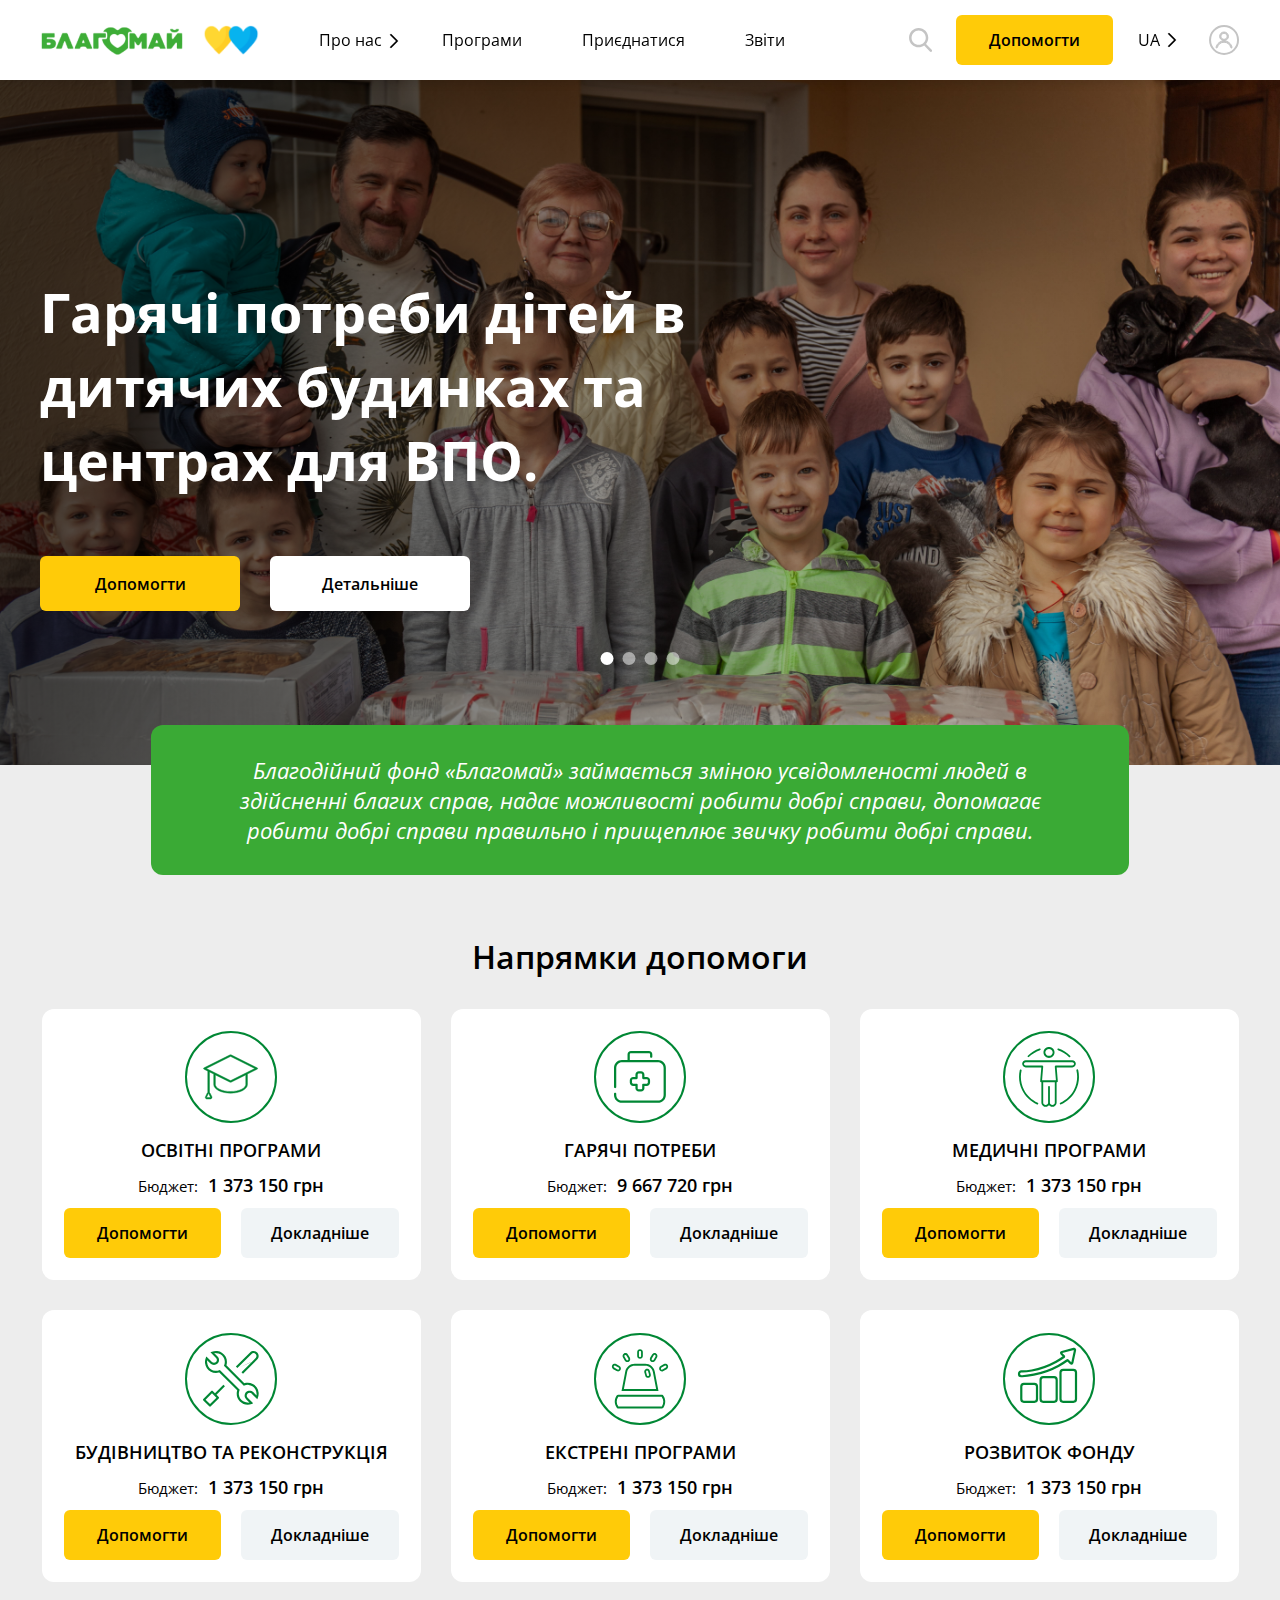
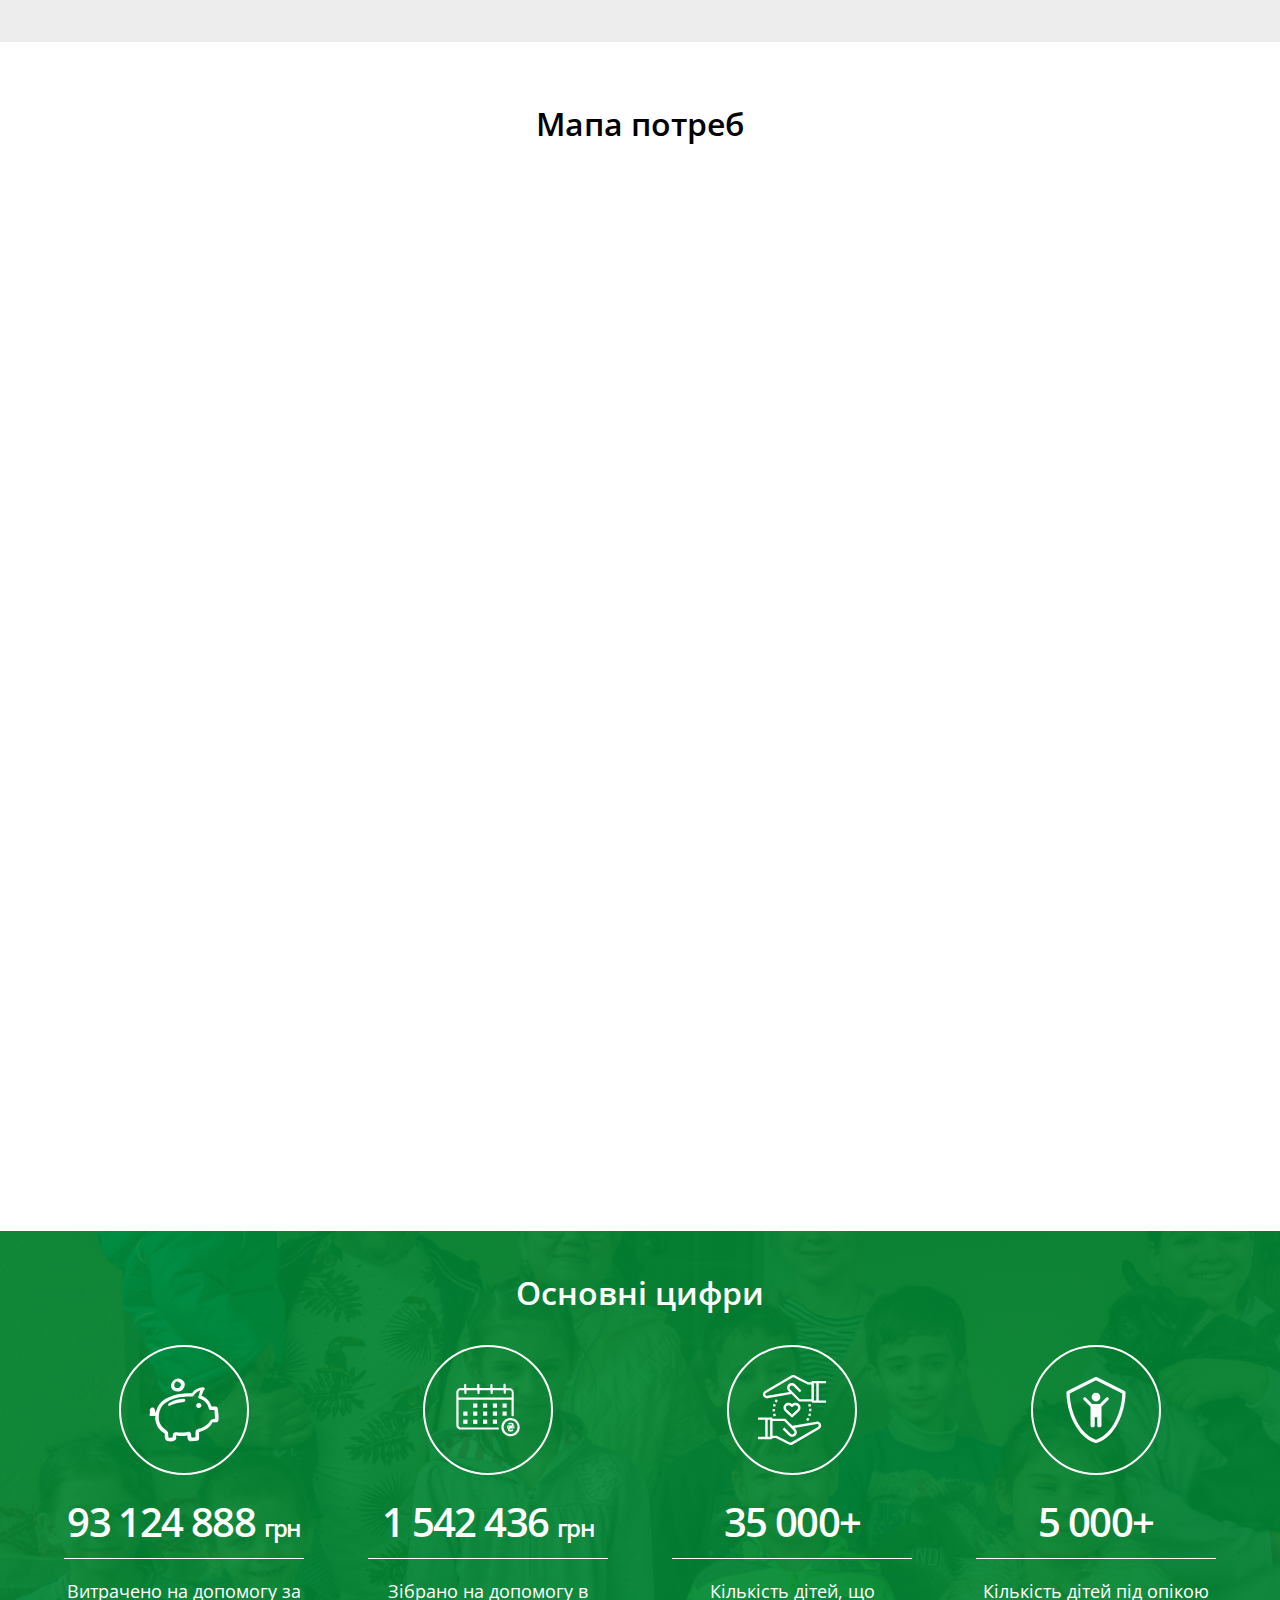
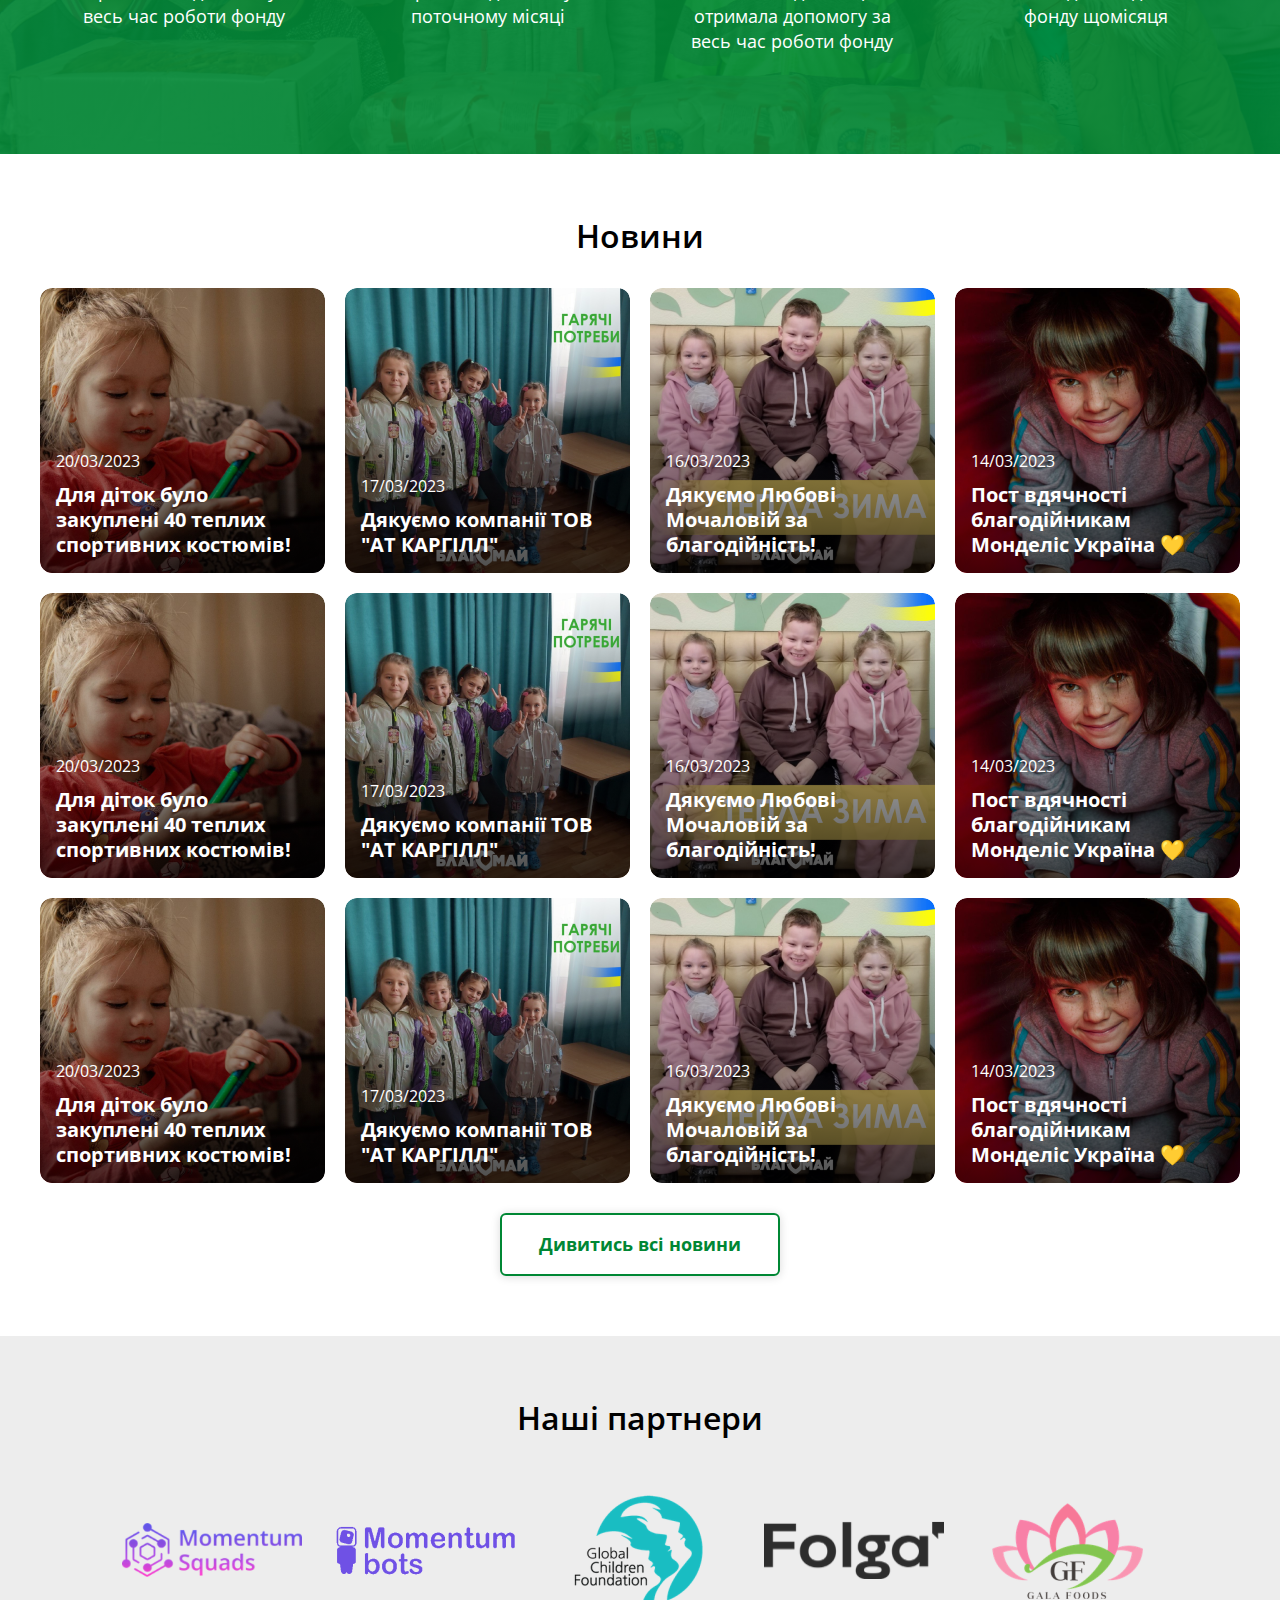
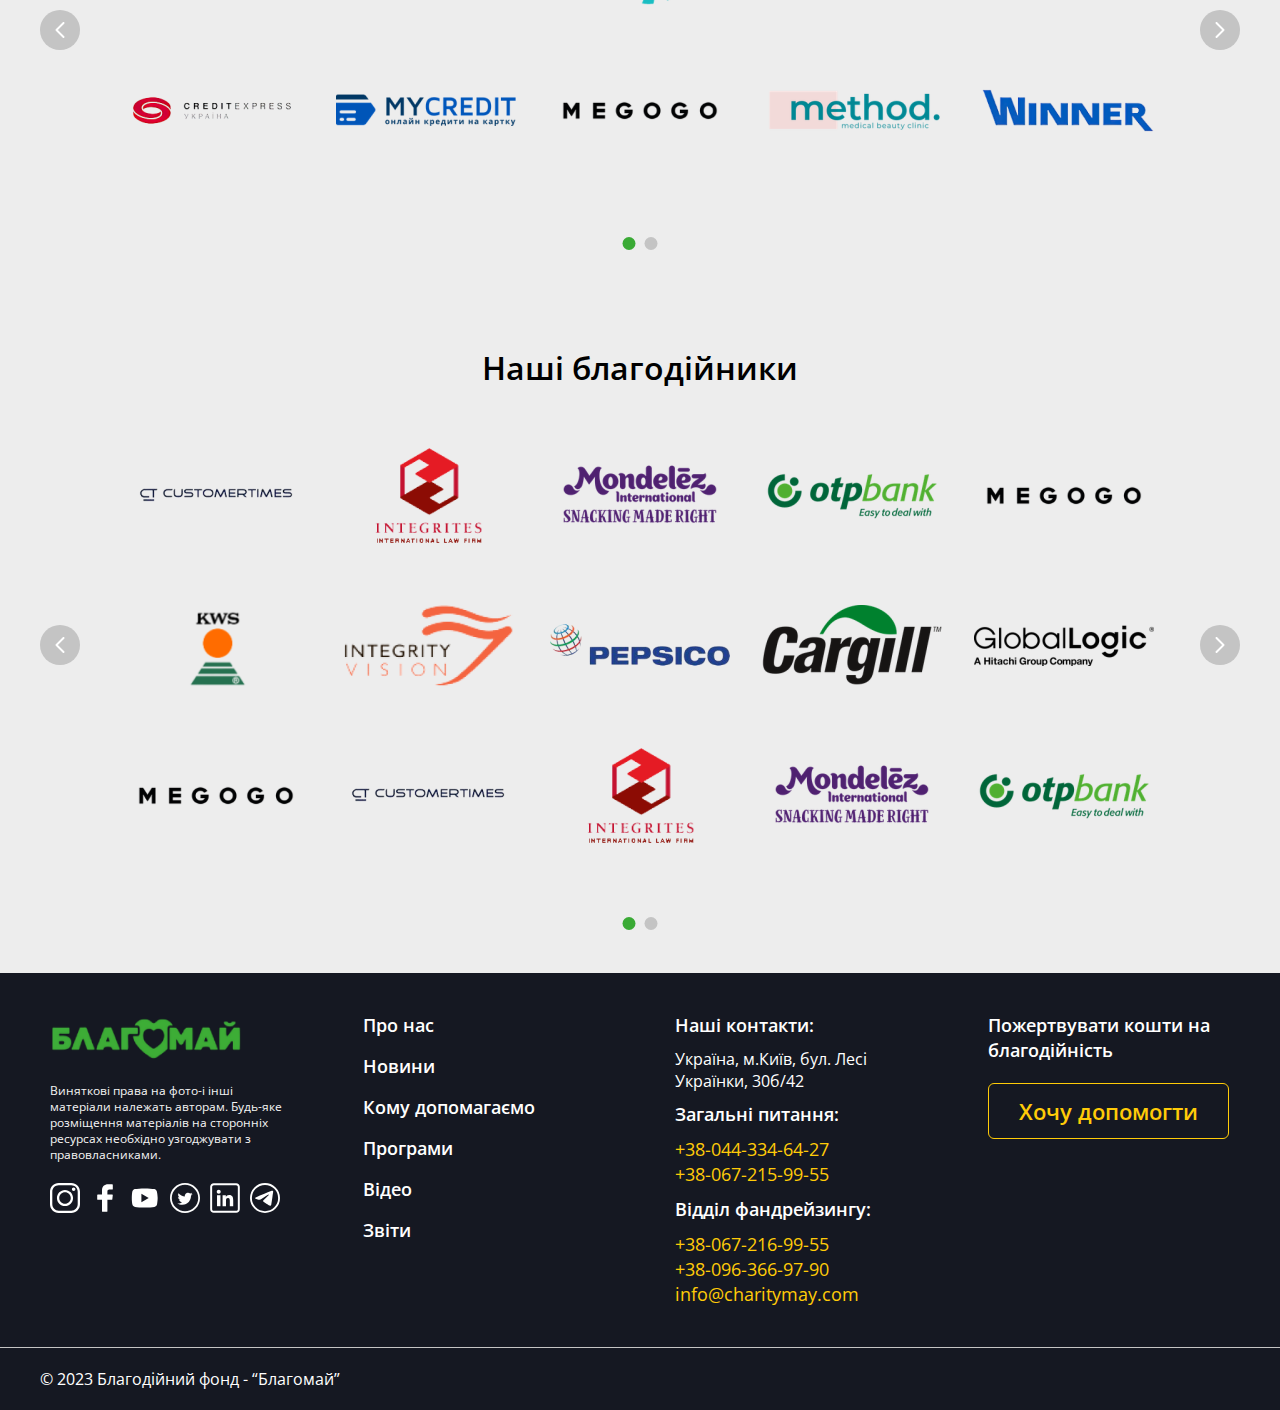
==== index.html @ b9de00e2 "burger menu" ====
<!DOCTYPE html>
<html lang="uk">

<head>
  <meta charset="UTF-8" />
  <meta http-equiv="X-UA-Compatible" content="IE=edge" />
  <meta name="viewport" content="width=device-width, initial-scale=1.0" />
  <link rel="stylesheet" href="css/reset.css" />
  <link rel="preconnect" href="https://fonts.googleapis.com" />
  <link rel="preconnect" href="https://fonts.gstatic.com" crossorigin />
  <link href="https://fonts.googleapis.com/css2?family=Open+Sans:ital,wght@0,400;0,600;0,700;1,400&display=swap"
    rel="stylesheet" />
  <link rel="stylesheet" href="css/slick.css">
  <link rel="stylesheet" href="css/style.css" />
  <title>Blagomay</title>
</head>

<body>
  <div class="wrapper">
    <header class="header">
      <div class="container">
        <div class="header__inner">
          <div class="header__logo">
            <a class="header__logo-link" href="index.html">
              <img src="img/logo.png" alt="logo" />
            </a>
            <img class="header__logo-img" src="img/logo-img.png" alt="logo" />
          </div>
          <nav class="menu">
            <ul class="menu__list">
              <li class="menu__list-item">
                <a class="menu__list-link has-sub" href="#">Про нас</a>
                <ul class="sub-menu__list">
                  <li class="sub-menu__list-item">
                    <a class="sub-menu__list-link" href="#">Команда</a>
                  </li>
                  <li class="sub-menu__list-item">
                    <a class="sub-menu__list-link" href="#">ЗМІ про нас</a>
                  </li>
                  <li class="sub-menu__list-item">
                    <a class="sub-menu__list-link" href="#">Відео</a>
                  </li>
                  <li class="sub-menu__list-item">
                    <a class="sub-menu__list-link" href="#">Документи</a>
                  </li>
                  <li class="sub-menu__list-item">
                    <a class="sub-menu__list-link" href="#">Кому допомагаємо</a>
                  </li>
                  <li class="sub-menu__list-item">
                    <a class="sub-menu__list-link" href="#">Новини</a>
                  </li>
                </ul>
              </li>
              <li class="menu__list-item">
                <a class="menu__list-link" href="templates/programsPage.html">Програми</a>
              </li>
              <li class="menu__list-item">
                <a class="menu__list-link" href="#">Приєднатися</a>
              </li>
              <li class="menu__list-item">
                <a class="menu__list-link" href="#">Звіти</a>
              </li>
            </ul>
          </nav>
          <div class="user-navigation">
            <button class="search__btn">
              <svg width="24" height="24" viewBox="0 0 24 24" fill="none" xmlns="http://www.w3.org/2000/svg">
                <path fill-rule="evenodd" clip-rule="evenodd"
                  d="M17.024 15.8895L22.6938 21.7881C22.8637 21.9657 22.9778 22.1892 23.0219 22.4309C23.066 22.6727 23.0382 22.9221 22.942 23.1482C22.8458 23.3743 22.6853 23.5672 22.4805 23.7031C22.2757 23.8389 22.0356 23.9116 21.7898 23.9123C21.4448 23.9123 21.1239 23.7743 20.8847 23.527L15.1724 17.5847C13.5603 18.7224 11.6345 19.3309 9.66135 19.3259C4.3573 19.3259 0.0422974 15.0109 0.0422974 9.70682C0.0422974 4.40277 4.3573 0.0877686 9.66135 0.0877686C14.9654 0.0877686 19.2804 4.40277 19.2804 9.70682C19.2813 11.9697 18.4821 14.1601 17.024 15.8907V15.8895ZM16.771 9.70682C16.7689 7.82188 16.0191 6.01476 14.6863 4.6819C13.3534 3.34905 11.5463 2.59932 9.66135 2.59719C7.77641 2.59932 5.96929 3.34905 4.63643 4.6819C3.30358 6.01476 2.55385 7.82188 2.55172 9.70682C2.55385 11.5918 3.30358 13.3989 4.63643 14.7317C5.96929 16.0646 7.77641 16.8143 9.66135 16.8165C11.5463 16.8143 13.3534 16.0646 14.6863 14.7317C16.0191 13.3989 16.7689 11.5918 16.771 9.70682Z"
                  fill="#C4C4C4" />
              </svg>
            </button>
            <a class="help__btn" href="#">Допомогти</a>
            <button class="select-language">
              UA
              <ul class="select-language__list">
                <li class="select-language__list-item">UA</li>
                <li class="select-language__list-item">EN</li>
              </ul>
            </button>
            <button class="burger-button">
              <svg width="28" height="22" viewBox="0 0 28 22" fill="none" xmlns="http://www.w3.org/2000/svg">
                <rect width="28" height="2" rx="1" fill="black" />
                <rect y="10" width="28" height="2" rx="1" fill="black" />
                <rect y="20" width="28" height="2" rx="1" fill="black" />
              </svg>
              <!-- <span class="burger-icon"></span> -->
            </button>
            <a class="user-login" href="#"><svg width="31" height="30" viewBox="0 0 31 30" fill="none"
                xmlns="http://www.w3.org/2000/svg">
                <path
                  d="M15.0428 15.6557C17.4844 15.6557 19.464 13.7179 19.464 11.3279C19.464 8.93784 17.4844 7 15.0428 7C12.6012 7 10.6216 8.93784 10.6216 11.3279C10.6242 13.7169 12.6023 15.6531 15.0422 15.6557H15.0428ZM15.0428 8.31148C16.7448 8.31148 18.1242 9.66177 18.1242 11.3279C18.1242 12.994 16.7448 14.3443 15.0428 14.3443C13.3407 14.3443 11.9613 12.994 11.9613 11.3279C11.9635 9.66282 13.3418 8.31357 15.0428 8.31148ZM23.0267 22.2047C22.1939 18.5829 18.9361 15.918 15.0422 15.918C11.1483 15.918 7.89057 18.583 7.06796 22.1512L7.05778 22.2047C7.04813 22.2467 7.04224 22.2949 7.04224 22.3443C7.04224 22.7062 7.34234 23 7.71212 23C8.03152 23 8.29893 22.7807 8.36592 22.488L8.367 22.4838C9.06421 19.4569 11.7877 17.2295 15.0428 17.2295C18.2979 17.2295 21.0208 19.4564 21.7094 22.4387L21.718 22.4833C21.7855 22.7802 22.0519 22.9995 22.3713 22.9995C22.4222 22.9995 22.4715 22.9937 22.5192 22.9832L22.5149 22.9843C22.8188 22.9187 23.0422 22.6574 23.0422 22.3448C23.0422 22.2949 23.0363 22.2467 23.0256 22.2L23.0267 22.2047Z"
                  fill="#CBCBCB" stroke="#C4C4C4" />
                <rect x="1.04224" y="1" width="28" height="28" rx="14" stroke="#C4C4C4" stroke-width="2" />
              </svg>
            </a>
          </div>
        </div>
      </div>
      <div class="header__bottom">
        <div class="container">
          <div class="form__wrapper">
            <form class="form">
              <input class="form__search-input" type="text" />
              <input class="form__search-btn" type="submit" value="" />
            </form>
            <button class="close-search">
              <svg width="12" height="12" viewBox="0 0 12 12" fill="none" xmlns="http://www.w3.org/2000/svg">
                <path
                  d="M0.172419 11.8276C-0.0574729 11.5977 -0.0574729 11.225 0.172419 10.9951L10.9951 0.172419C11.225 -0.0574727 11.5977 -0.0574725 11.8276 0.172419C12.0575 0.402311 12.0575 0.775039 11.8276 1.00493L1.00493 11.8276C0.775038 12.0575 0.402311 12.0575 0.172419 11.8276Z"
                  fill="white" />
                <path
                  d="M0.17242 0.172419C0.402311 -0.0574729 0.77504 -0.0574729 1.00493 0.172419L11.8276 10.9951C12.0575 11.225 12.0575 11.5977 11.8276 11.8276C11.5977 12.0575 11.225 12.0575 10.9951 11.8276L0.172419 1.00493C-0.0574722 0.775038 -0.057472 0.402311 0.17242 0.172419Z"
                  fill="white" />
              </svg>
            </button>
          </div>
        </div>
      </div>
      <div id="header__mobile" class="header__mobile">
        <div class="container">
          <div class="header__mobile-inner">
            <form class="header__mobile-form">
              <input class="header__mobile-input" type="text" />
              <input class="header__mobile-search-btn" type="submit" value="" />
            </form>
            <nav class="menu menu-mobile">
              <ul class="menu__list">
                <li class="menu__list-item">
                  <a class="menu__list-link has-sub" href="#">Про нас</a>
                  <ul class="sub-menu__list sub-menu__list-mobile">
                    <li class="sub-menu__list-item">
                      <a class="sub-menu__list-link" href="#">Команда</a>
                    </li>
                    <li class="sub-menu__list-item">
                      <a class="sub-menu__list-link" href="#">ЗМІ про нас</a>
                    </li>
                    <li class="sub-menu__list-item">
                      <a class="sub-menu__list-link" href="#">Відео</a>
                    </li>
                  </ul>
                </li>
                <li class="menu__list-item">
                  <a class="menu__list-link" href="#">Новини</a>
                </li>
                <li class="menu__list-item">
                  <a class="menu__list-link" href="#">Кому допомагаємо</a>
                </li>
                <li class="menu__list-item">
                  <a class="menu__list-link" href="templates/programsPage.html">Програми</a>
                </li>
                <li class="menu__list-item">
                  <a class="menu__list-link" href="#">Звіти</a>
                </li>
                <li class="menu__list-item">
                  <a class="menu__list-link" href="#">Кампанії</a>
                </li>
                <li class="menu__list-item">
                  <a class="menu__list-link" href="#">Вхід</a>
                </li>
                <a class="help__btn help__btn-mobile" href="#">Допомогти</a>
              </ul>
            </nav>
          </div>
        </div>
      </div>
    </header>
    <main class="main">
      <section class="hero">
        <div id="hero-slider" class="slider">
          <div class="slider__item">
            <div class="container">
              <div class="offer">
                <h1 class="offer__title">
                  Гарячі потреби дітей в дитячих будинках та центрах для ВПО.
                </h1>
                <div class="offer__btn">
                  <a class="help__btn" href="#">Допомогти</a>
                  <a class="more__btn" href="#">Детальніше</a>
                </div>
              </div>
            </div>
          </div>
          <div class="slider__item">
            <div class="container">
              <div class="offer">
                <h1 class="offer__title">
                  Гарячі потреби дітей в дитячих будинках та центрах для ВПО.
                </h1>
                <div class="offer__btn">
                  <a class="help__btn" href="#">Допомогти</a>
                  <a class="more__btn" href="#">Детальніше</a>
                </div>
              </div>
            </div>
          </div>
          <div class="slider__item">
            <div class="container">
              <div class="offer">
                <h1 class="offer__title">
                  Гарячі потреби дітей в дитячих будинках та центрах для ВПО.
                </h1>
                <div class="offer__btn">
                  <a class="help__btn" href="#">Допомогти</a>
                  <a class="more__btn" href="#">Детальніше</a>
                </div>
              </div>
            </div>
          </div>
          <div class="slider__item">
            <div class="container">
              <div class="offer">
                <h1 class="offer__title">
                  Гарячі потреби дітей в дитячих будинках та центрах для ВПО.
                </h1>
                <div class="offer__btn">
                  <a class="help__btn" href="#">Допомогти</a>
                  <a class="more__btn" href="#">Детальніше</a>
                </div>
              </div>
            </div>
          </div>
        </div>
        <div class="hero__text">
          <div class="container">
            <p>
              Благодійний фонд «Благомай» займається зміною усвідомленості
              людей в здійсненні благих справ, надає можливості робити добрі
              справи, допомагає робити добрі справи правильно і прищеплює
              звичку робити добрі справи.
            </p>
          </div>
        </div>
      </section>
      <section class="assist">
        <div class="container">
          <h2 class="assist__title">Напрямки допомоги</h2>
          <div class="assist__items">
            <div class="assist__item">
              <svg width="92" height="92" viewBox="0 0 92 92" fill="none" xmlns="http://www.w3.org/2000/svg">
                <path
                  d="M72.0255 36.7951L46.5075 24.0331C46.2121 23.9009 45.8921 23.8325 45.5685 23.8325C45.2448 23.8325 44.9248 23.9009 44.6295 24.0331L19.1175 36.7951C18.9586 36.8469 18.8201 36.9477 18.722 37.0829C18.6238 37.2182 18.5709 37.381 18.5709 37.5481C18.5709 37.7152 18.6238 37.8781 18.722 38.0133C18.8201 38.1486 18.9586 38.2493 19.1175 38.3011L22.9755 40.2271H22.7715V61.5511C22.4854 61.7147 22.2538 61.9589 22.1055 62.2531L20.4375 65.6251C20.3099 65.8819 20.25 66.1669 20.2633 66.4533C20.2765 66.7396 20.3626 67.0179 20.5134 67.2617C20.6641 67.5056 20.8746 67.7069 21.1248 67.8468C21.375 67.9867 21.6568 68.0604 21.9435 68.0611H25.3215C25.6095 68.062 25.8929 67.989 26.1447 67.8493C26.3965 67.7095 26.6083 67.5076 26.7599 67.2627C26.9115 67.0178 26.9979 66.7382 27.0108 66.4505C27.0236 66.1628 26.9626 65.8766 26.8335 65.6191L25.1715 62.2531C25.0231 61.9589 24.7915 61.7147 24.5055 61.5511V40.9771L28.7055 43.0891V53.5171C28.7055 55.8811 30.5055 58.0771 33.7575 59.7031C36.9255 61.2871 41.1255 62.1571 45.5835 62.1571C50.0415 62.1571 54.2415 61.2871 57.4095 59.7031C60.6675 58.0771 62.4615 55.8751 62.4615 53.5171V43.0891L72.0615 38.2891C72.2204 38.2373 72.3588 38.1366 72.457 38.0013C72.5551 37.8661 72.608 37.7032 72.608 37.5361C72.608 37.369 72.5551 37.2062 72.457 37.0709C72.3588 36.9357 72.2204 36.8349 72.0615 36.7831L72.0255 36.7951ZM25.5 66.5H21.5L23.6295 62.2L25.5 66.5ZM60.7575 53.5171C60.7575 55.2091 59.2935 56.8711 56.6415 58.1971C53.7075 59.6611 49.7715 60.4771 45.5715 60.4771C41.3715 60.4771 37.4355 59.6611 34.5015 58.1971C31.8495 56.8711 30.3855 55.1971 30.3855 53.5171V43.9171L44.6295 51.0571C44.9248 51.1894 45.2448 51.2577 45.5685 51.2577C45.8921 51.2577 46.2121 51.1894 46.5075 51.0571L60.7575 43.9291V53.5171ZM45.7575 49.5391C45.6939 49.5494 45.629 49.5494 45.5655 49.5391C45.5038 49.5477 45.4412 49.5477 45.3795 49.5391L21.3795 37.5391L45.3795 25.5391C45.443 25.5288 45.5079 25.5288 45.5715 25.5391C45.6332 25.5305 45.6958 25.5305 45.7575 25.5391L69.7575 37.5391L45.7575 49.5391Z"
                  fill="#008734" stroke="#008734" stroke-width="0.4" />
                <rect x="1" y="1" width="90" height="90" rx="45" stroke="#008734" stroke-width="2" />
              </svg>
              <h6 class="assist__item-title">ОСВІТНІ ПРОГРАМИ</h6>
              <p class="assist__item-text">
                Бюджет:<span>1 373 150 грн</span>
              </p>
              <div class="assist__item-buttons">
                <a class="help__btn" href="#">Допомогти</a>
                <a class="details__btn" href="#">Докладніше</a>
              </div>
            </div>
            <div class="assist__item">
              <svg width="92" height="92" viewBox="0 0 92 92" fill="none" xmlns="http://www.w3.org/2000/svg">
                <path
                  d="M35.7835 29.0191H63.9683C66.0606 29.0215 68.0665 29.8537 69.546 31.3331C71.0255 32.8126 71.8577 34.8186 71.86 36.9109V63.9683C71.8577 66.0606 71.0255 68.0665 69.546 69.546C68.0665 71.0255 66.0606 71.8577 63.9683 71.86H27.8917C25.7994 71.8577 23.7935 71.0255 22.314 69.546C20.8345 68.0665 20.0023 66.0606 20 63.9683V62.8877C20 62.5887 20.1188 62.3019 20.3302 62.0905C20.5416 61.879 20.8284 61.7603 21.1274 61.7603C21.4264 61.7603 21.7132 61.879 21.9246 62.0905C22.136 62.3019 22.2548 62.5887 22.2548 62.8877V63.9683C22.2565 65.4627 22.851 66.8955 23.9078 67.9522C24.9645 69.009 26.3973 69.6035 27.8917 69.6052H63.9683C65.4627 69.6035 66.8955 69.009 67.9522 67.9522C69.009 66.8955 69.6035 65.4627 69.6052 63.9683V36.9109C69.6035 35.4164 69.009 33.9836 67.9522 32.9269C66.8955 31.8701 65.4627 31.2757 63.9683 31.2739H27.8917C26.3973 31.2757 24.9645 31.8701 23.9078 32.9269C22.851 33.9836 22.2565 35.4164 22.2548 36.9109V56.0765C22.2548 56.3755 22.136 56.6623 21.9246 56.8737C21.7132 57.0851 21.4264 57.2039 21.1274 57.2039C20.8284 57.2039 20.5416 57.0851 20.3302 56.8737C20.1188 56.6623 20 56.3755 20 56.0765V36.9109C20.0023 34.8186 20.8345 32.8126 22.314 31.3331C23.7935 29.8537 25.7994 29.0215 27.8917 29.0191H33.5287V23.3822C33.5297 22.4855 33.8863 21.6258 34.5204 20.9917C35.1545 20.3576 36.0142 20.001 36.9109 20H54.9491C55.8458 20.001 56.7055 20.3576 57.3396 20.9917C57.9737 21.6258 58.3303 22.4855 58.3313 23.3822V25.637C58.3313 25.936 58.2125 26.2227 58.0011 26.4341C57.7897 26.6456 57.5029 26.7643 57.2039 26.7643C56.9049 26.7643 56.6182 26.6456 56.4067 26.4341C56.1953 26.2227 56.0765 25.936 56.0765 25.637V23.3822C56.0761 23.0833 55.9572 22.7968 55.7459 22.5854C55.5345 22.3741 55.248 22.2552 54.9491 22.2548H36.9109C36.612 22.2552 36.3255 22.3741 36.1141 22.5854C35.9028 22.7968 35.7839 23.0833 35.7835 23.3822V29.0191Z"
                  fill="#008734" />
                <path fill-rule="evenodd" clip-rule="evenodd"
                  d="M44.8026 40.2931H47.0573C47.9541 40.2941 48.8138 40.6508 49.4478 41.2848C50.0819 41.9189 50.4385 42.7786 50.4395 43.6753V45.9301H52.6943C53.591 45.9311 54.4507 46.2877 55.0848 46.9218C55.7188 47.5559 56.0755 48.4156 56.0765 49.3123V51.567C56.0755 52.4637 55.7188 53.3235 55.0848 53.9575C54.4507 54.5916 53.591 54.9482 52.6943 54.9492H50.4395V57.204C50.4385 58.1007 50.0819 58.9604 49.4478 59.5945C48.8138 60.2285 47.9541 60.5852 47.0573 60.5862H44.8026C43.9059 60.5852 43.0462 60.2285 42.4121 59.5945C41.778 58.9604 41.4214 58.1007 41.4204 57.204V54.9492H39.1656C38.2689 54.9482 37.4092 54.5916 36.7751 53.9575C36.1411 53.3235 35.7844 52.4637 35.7834 51.567V49.3123C35.7844 48.4156 36.1411 47.5559 36.7751 46.9218C37.4092 46.2877 38.2689 45.9311 39.1656 45.9301H41.4204V43.6753C41.4214 42.7786 41.778 41.9189 42.4121 41.2848C43.0462 40.6508 43.9059 40.2941 44.8026 40.2931ZM53.4911 48.5155C53.2797 48.3042 52.9932 48.1853 52.6943 48.1849H49.3121C49.0131 48.1849 48.7264 48.0661 48.5149 47.8547C48.3035 47.6432 48.1847 47.3565 48.1847 47.0575V43.6753C48.1844 43.3764 48.0655 43.0899 47.8541 42.8785C47.6428 42.6672 47.3562 42.5483 47.0573 42.5479H44.8026C44.5037 42.5483 44.2172 42.6672 44.0058 42.8785C43.7945 43.0899 43.6756 43.3764 43.6752 43.6753V47.0575C43.6752 47.3565 43.5564 47.6432 43.345 47.8547C43.1335 48.0661 42.8468 48.1849 42.5478 48.1849H39.1656C38.8667 48.1853 38.5802 48.3042 38.3689 48.5155C38.1575 48.7268 38.0386 49.0134 38.0382 49.3123V51.567C38.0386 51.8659 38.1575 52.1525 38.3689 52.3638C38.5802 52.5751 38.8667 52.694 39.1656 52.6944H42.5478C42.8468 52.6944 43.1335 52.8132 43.345 53.0246C43.5564 53.2361 43.6752 53.5228 43.6752 53.8218V57.204C43.6756 57.5029 43.7945 57.7894 44.0058 58.0008C44.2172 58.2121 44.5037 58.331 44.8026 58.3314H47.0573C47.3562 58.331 47.6428 58.2121 47.8541 58.0008C48.0655 57.7894 48.1844 57.5029 48.1847 57.204V53.8218C48.1847 53.5228 48.3035 53.2361 48.5149 53.0246C48.7264 52.8132 49.0131 52.6944 49.3121 52.6944H52.6943C52.9932 52.694 53.2797 52.5751 53.4911 52.3638C53.7024 52.1525 53.8213 51.8659 53.8217 51.567V49.3123C53.8213 49.0134 53.7024 48.7268 53.4911 48.5155Z"
                  fill="#008734" />
                <rect x="1" y="1" width="90" height="90" rx="45" stroke="#008734" stroke-width="2" />
              </svg>

              <h6 class="assist__item-title">ГАРЯЧІ ПОТРЕБИ</h6>
              <p class="assist__item-text">
                Бюджет:<span>9 667 720 грн</span>
              </p>
              <div class="assist__item-buttons">
                <a class="help__btn" href="#">Допомогти</a>
                <a class="details__btn" href="#">Докладніше</a>
              </div>
            </div>
            <div class="assist__item">
              <svg width="92" height="92" viewBox="0 0 92 92" fill="none" xmlns="http://www.w3.org/2000/svg">
                <g clip-path="url(#clip0_104_50171)">
                  <path
                    d="M35.2147 72.9402C35.1185 73.161 34.9385 73.3345 34.7144 73.4227C34.4902 73.5109 34.2403 73.5064 34.0194 73.4103C27.5944 70.5857 22.3585 65.6046 19.217 59.3285C16.0755 53.0524 15.2261 45.8757 16.8154 39.0396C16.8795 38.8148 17.0277 38.6234 17.2293 38.5051C17.4309 38.3868 17.6703 38.3508 17.8978 38.4045C18.1253 38.4582 18.3233 38.5975 18.4507 38.7935C18.5781 38.9894 18.625 39.2269 18.5818 39.4566C17.0901 45.8786 17.8889 52.62 20.8401 58.5156C23.7913 64.4112 28.7095 69.0905 34.7445 71.7449C34.9649 71.8416 35.138 72.0216 35.2261 72.2456C35.3141 72.4695 35.31 72.7192 35.2147 72.9402ZM25.4958 26.221C28.8678 23.2117 32.7609 20.8434 36.9837 19.2326C37.0967 19.1939 37.201 19.1333 37.2906 19.0543C37.3802 18.9752 37.4533 18.8794 37.5059 18.7721C37.5584 18.6648 37.5893 18.5482 37.5968 18.429C37.6042 18.3097 37.5882 18.1902 37.5494 18.0772C37.5107 17.9642 37.4501 17.8599 37.3711 17.7703C37.2921 17.6807 37.1962 17.6075 37.0889 17.555C36.9816 17.5025 36.865 17.4716 36.7458 17.4641C36.6266 17.4566 36.507 17.4727 36.394 17.5114C32.0521 18.9925 28.1057 21.4454 24.8556 24.683C24.7354 24.8114 24.6548 24.9718 24.6235 25.1449C24.5921 25.3179 24.6114 25.4964 24.679 25.6588C24.7466 25.8211 24.8596 25.9606 25.0045 26.0603C25.1494 26.16 25.32 26.2158 25.4958 26.221ZM75.1925 39.0396C75.1372 38.805 74.991 38.602 74.786 38.4752C74.5811 38.3484 74.3341 38.3083 74.0995 38.3636C73.8649 38.4189 73.6619 38.5651 73.5352 38.7701C73.4084 38.9751 73.3682 39.222 73.4235 39.4566C74.9152 45.8786 74.1164 52.62 71.1652 58.5156C68.214 64.4112 63.2959 69.0905 57.2608 71.7449C57.075 71.8325 56.9242 71.9802 56.8326 72.1641C56.741 72.3479 56.7141 72.5573 56.7562 72.7584C56.7982 72.9594 56.9068 73.1405 57.0644 73.2723C57.222 73.404 57.4194 73.4789 57.6247 73.4847C64.1539 70.7487 69.5018 65.7866 72.7183 59.4802C75.9347 53.1738 76.8114 45.9313 75.1925 39.0396ZM55.0296 19.2326C59.1075 20.6206 62.8148 22.9208 65.8694 25.958C65.954 26.0422 66.0544 26.109 66.1647 26.1544C66.2751 26.1999 66.3934 26.2232 66.5128 26.2229C66.6321 26.2227 66.7503 26.1989 66.8605 26.153C66.9707 26.1071 67.0708 26.0399 67.155 25.9553C67.2392 25.8708 67.306 25.7704 67.3514 25.66C67.3969 25.5496 67.4202 25.4314 67.4199 25.312C67.4197 25.1926 67.3959 25.0745 67.35 24.9643C67.3041 24.8541 67.2369 24.754 67.1523 24.6698C63.9 21.4368 59.9528 18.9885 55.6113 17.5114C55.4983 17.4732 55.3789 17.4577 55.2598 17.4656C55.1408 17.4736 55.0245 17.5049 54.9176 17.5578C54.7017 17.6647 54.537 17.8529 54.4599 18.0812C54.3827 18.3094 54.3994 18.5589 54.5063 18.7749C54.6131 18.9908 54.8014 19.1555 55.0296 19.2326ZM40.4792 21.4611C40.4792 19.9966 41.061 18.592 42.0966 17.5564C43.1322 16.5208 44.5368 15.939 46.0013 15.939C47.4659 15.939 48.8705 16.5208 49.9061 17.5564C50.9417 18.592 51.5235 19.9966 51.5235 21.4611C51.5235 22.9257 50.9417 24.3303 49.9061 25.3659C48.8705 26.4015 47.4659 26.9833 46.0013 26.9833C44.5368 26.9833 43.1322 26.4015 42.0966 25.3659C41.061 24.3303 40.4792 22.9257 40.4792 21.4611ZM42.2987 21.4611C42.3809 22.3867 42.8068 23.2479 43.4923 23.8752C44.1779 24.5025 45.0734 24.8504 46.0027 24.8504C46.9319 24.8504 47.8275 24.5025 48.513 23.8752C49.1986 23.2479 49.6244 22.3867 49.7067 21.4611C49.628 20.5326 49.2035 19.6674 48.5173 19.0369C47.8311 18.4064 46.9332 18.0565 46.0013 18.0565C45.0695 18.0565 44.1715 18.4064 43.4853 19.0369C42.7991 19.6674 42.3747 20.5326 42.296 21.4611H42.2987ZM53.6936 36.4126L54.8224 50.2061C54.827 50.3567 54.7968 50.5064 54.7341 50.6434C54.6715 50.7804 54.5781 50.9012 54.4611 50.9963C54.3442 51.0913 54.207 51.1582 54.06 51.1916C53.9131 51.225 53.7604 51.2241 53.6139 51.1889V71.6758C53.5938 72.5527 53.3052 73.4023 52.787 74.11C52.2689 74.8177 51.5461 75.3494 50.7163 75.6334C49.8865 75.9175 48.9895 75.9401 48.1464 75.6984C47.3033 75.4567 46.5546 74.9621 46.0013 74.2815C45.4486 74.9626 44.7 75.4576 43.8569 75.6996C43.0138 75.9416 42.1167 75.919 41.2869 75.6349C40.457 75.3507 39.7344 74.8187 39.2166 74.1107C38.6988 73.4027 38.4107 72.5528 38.3914 71.6758V51.1889C38.2449 51.2241 38.0922 51.225 37.9453 51.1916C37.7984 51.1582 37.6611 51.0913 37.5442 50.9963C37.4273 50.9012 37.3339 50.7804 37.2712 50.6434C37.2085 50.5064 37.1783 50.3567 37.1829 50.2061L38.3118 36.4126H22.7227C21.783 36.4126 20.8817 36.0393 20.2172 35.3748C19.5527 34.7103 19.1794 33.8091 19.1794 32.8693C19.1794 31.9296 19.5527 31.0283 20.2172 30.3638C20.8817 29.6993 21.783 29.326 22.7227 29.326H69.2826C70.2223 29.326 71.1236 29.6993 71.7881 30.3638C72.4526 31.0283 72.8259 31.9296 72.8259 32.8693C72.8259 33.8091 72.4526 34.7103 71.7881 35.3748C71.1236 36.0393 70.2223 36.4126 69.2826 36.4126H53.6936ZM51.7971 51.1889H40.2083V71.6758C40.2292 72.3096 40.4956 72.9105 40.9514 73.3514C41.4071 73.7924 42.0164 74.0389 42.6506 74.0389C43.2847 74.0389 43.8941 73.7924 44.3498 73.3514C44.8056 72.9105 45.072 72.3096 45.0929 71.6758V55.9062C45.1055 55.6734 45.2068 55.4543 45.3761 55.294C45.5453 55.1337 45.7696 55.0443 46.0027 55.0443C46.2358 55.0443 46.46 55.1337 46.6293 55.294C46.7985 55.4543 46.8998 55.6734 46.9124 55.9062V71.6758C46.9333 72.3096 47.1998 72.9105 47.6555 73.3514C48.1113 73.7924 48.7206 74.0389 49.3547 74.0389C49.9889 74.0389 50.5982 73.7924 51.054 73.3514C51.5097 72.9105 51.7762 72.3096 51.7971 71.6758V51.1889ZM69.2826 34.5932C69.7405 34.5932 70.1796 34.4113 70.5034 34.0875C70.8272 33.7637 71.0091 33.3246 71.0091 32.8667C71.0091 32.4088 70.8272 31.9696 70.5034 31.6458C70.1796 31.3221 69.7405 31.1402 69.2826 31.1402H22.7227C22.2649 31.1402 21.8257 31.3221 21.5019 31.6458C21.1781 31.9696 20.9962 32.4088 20.9962 32.8667C20.9962 33.3246 21.1781 33.7637 21.5019 34.0875C21.8257 34.4113 22.2649 34.5932 22.7227 34.5932H39.2998C39.4254 34.5939 39.5496 34.6205 39.6644 34.6713C39.7793 34.7221 39.8824 34.7961 39.9674 34.8886C40.0524 34.981 40.1174 35.09 40.1584 35.2088C40.1994 35.3275 40.2155 35.4534 40.2056 35.5786L39.0741 49.3694H52.9206L51.7918 35.5786C51.7822 35.4526 51.7989 35.326 51.8407 35.2067C51.8824 35.0874 51.9484 34.9781 52.0345 34.8855C52.1205 34.793 52.2248 34.7192 52.3407 34.6689C52.4567 34.6186 52.5818 34.5928 52.7081 34.5932H69.2826Z"
                    fill="#008734" />
                </g>
                <rect x="1" y="1" width="90" height="89.8805" rx="44.9402" stroke="#008734" stroke-width="2" />
                <defs>
                  <clipPath id="clip0_104_50171">
                    <rect width="60" height="59.8805" fill="white" transform="translate(16 16)" />
                  </clipPath>
                </defs>
              </svg>
              <h6 class="assist__item-title">МЕДИЧНІ ПРОГРАМИ</h6>
              <p class="assist__item-text">
                Бюджет:<span>1 373 150 грн</span>
              </p>
              <div class="assist__item-buttons">
                <a class="help__btn" href="#">Допомогти</a>
                <a class="details__btn" href="#">Докладніше</a>
              </div>
            </div>
            <div class="assist__item">
              <svg width="92" height="93" viewBox="0 0 92 93" fill="none" xmlns="http://www.w3.org/2000/svg">
                <path d="M66.814 29.8754L64.5531 30.8551L66.814 29.8754Z" fill="#008734" />
                <path fill-rule="evenodd" clip-rule="evenodd"
                  d="M64.5531 30.8551L66.814 29.8754L56.4814 40.2079L58.0025 41.7291L72.1851 27.5475C73.129 26.6017 73.6598 25.3195 73.6599 23.9832C73.66 22.6503 73.1328 21.3717 72.1935 20.4264C71.2305 19.5109 69.9525 19.0002 68.6235 19.0002C67.2942 19.0002 66.0159 19.5111 65.0528 20.427L50.8766 34.6024L52.3978 36.1235L54.659 35.1434M66.814 29.8754L70.6646 26.0248L70.6657 26.0236C71.2058 25.4816 71.509 24.7477 71.509 23.9825C71.509 23.2174 71.2058 22.4835 70.6657 21.9415L70.6576 21.9333L70.6493 21.9254C70.1032 21.4045 69.3775 21.1138 68.6228 21.1138C67.8681 21.1138 67.1423 21.4045 66.5962 21.9254L66.5885 21.9327L52.3978 36.1235L54.659 35.1434"
                  fill="#008734" />
                <path fill-rule="evenodd" clip-rule="evenodd"
                  d="M31.497 62.6842L33.7088 64.8964C33.8087 64.9962 33.8883 65.1151 33.9424 65.2455C33.9964 65.3759 34.0243 65.5158 34.0243 65.657C34.0243 65.7982 33.9964 65.938 33.9424 66.0684C33.8883 66.1989 33.8091 66.3174 33.7092 66.4172L25.7818 74.3446C25.6819 74.4445 25.5632 74.524 25.4327 74.578C25.3023 74.6321 25.1625 74.6599 25.0212 74.6599C24.88 74.6599 24.7402 74.6321 24.6097 74.578C24.4793 74.524 24.3608 74.4447 24.261 74.3448L18.3154 68.3993C18.2155 68.2995 18.136 68.1807 18.0819 68.0502C18.0278 67.9198 18 67.78 18 67.6387C18 67.4975 18.0278 67.3577 18.0819 67.2273C18.136 67.0968 18.2152 66.9783 18.3151 66.8785L26.2425 58.9511C26.3423 58.8512 26.4611 58.7717 26.5916 58.7176C26.722 58.6635 26.8618 58.6357 27.003 58.6357C27.1442 58.6357 27.2841 58.6635 27.4145 58.7176C27.5449 58.7717 27.6635 58.8509 27.7633 58.9508L29.9757 61.163L38.4123 52.727L39.9334 54.2482L31.497 62.6842ZM25.0212 72.0629L31.4272 65.657L27.003 61.2328L20.5971 67.6387L25.0212 72.0629Z"
                  fill="#008734" />
                <path fill-rule="evenodd" clip-rule="evenodd"
                  d="M20.7572 25.9882L21.3571 24.4588L26.9504 30.0522L26.958 30.0594C27.5038 30.5807 28.2296 30.8715 28.9843 30.8715C29.7391 30.8715 30.4648 30.5807 31.0106 30.0594L31.0179 30.0525L31.025 30.0454C31.2935 29.7774 31.5065 29.459 31.6519 29.1085C31.7972 28.7581 31.8721 28.3824 31.8721 28.003C31.8721 27.6236 31.7972 27.2479 31.6519 26.8974C31.5065 26.547 31.2935 26.2287 31.0251 25.9607L25.4393 20.3732L26.9704 19.7739L26.9745 19.7723C28.6372 19.112 30.4364 18.8696 32.2145 19.0663C33.9926 19.263 35.6954 19.8927 37.1735 20.9003C38.6517 21.908 39.8603 23.2627 40.6932 24.8459C41.5262 26.4291 41.9582 28.1925 41.9513 29.9814L41.9513 29.9836C41.95 30.9384 41.8204 31.8888 41.5661 32.8092L41.4255 33.3179L59.3418 51.2332L59.8502 51.0931C60.7709 50.8393 61.7214 50.71 62.6765 50.7087L62.6789 50.7086C64.468 50.7013 66.2316 51.133 67.815 51.9659C69.3985 52.7988 70.7534 54.0075 71.7609 55.486C72.7685 56.9644 73.3979 58.6675 73.5941 60.4459C73.7902 62.2242 73.5471 64.0235 72.8859 65.686L72.2852 67.2192L66.6912 61.6261L66.6837 61.6189C66.1379 61.0976 65.4122 60.8067 64.6574 60.8067C63.9026 60.8067 63.1769 61.0976 62.6311 61.6189L62.624 61.6257L62.617 61.6326C62.3484 61.9006 62.1352 62.2189 61.9897 62.5693C61.8443 62.9197 61.7693 63.2953 61.7692 63.6748C61.769 64.0542 61.8437 64.4299 61.989 64.7804C62.1342 65.1309 62.3471 65.4493 62.6155 65.7174L68.2014 71.304L66.6716 71.9042L66.6677 71.9058C65.3966 72.4114 64.0419 72.6734 62.674 72.6781C59.7621 72.6743 56.9706 71.5159 54.9116 69.4569C52.8524 67.3977 51.694 64.6058 51.6904 61.6937C51.6918 60.7391 51.8214 59.7891 52.0756 58.869L52.2162 58.3603L34.2998 40.4443L33.7912 40.5847C32.8707 40.8387 31.9202 40.9682 30.9652 40.9696L30.9629 40.9696C29.1738 40.9769 27.4102 40.5452 25.8268 39.7122C24.2434 38.8793 22.8885 37.6706 21.8809 36.1922C20.8733 34.7137 20.2439 33.0107 20.0477 31.2324C19.8515 29.454 20.0946 27.6547 20.7556 25.9922L20.7572 25.9882ZM34.1802 38.1906L34.1829 38.1895L34.8329 37.9343L54.7252 57.8271L54.47 58.4772L54.469 58.4799C53.9523 59.7729 53.7504 61.1702 53.88 62.5566C54.0096 63.944 54.4674 65.2806 55.2156 66.456C55.9638 67.6315 56.9808 68.6122 58.1828 69.317C59.3848 70.0218 60.7372 70.4306 62.1283 70.5096L64.5 70.6442L61.094 67.2381C60.6259 66.7703 60.2545 66.2147 60.0012 65.6034C59.7479 64.992 59.6175 64.3367 59.6175 63.675C59.6175 63.0132 59.7479 62.358 60.0012 61.7466C60.2532 61.1385 60.6219 60.5856 61.0865 60.1193C62.0498 59.2037 63.3282 58.693 64.6575 58.6931C65.987 58.6933 67.2654 59.2044 68.2285 60.1205L71.6263 63.519L71.4913 61.1465C71.4122 59.7553 71.0032 58.4029 70.2983 57.201C69.5933 55.999 68.6126 54.982 67.4371 54.2339C66.2615 53.4857 64.9249 53.0279 63.5375 52.8983C62.1513 52.7688 60.7543 52.9705 59.4614 53.4869L59.458 53.4883L58.8083 53.7425L38.9173 33.8515L39.1725 33.2014L39.1735 33.1988C39.6902 31.9058 39.8921 30.5085 39.7626 29.122C39.633 27.7347 39.1753 26.398 38.4271 25.2225C37.679 24.047 36.6619 23.0663 35.46 22.3614C34.258 21.6565 32.9056 21.2477 31.5144 21.1687L29.1436 21.034L32.5476 24.4399C33.0156 24.9078 33.3872 25.4635 33.6405 26.0749C33.8938 26.6862 34.0242 27.3415 34.0242 28.0033C34.0242 28.665 33.8938 29.3203 33.6405 29.9316C33.3885 30.5398 33.0198 31.0926 32.5553 31.5589C31.592 32.4746 30.3136 32.9853 28.9842 32.9851C27.6548 32.985 26.3763 32.4739 25.4132 31.5578L22.016 28.1598L22.1504 30.5316C22.2293 31.9228 22.638 33.2753 23.3428 34.4773C24.0476 35.6793 25.0283 36.6964 26.2038 37.4446C27.3794 38.1928 28.716 38.6505 30.1034 38.78C31.4899 38.9095 32.8872 38.7074 34.1802 38.1906Z"
                  fill="#008734" />
                <rect x="1" y="1.88037" width="90" height="90" rx="45" stroke="#008734" stroke-width="2" />
              </svg>
              <h6 class="assist__item-title">БУДІВНИЦТВО ТА РЕКОНСТРУКЦІЯ</h6>
              <p class="assist__item-text">
                Бюджет:<span>1 373 150 грн</span>
              </p>
              <div class="assist__item-buttons">
                <a class="help__btn" href="#">Допомогти</a>
                <a class="details__btn" href="#">Докладніше</a>
              </div>
            </div>
            <div class="assist__item">
              <svg width="92" height="93" viewBox="0 0 92 93" fill="none" xmlns="http://www.w3.org/2000/svg">
                <g clip-path="url(#clip0_104_50177)">
                  <path fill-rule="evenodd" clip-rule="evenodd"
                    d="M43.9758 18.0027C44.5055 17.4731 45.2293 17.2073 46.015 17.2073C46.8007 17.2073 47.5246 17.4731 48.0542 18.0027C48.5839 18.5324 48.8497 19.2562 48.8497 20.0419V23.9327C48.8497 24.7184 48.5839 25.4422 48.0542 25.9719C47.5246 26.5015 46.8007 26.7673 46.015 26.7673C45.2293 26.7673 44.5055 26.5015 43.9758 25.9719C43.4461 25.4422 43.1804 24.7184 43.1804 23.9327V20.0419C43.1804 19.2562 43.4461 18.5324 43.9758 18.0027ZM45.2335 19.2604C45.0823 19.4116 44.959 19.6604 44.959 20.0419V23.9327C44.959 24.3142 45.0823 24.563 45.2335 24.7142C45.3847 24.8654 45.6335 24.9887 46.015 24.9887C46.3965 24.9887 46.6454 24.8654 46.7966 24.7142C46.9478 24.563 47.0711 24.3142 47.0711 23.9327V20.0419C47.0711 19.6604 46.9478 19.4116 46.7966 19.2604C46.6454 19.1092 46.3965 18.9859 46.015 18.9859C45.6335 18.9859 45.3847 19.1092 45.2335 19.2604Z"
                    fill="#008734" />
                  <path fill-rule="evenodd" clip-rule="evenodd"
                    d="M30.1219 21.3561C31.3789 20.8533 33.0691 21.0538 33.9382 22.5024L33.9422 22.5091L35.9217 25.8743L35.9467 25.9368C36.4495 27.1938 36.249 28.884 34.8004 29.7532L34.7711 29.7707L34.7406 29.786C34.4882 29.9122 34.257 29.9956 34.0027 30.038C33.7826 30.0747 33.5705 30.0746 33.3982 30.0744C33.3887 30.0744 33.3794 30.0744 33.3702 30.0744C32.2471 30.0744 31.4051 29.4943 30.8794 28.7057L30.8655 28.6849L28.8733 25.2982L28.8483 25.2356C28.3455 23.9786 28.546 22.2884 29.9946 21.4193L30.0557 21.3826L30.1219 21.3561ZM30.8529 22.9809C30.412 23.2839 30.2448 23.8781 30.4779 24.5179L32.372 27.7379C32.6226 28.1043 32.9442 28.2958 33.3702 28.2958C33.5822 28.2958 33.6507 28.2935 33.7103 28.2836C33.7448 28.2779 33.7985 28.2658 33.9125 28.2112C34.3754 27.9148 34.5553 27.3085 34.3171 26.6545L32.4114 23.4147C32.1228 22.937 31.5131 22.7459 30.8529 22.9809Z"
                    fill="#008734" />
                  <path fill-rule="evenodd" clip-rule="evenodd"
                    d="M18.212 33.2019C19.0811 31.7533 20.7713 31.5528 22.0283 32.0556L22.0909 32.0806L25.4627 34.0641C26.7882 34.8594 27.4213 36.5486 26.5459 38.0077L26.535 38.0259L26.5232 38.0435C26.2323 38.4799 25.8194 38.8139 25.4024 39.0384C24.9896 39.2607 24.5047 39.4122 24.0325 39.4122C24.0278 39.4122 24.0229 39.4122 24.0179 39.4122C23.8036 39.4123 23.2402 39.4128 22.6621 39.1237L22.635 39.1102L19.2951 37.1456C17.8465 36.2764 17.646 34.5862 18.1488 33.3292L18.1753 33.263L18.212 33.2019ZM19.7736 34.0602C19.5386 34.7204 19.7297 35.3301 20.2074 35.6187L23.4797 37.5436C23.6598 37.6267 23.8531 37.6335 24.0325 37.6335C24.1439 37.6335 24.3398 37.5905 24.5592 37.4724C24.7662 37.3609 24.9321 37.2157 25.0317 37.0738C25.3082 36.5906 25.16 35.9584 24.5505 35.591L21.3106 33.6852C20.6708 33.4521 20.0765 33.6193 19.7736 34.0602Z"
                    fill="#008734" />
                  <path fill-rule="evenodd" clip-rule="evenodd"
                    d="M70.0017 32.0556C71.2588 31.5528 72.9489 31.7533 73.8181 33.2019L73.8548 33.263L73.8812 33.3292C74.384 34.5862 74.1836 36.2764 72.7349 37.1455L72.7283 37.1495L69.3951 39.1102L69.368 39.1237C69.1156 39.2499 68.8844 39.3334 68.6301 39.3757C68.41 39.4124 68.1979 39.4123 68.0256 39.4122C68.0161 39.4122 68.0068 39.4122 67.9976 39.4122C66.8745 39.4122 66.0325 38.832 65.5068 38.0435L65.4555 37.9664L65.4211 37.8805C64.9183 36.6234 65.1187 34.9333 66.5674 34.0641L66.574 34.0601L69.9392 32.0806L70.0017 32.0556ZM70.7194 33.6852L67.4796 35.591C67.006 35.877 66.8141 36.4788 67.0399 37.1325C67.2844 37.4619 67.5942 37.6335 67.9976 37.6335C68.2096 37.6335 68.2781 37.6313 68.3377 37.6213C68.3729 37.6155 68.4283 37.603 68.5476 37.5452L71.8227 35.6187C72.3003 35.3301 72.4914 34.7205 72.2565 34.0602C71.9535 33.6193 71.3593 33.4521 70.7194 33.6852Z"
                    fill="#008734" />
                  <path fill-rule="evenodd" clip-rule="evenodd"
                    d="M58.0918 22.5024C58.8871 21.177 60.5764 20.5438 62.0354 21.4193C63.4841 22.2884 63.6846 23.9786 63.1817 25.2356L63.1567 25.2982L61.1645 28.6849L61.1506 28.7057C60.8597 29.1422 60.4468 29.4761 60.0298 29.7007C59.617 29.923 59.1321 30.0744 58.6599 30.0744C58.6507 30.0744 58.6413 30.0744 58.6319 30.0744C58.4596 30.0746 58.2474 30.0747 58.0273 30.038C57.7731 29.9956 57.5418 29.9122 57.2895 29.786L57.2589 29.7707L57.2296 29.7532C55.781 28.884 55.5805 27.1938 56.0833 25.9368L56.1084 25.8743L58.0918 22.5024ZM59.6187 23.4146L57.7129 26.6545C57.4747 27.3085 57.6546 27.9148 58.1175 28.2112C58.2316 28.2658 58.2853 28.2779 58.3197 28.2836C58.3793 28.2935 58.4478 28.2958 58.6599 28.2958C58.7713 28.2958 58.9672 28.2527 59.1866 28.1346C59.3936 28.0232 59.5595 27.8779 59.6591 27.7361L61.5522 24.5179C61.795 23.8513 61.6033 23.2342 61.1204 22.9444C60.6349 22.6531 59.991 22.7972 59.6187 23.4146Z"
                    fill="#008734" />
                  <path fill-rule="evenodd" clip-rule="evenodd"
                    d="M58.8738 40.0353L58.8699 40.0117C58.2551 36.3228 55.0175 33.6706 51.2675 33.6706H40.7626C37.0126 33.6706 33.775 36.3228 33.1602 40.0117L33.1562 40.0353L29.9018 56.9927H62.1283L58.8738 40.0353ZM64.4959 58.9491H27.5341L31.2303 39.6901C32.0084 35.0212 36.0937 31.7141 40.7626 31.7141H51.2675C55.9364 31.7141 60.0216 35.0212 60.7998 39.6901L64.4959 58.9491Z"
                    fill="#008734" />
                  <path fill-rule="evenodd" clip-rule="evenodd"
                    d="M24.3736 74.5009H67.7093C67.7118 74.4996 67.7145 74.4981 67.7173 74.4966C67.7505 74.4785 67.793 74.4513 67.8412 74.4142C67.8486 74.4085 67.8559 74.4028 67.8632 74.3969C69.8286 71.3803 69.7565 67.704 67.7733 64.958L67.6565 64.7963H24.3208C24.3182 64.7976 24.3156 64.7991 24.3128 64.8006C24.2796 64.8187 24.2371 64.8459 24.1888 64.883C24.1815 64.8887 24.1741 64.8945 24.1669 64.9003C22.2014 67.9169 22.2736 71.5932 24.2568 74.3392L24.3736 74.5009ZM67.8031 62.8398C68.3867 62.8398 69.1648 63.2289 69.3593 63.8125C71.8883 67.3142 71.8883 71.983 69.3593 75.6792C68.9703 76.0683 68.3867 76.4574 67.8031 76.4574H24.227C23.6434 76.4574 22.8652 76.0683 22.6707 75.4847C20.1417 71.983 20.1417 67.3142 22.6707 63.618C23.0598 63.2289 23.6434 62.8398 24.227 62.8398H67.8031Z"
                    fill="#008734" />
                  <path fill-rule="evenodd" clip-rule="evenodd"
                    d="M51.7736 37.0738C53.0306 36.571 54.7207 36.7715 55.5899 38.2201L55.5939 38.2268L56.5562 41.592L56.5812 41.6545C57.084 42.9115 56.8835 44.6017 55.4349 45.4709L55.4056 45.4884L55.375 45.5037C55.1227 45.6299 54.8914 45.7133 54.6372 45.7557C54.4171 45.7924 54.205 45.7923 54.0327 45.7922C54.0232 45.7921 54.0139 45.7921 54.0047 45.7921C52.8815 45.7921 52.0396 45.212 51.5139 44.4234L51.5 44.4026L50.525 41.0159L50.5 40.9533C49.9972 39.6963 50.1977 38.0061 51.6463 37.137L51.7074 37.1003L51.7736 37.0738ZM52.5046 38.6986C52.0637 39.0016 51.8965 39.5958 52.1296 40.2356L53.0065 43.4556C53.2571 43.822 53.5787 44.0135 54.0047 44.0135C54.2167 44.0135 54.2852 44.0112 54.3448 44.0013C54.3792 43.9956 54.433 43.9835 54.547 43.9289C55.0099 43.6325 55.1898 43.0262 54.9516 42.3722L54.0631 39.1324C53.7745 38.6547 53.1648 38.4636 52.5046 38.6986Z"
                    fill="#008734" />
                </g>
                <rect x="1" y="1.88037" width="90" height="90" rx="45" stroke="#008734" stroke-width="2" />
                <defs>
                  <clipPath id="clip0_104_50177">
                    <rect width="60" height="60" fill="white" transform="translate(16 16.8804)" />
                  </clipPath>
                </defs>
              </svg>

              <h6 class="assist__item-title">ЕКСТРЕНІ ПРОГРАМИ</h6>
              <p class="assist__item-text">
                Бюджет:<span>1 373 150 грн</span>
              </p>
              <div class="assist__item-buttons">
                <a class="help__btn" href="#">Допомогти</a>
                <a class="details__btn" href="#">Докладніше</a>
              </div>
            </div>
            <div class="assist__item">
              <svg width="92" height="93" viewBox="0 0 92 93" fill="none" xmlns="http://www.w3.org/2000/svg">
                <path
                  d="M34 67.1202C34 68.6383 32.818 69.8804 31.3733 69.8804H20.903C19.4583 69.8804 18.2762 68.6383 18.2762 67.1202V54.6077C18.2762 53.0896 19.4583 51.8475 20.903 51.8475H31.3733C32.818 51.8475 34 53.0896 34 54.6077V67.1202Z"
                  stroke="#008734" stroke-width="2.2" />
                <path
                  d="M53.6935 67.1202C53.6935 68.6383 52.5114 69.8804 51.0667 69.8804H40.2095C38.7648 69.8804 37.5828 68.6383 37.5828 67.1202V47.9834C37.5828 46.4653 38.7648 45.2232 40.2095 45.2232H51.0667C52.5114 45.2232 53.6935 46.4653 53.6935 47.9834V67.1202Z"
                  stroke="#008734" stroke-width="2.2" />
                <path
                  d="M73 67.1202C73 68.6383 71.818 69.8804 70.3733 69.8804H60.1267C58.682 69.8804 57.5 68.6383 57.5 67.1202V40.623C57.5 39.105 58.682 37.8629 60.1267 37.8629H70.3733C71.818 37.8629 73 39.105 73 40.623V67.1202Z"
                  stroke="#008734" stroke-width="2.2" />
                <path
                  d="M70.7277 16.9319L58.9293 19.9481C57.9931 20.1862 57.7845 20.9666 58.4655 21.6822L60.9832 24.2659C61.1946 24.5191 60.9438 24.8558 60.7449 24.9984C59.1595 26.1356 56.6436 27.8042 53.166 29.7107C34.2333 40.09 18.6265 39.4534 18.3918 39.4422C17.139 39.3754 16.0679 40.3894 16.0031 41.708C15.9384 43.0274 16.9037 44.1522 18.1593 44.2201C18.2516 44.2251 19.2578 44.2429 19.2578 44.2429C19.2578 44.2429 37.8395 43.5093 55.2721 33.9524C59.397 31.6912 62.2559 29.7409 63.9253 28.5062C64.1614 28.3315 64.5727 28.0305 64.9524 28.4366L67.7061 31.33C68.3871 32.0456 69.1261 31.8253 69.3488 30.8407L72.0255 18.2893C72.2479 17.3045 71.6637 16.6938 70.7277 16.9319Z"
                  stroke="#008734" stroke-width="2.2" />
                <rect x="1" y="1.88037" width="90" height="90" rx="45" stroke="#008734" stroke-width="2" />
              </svg>
              <h6 class="assist__item-title">РОЗВИТОК ФОНДУ</h6>
              <p class="assist__item-text">
                Бюджет:<span>1 373 150 грн</span>
              </p>
              <div class="assist__item-buttons">
                <a class="help__btn" href="#">Допомогти</a>
                <a class="details__btn" href="#">Докладніше</a>
              </div>
            </div>
          </div>
        </div>
      </section>
      <section class="map">
        <div class="container">
          <h2 class="map__title">Мапа потреб</h2>
          <div class="map__wrapper">
            <iframe class="frame" referrerpolicy="no-referrer-when-downgrade" style="border:none;"
              src="https://view-awesome-table.com/-NDgryH5bG4n8m2YjCEM/view"></iframe>
          </div>
        </div>
      </section>
      <section class="achievement">
        <div class="container">
          <h2 class="achievement__title">Основні цифри</h2>
          <div class="achievement__items">
            <div class="achievement__item">
              <div class="achievement__item-img"></div>
              <b>93 124 888 <span>грн</span></b>
              <p class="achievement__item-text">
                Витрачено на допомогу за весь час роботи фонду
              </p>
            </div>
            <div class="achievement__item">
              <div class="achievement__item-img"></div>
              <b>1 542 436 <span>грн</span></b>
              <p class="achievement__item-text">
                Зібрано на допомогу в поточному місяці
              </p>
            </div>
            <div class="achievement__item">
              <div class="achievement__item-img"></div>
              <b>35 000+<span></span></b>
              <p class="achievement__item-text">
                Кількість дітей, що отримала допомогу за весь час роботи фонду
              </p>
            </div>
            <div class="achievement__item">
              <div class="achievement__item-img"></div>
              <b>5 000+<span></span></b>
              <p class="achievement__item-text">
                Кількість дітей під опікою фонду щомісяця
              </p>
            </div>
          </div>
        </div>
      </section>
      <section class="news">
        <div class="container">
          <h2 class="news__title">Новини</h2>
          <ul class="news__list">
            <li class="news__list-item">
              <a class="card-link" href="#">
                <div class="card">
                  <div class="card-image">
                    <img src="img/news-img-1.png" alt="" />
                    <div class="gradient-img"></div>
                  </div>
                  <div class="card-content">
                    <p>20/03/2023</p>
                    <h4>
                      Для діток було<br />
                      закуплені 40 теплих спортивних костюмів!
                    </h4>
                  </div>
                </div>
              </a>
            </li>
            <li class="news__list-item">
              <a class="card-link" href="#">
                <div class="card">
                  <div class="card-image">
                    <img src="img/news-img-2.png" alt="" />
                    <div class="gradient-img"></div>
                  </div>
                  <div class="card-content">
                    <p>17/03/2023</p>
                    <h4>Дякуємо компанії ТОВ "АТ КАРГIЛЛ"</h4>
                  </div>
                </div>
              </a>
            </li>
            <li class="news__list-item">
              <a class="card-link" href="#">
                <div class="card">
                  <div class="card-image">
                    <img src="img/news-img-3.png" alt="" />
                    <div class="gradient-img"></div>
                  </div>
                  <div class="card-content">
                    <p>16/03/2023</p>
                    <h4>Дякуємо Любові Мочаловій за благодійність!</h4>
                  </div>
                </div>
              </a>
            </li>
            <li class="news__list-item">
              <a class="card-link" href="#">
                <div class="card">
                  <div class="card-image">
                    <img src="img/news-img-4.png" alt="" />
                    <div class="gradient-img"></div>
                  </div>
                  <div class="card-content">
                    <p>14/03/2023</p>
                    <h4>Пост вдячності благодійникам Монделіс Україна 💛</h4>
                  </div>
                </div>
              </a>
            </li>
            <li class="news__list-item">
              <a class="card-link" href="#">
                <div class="card">
                  <div class="card-image">
                    <img src="img/news-img-1.png" alt="" />
                    <div class="gradient-img"></div>
                  </div>
                  <div class="card-content">
                    <p>20/03/2023</p>
                    <h4>
                      Для діток було<br />
                      закуплені 40 теплих спортивних костюмів!
                    </h4>
                  </div>
                </div>
              </a>
            </li>
            <li class="news__list-item">
              <a class="card-link" href="#">
                <div class="card">
                  <div class="card-image">
                    <img src="img/news-img-2.png" alt="" />
                    <div class="gradient-img"></div>
                  </div>
                  <div class="card-content">
                    <p>17/03/2023</p>
                    <h4>Дякуємо компанії ТОВ "АТ КАРГIЛЛ"</h4>
                  </div>
                </div>
              </a>
            </li>
            <li class="news__list-item">
              <a class="card-link" href="#">
                <div class="card">
                  <div class="card-image">
                    <img src="img/news-img-3.png" alt="" />
                    <div class="gradient-img"></div>
                  </div>
                  <div class="card-content">
                    <p>16/03/2023</p>
                    <h4>Дякуємо Любові Мочаловій за благодійність!</h4>
                  </div>
                </div>
              </a>
            </li>
            <li class="news__list-item">
              <a class="card-link" href="#">
                <div class="card">
                  <div class="card-image">
                    <img src="img/news-img-4.png" alt="" />
                    <div class="gradient-img"></div>
                  </div>
                  <div class="card-content">
                    <p>14/03/2023</p>
                    <h4>Пост вдячності благодійникам Монделіс Україна 💛</h4>
                  </div>
                </div>
              </a>
            </li>
            <li class="news__list-item">
              <a class="card-link" href="#">
                <div class="card">
                  <div class="card-image">
                    <img src="img/news-img-1.png" alt="" />
                    <div class="gradient-img"></div>
                  </div>
                  <div class="card-content">
                    <p>20/03/2023</p>
                    <h4>
                      Для діток було<br />
                      закуплені 40 теплих спортивних костюмів!
                    </h4>
                  </div>
                </div>
              </a>
            </li>
            <li class="news__list-item">
              <a class="card-link" href="#">
                <div class="card">
                  <div class="card-image">
                    <img src="img/news-img-2.png" alt="" />
                    <div class="gradient-img"></div>
                  </div>
                  <div class="card-content">
                    <p>17/03/2023</p>
                    <h4>Дякуємо компанії ТОВ "АТ КАРГIЛЛ"</h4>
                  </div>
                </div>
              </a>
            </li>
            <li class="news__list-item">
              <a class="card-link" href="#">
                <div class="card">
                  <div class="card-image">
                    <img src="img/news-img-3.png" alt="" />
                    <div class="gradient-img"></div>
                  </div>
                  <div class="card-content">
                    <p>16/03/2023</p>
                    <h4>Дякуємо Любові Мочаловій за благодійність!</h4>
                  </div>
                </div>
              </a>
            </li>
            <li class="news__list-item">
              <a class="card-link" href="#">
                <div class="card">
                  <div class="card-image">
                    <img src="img/news-img-4.png" alt="" />
                    <div class="gradient-img"></div>
                  </div>
                  <div class="card-content">
                    <p>14/03/2023</p>
                    <h4>Пост вдячності благодійникам Монделіс Україна 💛</h4>
                  </div>
                </div>
              </a>
            </li>
          </ul>
          <div class="btn__wrapper">
            <a class="all-news__btn" href="#">Дивитись всі новини</a>
          </div>
        </div>
      </section>
      <section class="partners">
        <div class="container">
          <h2 class="partners__title">Наші партнери</h2>
          <div class="partners__slider">
            <div class="partners__slider-item">
              <a class="partners__logo" href="#">
                <img src="img/momentum_squads-logo_1.png" alt="" />
              </a>
            </div>
            <div class="partners__slider-item">
              <a class="partners__logo" href="#">
                <img src="img/ce_ukraina_color_1.png" alt="" />
              </a>
            </div>
            <div class="partners__slider-item">
              <a class="partners__logo" href="#">
                <img src="img/momentum bots.png" alt="" />
              </a>
            </div>
            <div class="partners__slider-item">
              <a class="partners__logo" href="#">
                <img src="img/logo_MyCredit_UA_horizontal.png" alt="" />
              </a>
            </div>
            <div class="partners__slider-item">
              <a class="partners__logo" href="#">
                <img src="img/global_children_foundation.png" alt="" />
              </a>
            </div>
            <div class="partners__slider-item">
              <a class="partners__logo" href="#">
                <img src="img/megogo-logo.png" alt="" />
              </a>
            </div>
            <div class="partners__slider-item">
              <a class="partners__logo" href="#">
                <img src="img/folga-logo_2.png" alt="" />
              </a>
            </div>
            <div class="partners__slider-item">
              <a class="partners__logo" href="#">
                <img src="img/method_clinic.png" alt="" />
              </a>
            </div>
            <div class="partners__slider-item">
              <a class="partners__logo" href="#">
                <img src="img/gf-logo.png" alt="" />
              </a>
            </div>
            <div class="partners__slider-item">
              <a class="partners__logo" href="#">
                <img src="img/winner_logo.png" alt="" />
              </a>
            </div>
            <div class="partners__slider-item">
              <a class="partners__logo" href="#">
                <img src="img/momentum_squads-logo_1.png" alt="" />
              </a>
            </div>
            <div class="partners__slider-item">
              <a class="partners__logo" href="#">
                <img src="img/ce_ukraina_color_1.png" alt="" />
              </a>
            </div>
            <div class="partners__slider-item">
              <a class="partners__logo" href="#">
                <img src="img/momentum bots.png" alt="" />
              </a>
            </div>
            <div class="partners__slider-item">
              <a class="partners__logo" href="#">
                <img src="img/logo_MyCredit_UA_horizontal.png" alt="" />
              </a>
            </div>
            <div class="partners__slider-item">
              <a class="partners__logo" href="#">
                <img src="img/global_children_foundation.png" alt="" />
              </a>
            </div>
            <div class="partners__slider-item">
              <a class="partners__logo" href="#">
                <img src="img/megogo-logo.png" alt="" />
              </a>
            </div>
            <div class="partners__slider-item">
              <a class="partners__logo" href="#">
                <img src="img/folga-logo_2.png" alt="" />
              </a>
            </div>
            <div class="partners__slider-item">
              <a class="partners__logo" href="#">
                <img src="img/method_clinic.png" alt="" />
              </a>
            </div>
            <div class="partners__slider-item">
              <a class="partners__logo" href="#">
                <img src="img/gf-logo.png" alt="" />
              </a>
            </div>
            <div class="partners__slider-item">
              <a class="partners__logo" href="#">
                <img src="img/winner_logo.png" alt="" />
              </a>
            </div>
          </div>
        </div>
      </section>
      <section class="charity">
        <div class="container">
          <h2 class="charity__title">Наші благодійники</h2>
          <div class="charity__slider">
            <div class="charity__slider-item">
              <a class="charity__logo" href="#">
                <img src="img/customerTimes-removebg-preview 1.png" alt="" />
              </a>
            </div>
            <div class="charity__slider-item">
              <a class="charity__logo" href="#">
                <img src="img/KWS_mobZBCd 1.png" alt="" />
              </a>
            </div>
            <div class="charity__slider-item">
              <a class="charity__logo" href="#">
                <img src="img/megogo-logo.png" alt="" />
              </a>
            </div>
            <div class="charity__slider-item">
              <a class="charity__logo" href="#">
                <img src="img/INTEGRITES_tFs5f35 1.png" alt="" />
              </a>
            </div>
            <div class="charity__slider-item">
              <a class="charity__logo" href="#">
                <img src="img/IntegrityVision_zFE7W6F-removebg-preview 1.png" alt="" />
              </a>
            </div>
            <div class="charity__slider-item">
              <a class="charity__logo" href="#">
                <img src="img/customerTimes-removebg-preview 1.png" alt="" />
              </a>
            </div>
            <div class="charity__slider-item">
              <a class="charity__logo" href="#">
                <img src="img/mondelis.png" alt="" />
              </a>
            </div>
            <div class="charity__slider-item">
              <a class="charity__logo" href="#">
                <img src="img/Logo_PepsiCo_CMYK-removebg-preview 1.png" alt="" />
              </a>
            </div>
            <div class="charity__slider-item">
              <a class="charity__logo" href="#">
                <img src="img/INTEGRITES_tFs5f35 1.png" alt="" />
              </a>
            </div>
            <div class="charity__slider-item">
              <a class="charity__logo" href="#">
                <img src="img/Artboard_1_3feidVK.png" alt="" />
              </a>
            </div>
            <div class="charity__slider-item">
              <a class="charity__logo" href="#">
                <img src="img/Cargill_logo.png" alt="" />
              </a>
            </div>
            <div class="charity__slider-item">
              <a class="charity__logo" href="#">
                <img src="img/mondelis.png" alt="" />
              </a>
            </div>
            <div class="charity__slider-item">
              <a class="charity__logo" href="#">
                <img src="img/megogo-logo.png" alt="" />
              </a>
            </div>
            <div class="charity__slider-item">
              <a class="charity__logo" href="#">
                <img src="img/Logo_GL-Hitachi_Black.png" alt="" />
              </a>
            </div>
            <div class="charity__slider-item">
              <a class="charity__logo" href="#">
                <img src="img/Artboard_1_3feidVK.png" alt="" />
              </a>
            </div>
            <div class="charity__slider-item">
              <a class="charity__logo" href="#">
                <img src="img/customerTimes-removebg-preview 1.png" alt="" />
              </a>
            </div>
            <div class="charity__slider-item">
              <a class="charity__logo" href="#">
                <img src="img/KWS_mobZBCd 1.png" alt="" />
              </a>
            </div>
            <div class="charity__slider-item">
              <a class="charity__logo" href="#">
                <img src="img/megogo-logo.png" alt="" />
              </a>
            </div>
            <div class="charity__slider-item">
              <a class="charity__logo" href="#">
                <img src="img/INTEGRITES_tFs5f35 1.png" alt="" />
              </a>
            </div>
            <div class="charity__slider-item">
              <a class="charity__logo" href="#">
                <img src="img/IntegrityVision_zFE7W6F-removebg-preview 1.png" alt="" />
              </a>
            </div>
            <div class="charity__slider-item">
              <a class="charity__logo" href="#">
                <img src="img/customerTimes-removebg-preview 1.png" alt="" />
              </a>
            </div>
            <div class="charity__slider-item">
              <a class="charity__logo" href="#">
                <img src="img/mondelis.png" alt="" />
              </a>
            </div>
            <div class="charity__slider-item">
              <a class="charity__logo" href="#">
                <img src="img/Logo_PepsiCo_CMYK-removebg-preview 1.png" alt="" />
              </a>
            </div>
            <div class="charity__slider-item">
              <a class="charity__logo" href="#">
                <img src="img/INTEGRITES_tFs5f35 1.png" alt="" />
              </a>
            </div>
            <div class="charity__slider-item">
              <a class="charity__logo" href="#">
                <img src="img/Artboard_1_3feidVK.png" alt="" />
              </a>
            </div>
            <div class="charity__slider-item">
              <a class="charity__logo" href="#">
                <img src="img/Cargill_logo.png" alt="" />
              </a>
            </div>
            <div class="charity__slider-item">
              <a class="charity__logo" href="#">
                <img src="img/mondelis.png" alt="" />
              </a>
            </div>
            <div class="charity__slider-item">
              <a class="charity__logo" href="#">
                <img src="img/megogo-logo.png" alt="" />
              </a>
            </div>
            <div class="charity__slider-item">
              <a class="charity__logo" href="#">
                <img src="img/Logo_GL-Hitachi_Black.png" alt="" />
              </a>
            </div>
            <div class="charity__slider-item">
              <a class="charity__logo" href="#">
                <img src="img/Artboard_1_3feidVK.png" alt="" />
              </a>
            </div>
          </div>
        </div>
      </section>
    </main>
    <footer class="footer">
      <div class="container">
        <div class="footer__inner">
          <div class="footer__col-main">
            <a class="footer__logo" href="#">
              <img class="footer__logo-img" src="img/logo.png" alt="" />
            </a>
            <p class="footer__text">
              Виняткові права на фото-і інші матеріали належать авторам.
              Будь-яке розміщення матеріалів на сторонніх ресурсах необхідно
              узгоджувати з правовласниками.
            </p>
            <ul class="social__list">
              <li class="social__list-item">
                <a class="social__list-link" href="#">
                  <svg xmlns="http://www.w3.org/2000/svg" xmlns:xlink="http://www.w3.org/1999/xlink"
                    viewBox="0,0,256,256" width="52px" height="52px" fill-rule="nonzero">
                    <g fill="#ffffff" fill-rule="nonzero" stroke="none" stroke-width="1" stroke-linecap="butt"
                      stroke-linejoin="miter" stroke-miterlimit="10" stroke-dasharray="" stroke-dashoffset="0"
                      font-family="none" font-weight="none" font-size="none" text-anchor="none"
                      style="mix-blend-mode: normal">
                      <g transform="scale(9.84615,9.84615)">
                        <path
                          d="M7.54688,0c-4.15625,0 -7.54687,3.39063 -7.54687,7.54688v10.90625c0,4.15625 3.39063,7.54688 7.54688,7.54688h10.90625c4.15625,0 7.54688,-3.39062 7.54688,-7.54687v-10.90625c0,-4.15625 -3.39062,-7.54687 -7.54687,-7.54687zM7.54688,2h10.90625c3.07422,0 5.54688,2.46875 5.54688,5.54688v10.90625c0,3.07422 -2.46875,5.54688 -5.54687,5.54688h-10.90625c-3.07422,0 -5.54687,-2.46875 -5.54687,-5.54687v-10.90625c0,-3.07422 2.46875,-5.54687 5.54688,-5.54687zM20.5,4c-0.82812,0 -1.5,0.67188 -1.5,1.5c0,0.82813 0.67188,1.5 1.5,1.5c0.82813,0 1.5,-0.67187 1.5,-1.5c0,-0.82812 -0.67187,-1.5 -1.5,-1.5zM13,6c-3.85547,0 -7,3.14453 -7,7c0,3.85547 3.14453,7 7,7c3.85547,0 7,-3.14453 7,-7c0,-3.85547 -3.14453,-7 -7,-7zM13,8c2.77344,0 5,2.22656 5,5c0,2.77344 -2.22656,5 -5,5c-2.77344,0 -5,-2.22656 -5,-5c0,-2.77344 2.22656,-5 5,-5z">
                        </path>
                      </g>
                    </g>
                  </svg>
                </a>
              </li>
              <li class="social__list-item">
                <a class="social__list-link" href="#">
                  <svg xmlns="http://www.w3.org/2000/svg" xmlns:xlink="http://www.w3.org/1999/xlink"
                    viewBox="0,0,256,256" width="50px" height="50px" fill-rule="nonzero">
                    <g fill="#ffffff" fill-rule="nonzero" stroke="none" stroke-width="1" stroke-linecap="butt"
                      stroke-linejoin="miter" stroke-miterlimit="10" stroke-dasharray="" stroke-dashoffset="0"
                      font-family="none" font-weight="none" font-size="none" text-anchor="none"
                      style="mix-blend-mode: normal">
                      <g transform="scale(5.12,5.12)">
                        <path
                          d="M32,11h5c0.552,0 1,-0.448 1,-1v-6.737c0,-0.524 -0.403,-0.96 -0.925,-0.997c-1.591,-0.113 -4.699,-0.266 -6.934,-0.266c-6.141,0 -10.141,3.68 -10.141,10.368v6.632h-7c-0.552,0 -1,0.448 -1,1v7c0,0.552 0.448,1 1,1h7v19c0,0.552 0.448,1 1,1h7c0.552,0 1,-0.448 1,-1v-19h7.222c0.51,0 0.938,-0.383 0.994,-0.89l0.778,-7c0.066,-0.592 -0.398,-1.11 -0.994,-1.11h-8v-5c0,-1.657 1.343,-3 3,-3z">
                        </path>
                      </g>
                    </g>
                  </svg>
                </a>
              </li>
              <li class="social__list-item">
                <a class="social__list-link" href="#">
                  <svg xmlns="http://www.w3.org/2000/svg" xmlns:xlink="http://www.w3.org/1999/xlink"
                    viewBox="0,0,256,256" width="50px" height="50px" fill-rule="nonzero">
                    <g fill="#ffffff" fill-rule="nonzero" stroke="none" stroke-width="1" stroke-linecap="butt"
                      stroke-linejoin="miter" stroke-miterlimit="10" stroke-dasharray="" stroke-dashoffset="0"
                      font-family="none" font-weight="none" font-size="none" text-anchor="none"
                      style="mix-blend-mode: normal">
                      <g transform="scale(5.12,5.12)">
                        <path
                          d="M44.89844,14.5c-0.39844,-2.19922 -2.29687,-3.80078 -4.5,-4.30078c-3.29687,-0.69922 -9.39844,-1.19922 -16,-1.19922c-6.59766,0 -12.79687,0.5 -16.09766,1.19922c-2.19922,0.5 -4.10156,2 -4.5,4.30078c-0.40234,2.5 -0.80078,6 -0.80078,10.5c0,4.5 0.39844,8 0.89844,10.5c0.40234,2.19922 2.30078,3.80078 4.5,4.30078c3.5,0.69922 9.5,1.19922 16.10156,1.19922c6.60156,0 12.60156,-0.5 16.10156,-1.19922c2.19922,-0.5 4.09766,-2 4.5,-4.30078c0.39844,-2.5 0.89844,-6.10156 1,-10.5c-0.20312,-4.5 -0.70312,-8 -1.20312,-10.5zM19,32v-14l12.19922,7z">
                        </path>
                      </g>
                    </g>
                  </svg>
                </a>
              </li>
              <li class="social__list-item">
                <a class="social__list-link" href="#">
                  <svg fill="#ffffff" height="800px" width="800px" version="1.1" id="Layer_1"
                    xmlns="http://www.w3.org/2000/svg" xmlns:xlink="http://www.w3.org/1999/xlink"
                    viewBox="-143 145 512 512" xml:space="preserve" stroke="#ffffff">
                    <g id="SVGRepo_bgCarrier" stroke-width="0" />

                    <g id="SVGRepo_tracerCarrier" stroke-linecap="round" stroke-linejoin="round" />

                    <g id="SVGRepo_iconCarrier">
                      <g>
                        <path
                          d="M113,145c-141.4,0-256,114.6-256,256s114.6,256,256,256s256-114.6,256-256S254.4,145,113,145z M272.8,560.7 c-20.8,20.8-44.9,37.1-71.8,48.4c-27.8,11.8-57.4,17.7-88,17.7c-30.5,0-60.1-6-88-17.7c-26.9-11.4-51.1-27.7-71.8-48.4 c-20.8-20.8-37.1-44.9-48.4-71.8C-107,461.1-113,431.5-113,401s6-60.1,17.7-88c11.4-26.9,27.7-51.1,48.4-71.8 c20.9-20.8,45-37.1,71.9-48.5C52.9,181,82.5,175,113,175s60.1,6,88,17.7c26.9,11.4,51.1,27.7,71.8,48.4 c20.8,20.8,37.1,44.9,48.4,71.8c11.8,27.8,17.7,57.4,17.7,88c0,30.5-6,60.1-17.7,88C309.8,515.8,293.5,540,272.8,560.7z" />
                        <path
                          d="M234.3,313.1c-10.2,6-21.4,10.4-33.4,12.8c-9.6-10.2-23.3-16.6-38.4-16.6c-29,0-52.6,23.6-52.6,52.6c0,4.1,0.4,8.1,1.4,12 c-43.7-2.2-82.5-23.1-108.4-55c-4.5,7.8-7.1,16.8-7.1,26.5c0,18.2,9.3,34.3,23.4,43.8c-8.6-0.3-16.7-2.7-23.8-6.6v0.6 c0,25.5,18.1,46.8,42.2,51.6c-4.4,1.2-9.1,1.9-13.9,1.9c-3.4,0-6.7-0.3-9.9-0.9c6.7,20.9,26.1,36.1,49.1,36.5 c-18,14.1-40.7,22.5-65.3,22.5c-4.2,0-8.4-0.2-12.6-0.7c23.3,14.9,50.9,23.6,80.6,23.6c96.8,0,149.7-80.2,149.7-149.7 c0-2.3,0-4.6-0.1-6.8c10.3-7.5,19.2-16.7,26.2-27.3c-9.4,4.2-19.6,7-30.2,8.3C222.1,335.7,230.4,325.4,234.3,313.1z" />
                      </g>
                    </g>
                  </svg>
                </a>
              </li>
              <li class="social__list-item">
                <a class="social__list-link" href="#">
                  <svg xmlns="http://www.w3.org/2000/svg" xmlns:xlink="http://www.w3.org/1999/xlink" version="1.1"
                    width="256" height="256" viewBox="0 0 256 256" xml:space="preserve">
                    <defs></defs>
                    <g style="
                          stroke: none;
                          stroke-width: 0;
                          stroke-dasharray: none;
                          stroke-linecap: butt;
                          stroke-linejoin: miter;
                          stroke-miterlimit: 10;
                          fill: none;
                          fill-rule: nonzero;
                          opacity: 1;
                        " transform="translate(1.4065934065934016 1.4065934065934016) scale(2.81 2.81)">
                      <path
                        d="M 78.966 90 H 11.034 C 4.95 90 0 85.05 0 78.966 V 11.034 C 0 4.95 4.95 0 11.034 0 h 67.932 C 85.05 0 90 4.95 90 11.034 v 67.932 C 90 85.05 85.05 90 78.966 90 z M 11.034 6 C 8.258 6 6 8.258 6 11.034 v 67.932 C 6 81.741 8.258 84 11.034 84 h 67.932 C 81.741 84 84 81.741 84 78.966 V 11.034 C 84 8.258 81.741 6 78.966 6 H 11.034 z"
                        style="
                            stroke: none;
                            stroke-width: 1;
                            stroke-dasharray: none;
                            stroke-linecap: butt;
                            stroke-linejoin: miter;
                            stroke-miterlimit: 10;
                            fill: rgb(255, 255, 255);
                            fill-rule: nonzero;
                            opacity: 1;
                          " transform=" matrix(1 0 0 1 0 0) " stroke-linecap="round" />
                      <rect x="20.82" y="36.62" rx="0" ry="0" width="10.37" height="33.34" style="
                            stroke: none;
                            stroke-width: 1;
                            stroke-dasharray: none;
                            stroke-linecap: butt;
                            stroke-linejoin: miter;
                            stroke-miterlimit: 10;
                            fill: rgb(255, 255, 255);
                            fill-rule: nonzero;
                            opacity: 1;
                          " transform=" matrix(1 0 0 1 0 0) " />
                      <path
                        d="M 26.005 32.062 c -3.32 0 -6.005 -2.692 -6.005 -6.007 c 0 -3.318 2.685 -6.011 6.005 -6.011 c 3.313 0 6.005 2.692 6.005 6.011 C 32.01 29.37 29.317 32.062 26.005 32.062 z"
                        style="
                            stroke: none;
                            stroke-width: 1;
                            stroke-dasharray: none;
                            stroke-linecap: butt;
                            stroke-linejoin: miter;
                            stroke-miterlimit: 10;
                            fill: rgb(255, 255, 255);
                            fill-rule: nonzero;
                            opacity: 1;
                          " transform=" matrix(1 0 0 1 0 0) " stroke-linecap="round" />
                      <path
                        d="M 70 69.956 H 59.643 V 53.743 c 0 -3.867 -0.067 -8.84 -5.385 -8.84 c -5.392 0 -6.215 4.215 -6.215 8.562 v 16.491 H 37.686 V 36.617 h 9.939 v 4.559 h 0.141 c 1.383 -2.622 4.764 -5.385 9.804 -5.385 c 10.493 0 12.43 6.903 12.43 15.88 V 69.956 z"
                        style="
                            stroke: none;
                            stroke-width: 1;
                            stroke-dasharray: none;
                            stroke-linecap: butt;
                            stroke-linejoin: miter;
                            stroke-miterlimit: 10;
                            fill: rgb(255, 255, 255);
                            fill-rule: nonzero;
                            opacity: 1;
                          " transform=" matrix(1 0 0 1 0 0) " stroke-linecap="round" />
                    </g>
                  </svg>
                </a>
              </li>
              <li class="social__list-item">
                <a class="social__list-link" href="#">
                  <svg width="32" height="32" viewBox="0 0 32 32" fill="none" xmlns="http://www.w3.org/2000/svg">
                    <path
                      d="M23.1038 8.34999C23.1038 8.34999 24.8846 7.65562 24.7362 9.34196C24.6867 10.0363 24.2416 12.4667 23.8953 15.0954L22.7081 22.8823C22.7081 22.8823 22.6092 24.0231 21.7188 24.2215C20.8284 24.4198 19.4929 23.5271 19.2455 23.3287C19.0476 23.1799 15.5356 20.948 14.2989 19.8568C13.9527 19.5592 13.5569 18.964 14.3484 18.2697L19.5423 13.3099C20.1359 12.7147 20.7295 11.3259 18.2562 13.0123L11.331 17.7241C11.331 17.7241 10.5395 18.2201 9.0556 17.7737L5.84031 16.7817C5.84031 16.7817 4.65313 16.0378 6.68123 15.2937C11.6278 12.9626 17.7121 10.5819 23.1038 8.34999Z"
                      fill="white" />
                    <rect x="1" y="1" width="30" height="30" rx="15" stroke="white" stroke-width="2" />
                  </svg>
                </a>
              </li>
            </ul>
          </div>
          <div class="footer__col-nav">
            <ul class="footer__nav">
              <li class="footer__nav-item">
                <a class="footer__nav-link" href="#">Про нас</a>
              </li>
              <li class="footer__nav-item">
                <a class="footer__nav-link" href="#">Новини</a>
              </li>
              <li class="footer__nav-item">
                <a class="footer__nav-link" href="#">Кому допомагаємо</a>
              </li>
              <li class="footer__nav-item">
                <a class="footer__nav-link" href="templates/programsPage.html">Програми</a>
              </li>
              <li class="footer__nav-item">
                <a class="footer__nav-link" href="#">Відео</a>
              </li>
              <li class="footer__nav-item">
                <a class="footer__nav-link" href="#">Звіти</a>
              </li>
            </ul>
          </div>
          <div class="footer__col-contacts">
            <h6 class="footer__title">Наші контакти:</h6>
            <p class="footer__text">
              Україна, м.Київ, бул. Лесі Українки, 30б/42
            </p>
            <h6 class="footer__title">Загальні питання:</h6>
            <a href="tel:+38-044-334-64-27">+38-044-334-64-27</a>
            <a href="tel:+38-067-215-99-55">+38-067-215-99-55</a>
            <h6 class="footer__title">Відділ фандрейзингу:</h6>
            <a href="tel:+38-067-216-99-55">+38-067-216-99-55</a>
            <a href="tel:+38-096-366-97-90">+38-096-366-97-90</a>
            <a href="mailto:info@charitymay.com">info@charitymay.com</a>
          </div>
          <div class="footer__col-charity">
            <p>Пожертвувати кошти на благодійність</p>
            <a class="footer__btn" href="#">Хочу допомогти</a>
          </div>
        </div>
      </div>
      <div class="footer__copyright">
        <div class="container">
          <p>© 2023 Благодійний фонд - “Благомай”</p>
        </div>
      </div>
    </footer>
  </div>
  <script src="https://ajax.googleapis.com/ajax/libs/jquery/3.6.4/jquery.min.js"></script>
  <script src="js/slick.min.js"></script>
  <script src="js/main.js"></script>
</body>

</html>
---- css/style.css ----
:root {
  --white: #ffffff;
  --whiteBackground: #f7f7f7;
  --black: #000000;
  --whitesmoke: #f4f4f4;
  --lightGray: #ededed;
  --gold: #ffcb08;
  --forestGreen: #008734;
  --mediumSeaGreen: #3aaa35;
  --darkSlateGray: #151822;
  --silver: #c4c4c4;
  --darkGray: #5a5a5a;
}

html,
body {
  height: 100%;
}

body {
  overflow-x: hidden;
  font-family: "Open Sans";
  color: var(--black);
}

.wrapper {
  display: -webkit-box;
  display: -ms-flexbox;
  display: flex;
  -webkit-box-orient: vertical;
  -webkit-box-direction: normal;
  -ms-flex-direction: column;
  flex-direction: column;
  min-height: 100%;
}

.main {
  -webkit-box-flex: 1;
  -ms-flex: 1 0 auto;
  flex: 1 0 auto;
}
.footer {
  -webkit-box-flex: 0;
  -ms-flex: 0 0 auto;
  flex: 0 0 auto;
}

.container {
  max-width: 1236px;
  margin: 0 auto;
  padding: 0 18px;
}

button {
  border: none;
  cursor: pointer;
  outline: none;
  background-color: transparent;
  padding: 0;
}

/* HEADER SECTION */

.burger-button {
  position: relative;
  display: none;
  border: none;
  cursor: pointer;
  width: 28px;
  height: 22px;
}

.burger-button svg rect {
  position: absolute;
  transition: all 0.4s ease;
  -webkit-transition: all 0.4s ease;
  -moz-transition: all 0.4s ease;
  -ms-transition: all 0.4s ease;
  -o-transition: all 0.4s ease;
}

.burger-button.active svg rect:first-child {
  transform: rotate(45deg) translate(3px, -3px);
  -webkit-transform: rotate(45deg) translate(3px, -3px);
  -moz-transform: rotate(45deg) translate(3px, -3px);
  -ms-transform: rotate(45deg) translate(3px, -3px);
  -o-transform: rotate(45deg) translate(3px, -3px);
}

.burger-button.active svg rect:nth-child(2) {
  width: 0;
  opacity: 0;
  visibility: hidden;
}

.burger-button.active svg rect:last-child {
  transform: rotate(-45deg) translate(-11px, -4px);
  -webkit-transform: rotate(-45deg) translate(-11px, -4px);
  -moz-transform: rotate(-45deg) translate(-11px, -4px);
  -ms-transform: rotate(-45deg) translate(-11px, -4px);
  -o-transform: rotate(-45deg) translate(-11px, -4px);
}

/* .burger-button.active {
  background-image: url("../img/burger-close-menu-icon.svg");
} */

/* .burger-icon,
.burger-icon::before,
.burger-icon::after {
  content: "";
  background-color: #000;
  border-radius: 3px;
  height: 2px;
  width: 28px;
  display: flex;
  flex-direction: column;
  position: absolute;
  left: 0;
  -webkit-transition: all 0.4s ease-in-out;
  -o-transition: all 0.4s ease-in-out;
  transition: all 0.4s ease-in-out;
} */

/* .burger-icon::before {
  top: 10px;
  left: 0;
} */

/* .burger-icon::after {
  bottom: 10px;
  left: 0;
} */

/* .burger-button.active .burger-icon {
  -webkit-transform: rotate(45deg);
  -ms-transform: rotate(45deg);
  transform: rotate(45deg);
} */

/* .burger-button.active .burger-icon::before {
  top: 0;
  -webkit-transform: rotate(90deg);
  -ms-transform: rotate(90deg);
  transform: rotate(90deg);
} */

/* .burger-button.active .burger-icon::after {
  bottom: 0;
  -webkit-transform: rotate(90deg);
  -ms-transform: rotate(90deg);
  transform: rotate(90deg);
} */

.header__mobile {
  position: absolute;
  z-index: 5;
  top: 65px;
  left: 0;
  right: 0;
  background-color: var(--white);
  padding: 40px 0;
  -webkit-transition: all 0.7s ease;
  -o-transition: all 0.7s ease;
  transition: all 0.7s ease;
  -webkit-transform: translateX(200%);
  -ms-transform: translateX(200%);
  transform: translateX(200%);
}

.header__mobile.show {
  -webkit-box-shadow: inset 0px 10px 10px -10px rgba(0, 0, 0, 0.15);
  -moz-box-shadow: inset 0px 10px 10px -10px rgba(0, 0, 0, 0.15);
  box-shadow: inset 0px 10px 10px -10px rgba(0, 0, 0, 0.15);
  -webkit-transform: translateX(0%);
  -ms-transform: translateX(0%);
  transform: translateX(0%);
  height: 100vh;
  overflow-y: auto;
}

.header__mobile-inner {
  display: -webkit-box;
  display: -ms-flexbox;
  display: flex;
  -webkit-box-orient: vertical;
  -webkit-box-direction: normal;
  -ms-flex-direction: column;
  flex-direction: column;
  -webkit-box-align: center;
  -ms-flex-align: center;
  align-items: center;
  padding-bottom: 70px;
}

.menu-mobile .menu__list {
  -webkit-box-orient: vertical;
  -webkit-box-direction: normal;
  -ms-flex-direction: column;
  flex-direction: column;
  gap: 24px 0;
  margin-top: 20px;
}

/* .menu-mobile .menu__list .menu__list-item:not(:last-child) {
  margin-bottom: 24px;
} */

#header__mobile > div > div > nav > ul > li > a {
  display: block;
}

#header__mobile > div > div > nav > ul > li > a::before {
  width: 105px;
}

.menu-mobile .menu__list .menu__list-item .menu__list-link.has-sub::after {
  left: 80px;
  top: 3px;
  right: -10px;
}

a.help__btn-mobile {
  max-width: 284px;
  margin-left: 0;
  margin-right: 0;
}

.header__mobile-form {
  position: relative;
  width: 284px;
}

.header__mobile-input {
  font-family: "Open Sans";
  font-style: normal;
  font-weight: 400;
  font-size: 16px;
  line-height: 22px;
  background-color: var(--whitesmoke);
  border: none;
  outline: none;
  border-radius: 6px;
  height: 50px;
  width: 100%;
  padding: 0 50px 0 10px;
}

.header__mobile-search-btn {
  position: absolute;
  top: 12px;
  width: 29px;
  height: 29px;
  right: 10px;
  border: none;
  outline: none;
  background-color: transparent;
  background-image: url(../img/search-icon.svg);
  background-repeat: no-repeat;
  cursor: pointer;
}

.burger__btn span {
  width: 28px;
  height: 2px;
  background-color: var(--black);
  border-radius: 3px;
  display: block;
}

.header {
  -webkit-box-shadow: 0px 1px 10px rgba(0, 0, 0, 0.15);
  box-shadow: 0px 1px 10px rgba(0, 0, 0, 0.15);
  position: fixed;
  left: 0;
  right: 0;
  top: 0;
  z-index: 100;
  background-color: #fff;
}

.header__inner {
  display: -webkit-box;
  display: -ms-flexbox;
  display: flex;
  -webkit-box-align: center;
  -ms-flex-align: center;
  align-items: center;
  padding: 15px 0;
}

.header__logo {
  display: -webkit-box;
  display: -ms-flexbox;
  display: flex;
  -webkit-box-align: center;
  -ms-flex-align: center;
  align-items: center;
  gap: 0 20px;
  margin-right: 50px;
}

.header__logo-link {
  display: -webkit-box;
  display: -ms-flexbox;
  display: flex;
  -webkit-box-align: center;
  -ms-flex-align: center;
  align-items: center;
}

.header__logo-link img {
  height: 35px;
  width: 143px;
  display: inline-block;
}

.header__logo-img {
  width: 56px;
  height: 30px;
}

.menu__list {
  display: -webkit-box;
  display: -ms-flexbox;
  display: flex;
  gap: 0 40px;
}

.menu__list-link {
  padding: 0 10px;
  font-family: "Open Sans";
  font-style: normal;
  font-weight: 400;
  font-size: 16px;
  line-height: 22px;
  color: var(--black);
  white-space: nowrap;
  -webkit-transition: all 0.3s ease;
  -o-transition: all 0.3s ease;
  transition: all 0.3s ease;
}

.menu__list-link.link {
  position: relative;
  font-weight: 600;
  padding-bottom: 8px;
  /* border-bottom: 2px solid var(--forestGreen); */
}

.menu__list-link.link::before {
  content: "";
  position: absolute;
  height: 2px;
  width: 100%;
  background-color: var(--forestGreen);
  bottom: 0;
  left: 0;
}

.menu__list-link:hover {
  color: #5f5f5f;
}

.menu__list-link.active {
  color: #5f5f5f;
}

.menu__list-link svg {
  margin-left: 9px;
}

.menu__list-item {
  position: relative;
}

.has-sub::after {
  content: "";
  position: absolute;
  background-image: url("../img/chevron.svg");
  width: 16px;
  height: 16px;
  top: 4px;
  right: -10px;
  -webkit-transition: all 0.2s ease;
  -o-transition: all 0.2s ease;
  transition: all 0.2s ease;
}

.has-sub.active::after {
  -webkit-transform: rotate(90deg);
  -ms-transform: rotate(90deg);
  transform: rotate(90deg);
}

ul.sub-menu__list {
  position: absolute;
  display: none;
  -webkit-box-orient: vertical;
  -webkit-box-direction: normal;
  -ms-flex-direction: column;
  flex-direction: column;
  gap: 10px 0;
  min-width: 180px;
  padding: 16px;
  border-radius: 6px;
  top: 30px;
  left: 10px;
  background-color: var(--white);
  opacity: 0;
  visibility: hidden;
}
ul.sub-menu__list-mobile {
  position: static;
}

ul.sub-menu__list-mobile.show {
  display: block;
  opacity: 1;
  visibility: visible;
  padding-bottom: 0;
  gap: 16px;
}

ul.sub-menu__list.show {
  display: -webkit-box;
  display: -ms-flexbox;
  display: flex;
  opacity: 1;
  visibility: visible;
  z-index: 21;
  -webkit-filter: drop-shadow(0px 3px 10px rgba(0, 0, 0, 0.2));
  filter: drop-shadow(0px 3px 10px rgba(0, 0, 0, 0.2));
}

.menu-mobile ul.sub-menu__list.show {
  -webkit-filter: none;
  filter: none;
}

.sub-menu__list-link {
  font-family: "Open Sans";
  font-style: normal;
  font-weight: 400;
  font-size: 16px;
  line-height: 22px;
  color: var(--black);
  white-space: nowrap;
  -webkit-transition: all 0.3s ease;
  -o-transition: all 0.3s ease;
  transition: all 0.3s ease;
}

.sub-menu__list-link:hover {
  color: #5f5f5f;
}

.sub-menu__list-link:focus {
  color: #5f5f5f;
}

.user-navigation {
  display: -webkit-box;
  display: -ms-flexbox;
  display: flex;
  -webkit-box-align: center;
  -ms-flex-align: center;
  align-items: center;
  margin-left: auto;
}

.search__btn {
  display: -ms-grid;
  display: grid;
  place-items: center;
}

.help__btn {
  margin: 0 25px 0 23px;
  padding: 14px 33px;
  background-color: var(--gold);
  border-radius: 6px;
  font-family: "Open Sans";
  font-style: normal;
  font-weight: 600;
  font-size: 16px;
  line-height: 22px;
  text-align: center;
  color: var(--black);
  -webkit-transition: all 0.3s ease;
  -o-transition: all 0.3s ease;
  transition: all 0.3s ease;
}

.help__btn:hover {
  background-color: #ffe609;
}

.user-login {
  display: -ms-grid;
  display: grid;
  place-items: center;
}

.select-language {
  position: relative;
  margin-right: 29px;
  padding-right: 20px;
  display: -webkit-box;
  display: -ms-flexbox;
  display: flex;
  -webkit-box-align: center;
  -ms-flex-align: center;
  align-items: center;
  color: var(--black);
}

.select-language::after {
  content: "";
  position: absolute;
  background-image: url("../img/chevron.svg");
  width: 16px;
  height: 16px;
  top: 3px;
  right: 0;
  -webkit-transition: all 0.2s ease;
  -o-transition: all 0.2s ease;
  transition: all 0.2s ease;
}

.select-language.active::after {
  -webkit-transform: rotate(90deg);
  -ms-transform: rotate(90deg);
  transform: rotate(90deg);
}

.select-language .select-language__list {
  position: absolute;
  display: -webkit-box;
  display: -ms-flexbox;
  display: flex;
  -webkit-box-orient: vertical;
  -webkit-box-direction: normal;
  -ms-flex-direction: column;
  flex-direction: column;
  gap: 10px;
  top: 30px;
  left: -10px;
  background-color: var(--white);
  font-family: "Open Sans";
  font-style: normal;
  font-weight: 400;
  font-size: 16px;
  line-height: 22px;
  padding: 16px;
  border-radius: 6px;
  opacity: 0;
  visibility: hidden;
  color: var(--black);
  -webkit-filter: drop-shadow(0px 3px 10px rgba(0, 0, 0, 0.2));
  filter: drop-shadow(0px 3px 10px rgba(0, 0, 0, 0.2));
}

.select-language .select-language__list.show {
  opacity: 1;
  visibility: visible;
  z-index: 21;
}

.header__bottom {
  -webkit-transition: all 0.3s ease;
  -o-transition: all 0.3s ease;
  transition: all 0.3s ease;
  opacity: 0;
  visibility: hidden;
  position: absolute;
  left: 0;
  right: 0;
  padding: 20px 0;
  border-top: 1px solid var(--lightGray);
  background-color: var(--white);
  -webkit-box-shadow: 0px 10px 10px rgba(0, 0, 0, 0.04);
  box-shadow: 0px 10px 10px rgba(0, 0, 0, 0.04);
}

.header__bottom.show {
  opacity: 1;
  visibility: visible;
  z-index: 20;
}

.form__wrapper {
  display: -webkit-box;
  display: -ms-flexbox;
  display: flex;
  -webkit-box-align: center;
  -ms-flex-align: center;
  align-items: center;
}

.form {
  margin-left: 233px;
  max-width: 685px;
  position: relative;
  -webkit-box-flex: 1;
  -ms-flex-positive: 1;
  flex-grow: 1;
}

.form__search-input {
  font-family: "Open Sans";
  font-style: normal;
  font-weight: 400;
  font-size: 18px;
  line-height: 25px;
  width: 100%;
  height: 60px;
  border: none;
  border-radius: 6px;
  background: var(--whitesmoke);
  padding: 0 60px 0 10px;
  outline: none;
}

.form__search-btn {
  position: absolute;
  right: 22px;
  top: 18px;
  background-image: url("../img/search-icon.svg");
  background-repeat: no-repeat;
  background-color: transparent;
  width: 29px;
  height: 29px;
  border: none;
  cursor: pointer;
}

.close-search {
  margin-left: 20px;
  margin-right: 16px;
  width: 30px;
  height: 30px;
  background-color: var(--silver);
  border-radius: 50%;
}

/* HERO SECTION */

.hero {
  padding-top: 65px;
  background-color: var(--lightGray);
}

.slider__item {
  position: relative;
  background: -o-linear-gradient(
      right,
      rgba(0, 0, 0, 0.07) 0%,
      rgba(0, 0, 0, 0.7) 100%
    ),
    url("../img/IMG_7284-min.jpg");
  background: -webkit-gradient(
      linear,
      right top,
      left top,
      from(rgba(0, 0, 0, 0.07)),
      to(rgba(0, 0, 0, 0.7))
    ),
    url("../img/IMG_7284-min.jpg");
  background: linear-gradient(
      270deg,
      rgba(0, 0, 0, 0.07) 0%,
      rgba(0, 0, 0, 0.7) 100%
    ),
    url("../img/IMG_7284-min.jpg");
  background-size: cover;
  background-repeat: no-repeat;
  height: 700px;
  width: 100%;
  margin: auto;
  -webkit-user-select: text;
  -moz-user-select: text;
  -ms-user-select: text;
  user-select: text;
}

.offer {
  margin-top: 210px;
}

.offer__title {
  font-family: "Open Sans";
  font-style: normal;
  font-weight: 700;
  font-size: 54px;
  line-height: 74px;
  color: #ffffff;
  max-width: 726px;
  margin-bottom: 59px;
}

.offer__btn {
  display: -webkit-box;
  display: -ms-flexbox;
  display: flex;
  gap: 0 30px;
}

.offer__btn .help__btn {
  margin: 0;
  padding: 16.5px 10px;
  min-width: 200px;
  display: inline-block;
}

.more__btn {
  background-color: var(--white);
  font-family: "Open Sans";
  font-style: normal;
  font-weight: 600;
  font-size: 16px;
  line-height: 22px;
  text-align: center;
  color: var(--black);
  padding: 16.5px 10px;
  min-width: 200px;
  display: inline-block;
  border-radius: 6px;
  -webkit-transition: all 0.3s ease;
  -o-transition: all 0.3s ease;
  transition: all 0.3s ease;
}

.more__btn:hover {
  background-color: #dfeaef;
}

#hero-slider .slick-dots {
  position: absolute;
  bottom: 100px;
  left: 50%;
  -webkit-transform: translateX(-50%);
  -ms-transform: translateX(-50%);
  transform: translateX(-50%);
  display: -webkit-box;
  display: -ms-flexbox;
  display: flex;
  -webkit-box-pack: center;
  -ms-flex-pack: center;
  justify-content: center;
  gap: 0 9px;
}

#hero-slider .slick-dots li button {
  font-size: 0;
  border: none;
  width: 13px;
  height: 13px;
  background: rgba(255, 255, 255, 0.5);
  border-radius: 50%;
}

#hero-slider .slick-dots .slick-active button {
  background-color: var(--white);
}

.hero__text {
  background-color: var(--mediumSeaGreen);
  border-radius: 12px;
  text-align: center;
  max-width: 978px;
  margin: 0 auto;
  padding: 30px 40px;
  -webkit-transform: translateY(-40px);
  -ms-transform: translateY(-40px);
  transform: translateY(-40px);
}

.hero__text p {
  color: var(--white);
  text-align: center;
  font-family: "Open Sans";
  font-style: italic;
  font-weight: 400;
  font-size: 22px;
  line-height: 30px;
}

/* ASSIST SECTION */

.assist {
  padding: 20px 0 60px;
  background-color: var(--lightGray);
}

.assist__title,
.map__title,
.news__title,
.partners__title,
.charity__title {
  font-family: "Open Sans";
  font-style: normal;
  font-weight: 600;
  font-size: 32px;
  line-height: 44px;
  text-align: center;
  margin-bottom: 30px;
  color: var(--black);
}

.assist__items {
  display: -webkit-box;
  display: -ms-flexbox;
  display: flex;
  -ms-flex-wrap: wrap;
  flex-wrap: wrap;
  -webkit-box-pack: center;
  -ms-flex-pack: center;
  justify-content: center;
  gap: 30px;
}

.assist__item {
  max-width: 380px;
  text-align: center;
  padding: 20px;
  border-radius: 12px;
  background-color: var(--white);
  border: 2px solid transparent;
  -webkit-transition: all 0.5s ease;
  -o-transition: all 0.5s ease;
  transition: all 0.5s ease;
}

.assist__item:hover {
  border: 2px solid var(--forestGreen);
}

.assist__item:hover .assist__item-buttons .help__btn {
  background-color: #ffe609;
}

.assist__item-title {
  font-family: "Open Sans";
  font-style: normal;
  font-weight: 600;
  font-size: 18px;
  line-height: 25px;
  color: var(--black);
  margin: 10px 0;
}

.assist__item-text {
  font-weight: 400;
  font-size: 15px;
  line-height: 20px;
  color: var(--black);
}

.assist__item-text span {
  margin-left: 10px;
  font-weight: 600;
  font-size: 18px;
  line-height: 25px;
}

.assist__item-buttons {
  display: -webkit-box;
  display: -ms-flexbox;
  display: flex;
  -webkit-box-pack: center;
  -ms-flex-pack: center;
  justify-content: center;
  -ms-flex-wrap: wrap;
  flex-wrap: wrap;
  margin-top: 10px;
  gap: 10px 20px;
}

.assist__item-buttons .help__btn {
  display: inline-block;
  margin: 0;
}

.assist__item-buttons .details__btn {
  display: inline-block;
  background-color: #f0f4f6;
  font-family: "Open Sans";
  font-style: normal;
  font-weight: 600;
  font-size: 16px;
  line-height: 22px;
  display: -ms-grid;
  display: grid;
  place-items: center;
  color: var(--black);
  padding: 11px 30px;
  border-radius: 6px;
  -webkit-transition: all 0.3s ease;
  -o-transition: all 0.3s ease;
  transition: all 0.3s ease;
}

.assist__item-buttons .details__btn:hover {
  background-color: #dfeaef;
}

/* MAP SECTION */

.map {
  padding: 60px 0;
}

.map iframe {
  width: 100%;
  height: 990px;
}

/* ACHIEVEMENT SECTION */

.achievement {
  padding: 40px 0 100px;
  background: -o-linear-gradient(
      bottom,
      rgba(0, 135, 52, 0.9),
      rgba(0, 135, 52, 0.9)
    ),
    url("../img/IMG_7284-min.jpg");
  background: -webkit-gradient(
      linear,
      left bottom,
      left top,
      from(rgba(0, 135, 52, 0.9)),
      to(rgba(0, 135, 52, 0.9))
    ),
    url("../img/IMG_7284-min.jpg");
  background: linear-gradient(
      0deg,
      rgba(0, 135, 52, 0.9),
      rgba(0, 135, 52, 0.9)
    ),
    url("../img/IMG_7284-min.jpg");
  background-repeat: no-repeat;
  background-size: cover;
  background-position: center center;
}

.achievement__title {
  margin-bottom: 30px;
  font-family: "Open Sans";
  font-style: normal;
  font-weight: 600;
  font-size: 32px;
  line-height: 44px;
  color: var(--white);
  text-align: center;
}

.achievement__items {
  display: -webkit-box;
  display: -ms-flexbox;
  display: flex;
  -webkit-box-pack: space-evenly;
  -ms-flex-pack: space-evenly;
  justify-content: space-evenly;
  -ms-flex-wrap: wrap;
  flex-wrap: wrap;
  gap: 50px 40px;
}

.achievement__item {
  max-width: 240px;
  text-align: center;
  color: var(--white);
}

.achievement__item:nth-child(1) .achievement__item-img {
  background-image: url("../img/budget-desktop.svg");
  width: 130px;
  height: 130px;
  background-repeat: no-repeat;
  margin: 0 auto;
  background-position: center center;
  background-size: cover;
}
.achievement__item:nth-child(2) .achievement__item-img {
  background-image: url("../img/monthly-desktop.svg");
  width: 130px;
  height: 130px;
  background-repeat: no-repeat;
  margin: 0 auto;
  background-position: center center;
  background-size: cover;
}
.achievement__item:nth-child(3) .achievement__item-img {
  background-image: url("../img/support-desktop.svg");
  width: 130px;
  height: 130px;
  background-repeat: no-repeat;
  margin: 0 auto;
  background-position: center center;
  background-size: cover;
}
.achievement__item:nth-child(4) .achievement__item-img {
  background-image: url("../img/child-desktop.svg");
  width: 130px;
  height: 130px;
  background-repeat: no-repeat;
  margin: 0 auto;
  background-position: center center;
  background-size: cover;
}

.achievement__item b {
  position: relative;
  display: block;
  font-weight: 600;
  font-size: 40px;
  line-height: 54px;
  letter-spacing: -0.04em;
  margin: 20px 0;
  padding-bottom: 10px;
}

.achievement__item b::after {
  content: "";
  position: absolute;
  width: 240px;
  height: 1px;
  background-color: #fff;
  bottom: 0;
  left: 0;
}

.achievement__item b span {
  font-size: 24px;
  line-height: 32px;
}

.achievement__item p {
  font-family: "Open Sans";
  font-style: normal;
  font-weight: 400;
  font-size: 18px;
  line-height: 25px;
  text-align: center;
}

/* NEWS SECTION */

.news {
  padding: 60px 0;
}

.news__list {
  display: -webkit-box;
  display: -ms-flexbox;
  display: flex;
  -webkit-box-pack: center;
  -ms-flex-pack: center;
  justify-content: center;
  -ms-flex-wrap: wrap;
  flex-wrap: wrap;
  gap: 20px;
}

.news__list-item {
  width: 100%;
  height: 100%;
  max-width: 285px;
}

.card {
  position: relative;
  padding-top: 100%;
  width: 100%;
  border-radius: 12px;
  overflow: hidden;
}

.card-link:hover .card-image img {
  -webkit-transform: scale(1.1);
  -ms-transform: scale(1.1);
  transform: scale(1.1);
  z-index: -10;
}

.card-image {
  position: absolute;
  top: 0;
  left: 0;
  right: 0;
  bottom: 0;
}

.card-image img {
  -webkit-transition: all 0.3s ease;
  -o-transition: all 0.3s ease;
  transition: all 0.3s ease;
  border-radius: 12px;
  width: 100%;
}

.gradient-img {
  border-radius: 12px;
  position: absolute;
  top: 0;
  right: 0;
  bottom: 0;
  left: 0;
  background: -webkit-gradient(
    linear,
    left top,
    left bottom,
    color-stop(16.98%, rgba(0, 0, 0, 0)),
    to(rgba(0, 0, 0, 0.7))
  );
  background: -o-linear-gradient(
    top,
    rgba(0, 0, 0, 0) 16.98%,
    rgba(0, 0, 0, 0.7) 100%
  );
  background: linear-gradient(
    180deg,
    rgba(0, 0, 0, 0) 16.98%,
    rgba(0, 0, 0, 0.7) 100%
  );
}

.card-content {
  position: absolute;
  /* top: 150px; */
  bottom: 0px;
  color: #fff;
  padding: 10px;
}

.card:hover {
  -webkit-filter: drop-shadow(0px 3px 10px rgba(0, 0, 0, 0.2));
  filter: drop-shadow(0px 3px 10px rgba(0, 0, 0, 0.2));
}

.card-content {
  position: absolute;
  bottom: 0;
  left: 0;
  right: 0;
  padding: 16px;
  color: var(--white);
}

.card-content h4 {
  font-family: "Open Sans";
  font-weight: 700;
  font-size: 20px;
  line-height: 25px;
  color: var(--white);
}

.card-content p {
  margin-bottom: 10px;
  font-weight: 400;
  font-size: 16px;
  line-height: 22px;
}

.all-news__btn {
  padding: 17px 37px;
  display: inline-block;
  font-weight: 700;
  font-size: 18px;
  line-height: 25px;
  text-align: center;
  color: var(--forestGreen);
  border: 2px solid var(--forestGreen);
  border-radius: 6px;
  box-shadow: 0px 1px 10px rgba(0, 0, 0, 0.15);
  -webkit-transition: all 0.3s ease;
  -o-transition: all 0.3s ease;
  transition: all 0.3s ease;
  margin: 30px auto 0;
}

.btn__wrapper {
  text-align: center;
}

.all-news__btn:hover {
  background-color: var(--forestGreen);
  color: var(--white);
}

/* PARTNERS SECTION */

.partners {
  padding: 60px 0;
  background-color: var(--lightGray);
}

.charity {
  padding: 60px 0 103px;
  background-color: var(--lightGray);
}

.charity__slider {
  padding: 0 70px;
}

.charity__slider-item {
  width: 180px;
  height: 150px;
  display: -ms-grid !important;
  display: grid !important;
  place-items: center;
}
.partners__slider {
  position: relative;
  margin-bottom: 36px;
  padding: 0 65px;
}

.charity__logo {
  display: -ms-grid;
  display: grid;
  place-items: center;
}

.partners__logo {
  min-height: 160px;
  min-width: 0;
  display: -ms-grid;
  display: grid;
  place-items: center;
}

.partners__logo img {
  display: block;
  height: 125px;
  -o-object-fit: contain;
  object-fit: contain;
  max-width: 180px;
}

.charity__logo img {
  max-width: 180px;
  height: 100px;
  -o-object-fit: contain;
  object-fit: contain;
}

.partners__slider .slick-dots,
.charity__slider .slick-dots {
  position: absolute;
  bottom: -60px;
  left: 50%;
  -webkit-transform: translateX(-50%);
  -ms-transform: translateX(-50%);
  transform: translateX(-50%);
  display: -webkit-box;
  display: -ms-flexbox;
  display: flex;
  -webkit-box-pack: center;
  -ms-flex-pack: center;
  justify-content: center;
  gap: 0 9px;
}

.partners__slider .slick-dots li button,
.charity__slider .slick-dots li button {
  font-size: 0;
  border: none;
  width: 13px;
  height: 13px;
  background: var(--silver);
  border-radius: 50%;
}

.partners__slider .slick-dots .slick-active button,
.charity__slider .slick-dots .slick-active button {
  background-color: var(--mediumSeaGreen);
}

.partners__slider .slick-next,
.partners__slider .slick-prev,
.charity__slider .slick-next,
.charity__slider .slick-prev {
  -webkit-transition: all 0.3s ease;
  -o-transition: all 0.3s ease;
  transition: all 0.3s ease;
  position: absolute;
  top: 50%;
  -webkit-transform: translateY(-50%);
  -ms-transform: translateY(-50%);
  transform: translateY(-50%);
  font-size: 0;
  width: 40px;
  height: 40px;
  border-radius: 50%;
  background-color: var(--silver);
}

.partners__slider .slick-next:hover,
.partners__slider .slick-prev:hover,
.charity__slider .slick-next:hover,
.charity__slider .slick-prev:hover {
  background-color: var(--mediumSeaGreen);
}

.partners__slider .slick-prev,
.charity__slider .slick-prev {
  background-image: url("../img/chevron-white.svg");
  background-repeat: no-repeat;
  background-position: center center;
  z-index: 10;
  left: 0;
}

.partners__slider .slick-next,
.charity__slider .slick-next {
  right: 0;
  background-image: url("../img/chevron-white.svg");
  background-repeat: no-repeat;
  background-position: center center;
  -webkit-transform: rotate(180deg) translateY(50%);
  -ms-transform: rotate(180deg) translateY(50%);
  transform: rotate(180deg) translateY(50%);
}

/* PROGRAM SECTION */

.program {
  padding: 125px 0 60px;
}

.program__wrapper {
  display: -ms-grid;
  display: grid;
  grid-template-columns: repeat(auto-fit, minmax(200px, auto));
}

.program__content {
  -ms-grid-column: 1;
  -ms-grid-column-span: 1;
  grid-column: 1 / span 1;
}

.aside {
  padding-left: 40px;
  -ms-grid-column: 2;
  -ms-grid-column-span: 1;
  grid-column: 2 / span 1;
  width: 325px;
}

.aside__title {
  font-weight: 600;
  font-size: 28px;
  line-height: 38px;
}

.aside .news__list {
  margin-top: 30px;
}

.program__content-top {
  display: -webkit-box;
  display: -ms-flexbox;
  display: flex;
  -webkit-box-pack: justify;
  -ms-flex-pack: justify;
  justify-content: space-between;
}

.program__title {
  font-weight: 600;
  font-size: 28px;
  line-height: 38px;
}

.program__presentation-btn {
  position: relative;
  padding: 16.5px 21px 16.5px 63px;
  border-radius: 6px;
  background-color: var(--mediumSeaGreen);
  color: var(--white);
  height: -webkit-fit-content;
  height: -moz-fit-content;
  height: fit-content;
}

.program__presentation-btn::before {
  content: "";
  position: absolute;
  width: 30px;
  height: 30px;
  top: 12px;
  left: 18px;
  background-image: url("../img/presentation-icon.svg");
}

.program__content-midle img {
  margin: 13px 0 30px;
  border-radius: 12px;
  max-width: 100%;
}

.program__info {
  display: -webkit-box;
  display: -ms-flexbox;
  display: flex;
  -webkit-box-pack: justify;
  -ms-flex-pack: justify;
  justify-content: space-between;
}

.program__info .program__help-btn {
  width: 240px;
  padding: 16.5px 20px;
}

.program__info-collect {
  -webkit-box-flex: 1;
  -ms-flex-positive: 1;
  flex-grow: 1;
  margin-right: 50px;
}

.program__info-collect p {
  display: -webkit-box;
  display: -ms-flexbox;
  display: flex;
  -webkit-box-pack: justify;
  -ms-flex-pack: justify;
  justify-content: space-between;
  font-size: 22px;
  line-height: 30px;
  color: var(--black);
}

.program__info-collect p b {
  font-weight: 400;
}

.program__info-collect p b span {
  color: var(--silver);
}

.program__remains-collect {
  display: -webkit-box;
  display: -ms-flexbox;
  display: flex;
  -webkit-box-pack: justify;
  -ms-flex-pack: justify;
  justify-content: space-between;
}

.program__remains-collect p {
  font-weight: 400;
  font-size: 16px;
  line-height: 22px;
  color: var(--black);
}

.program__remains-collect b {
  font-weight: 600;
  font-size: 16px;
  line-height: 22px;
}

.progress-container {
  width: 100%;
  min-height: 3px;
  border-radius: 4px;
  background-color: var(--lightGray);
  margin: 8px 0;
}

.progress {
  width: 56%;
  min-height: 3px;
  border-radius: 4px;
  background-color: var(--mediumSeaGreen);
  -webkit-transition: all 0.3s ease;
  -o-transition: all 0.3s ease;
  transition: all 0.3s ease;
}

.program__help-btn {
  height: -webkit-fit-content;
  height: -moz-fit-content;
  height: fit-content;
  background-color: var(--gold);
  border-radius: 6px;
  font-family: "Open Sans";
  font-weight: 600;
  font-size: 16px;
  line-height: 22px;
  text-align: center;
  color: var(--black);
  padding: 16.5px 74.5px;
  -webkit-transition: all 0.3s ease;
  -o-transition: all 0.3s ease;
  transition: all 0.3s ease;
  display: inline-block;
}

.program__help-btn:hover {
  background-color: #ffe609;
}

.program__text {
  margin-top: 30px;
}

.program__text p:first-child {
  font-weight: 600;
  font-size: 15px;
  line-height: 20px;
  color: var(--black);
}

.program__text p {
  font-weight: 400;
  font-size: 15px;
  line-height: 20px;
  color: var(--black);
}

.program__text p span {
  display: block;
  font-weight: 600;
}

.program__text p:not(:first-child) {
  margin-top: 16px;
}

.program__text p b {
  font-weight: 600;
}

.program__content-bottom {
  margin-top: 40px;
}

.content__bottom-title {
  font-weight: 600;
  font-size: 22px;
  line-height: 30px;
  margin-bottom: 20px;
}

.video-container {
  width: 100%;
  overflow-x: auto;
  display: -webkit-box;
  display: -ms-flexbox;
  display: flex;
  gap: 20px;
  padding-bottom: 20px;
}

.video-block {
  max-width: 278px;
  min-width: 278px;
}

.video-block__content {
  border-radius: 12px;
  max-width: 100%;
}

.video-block__inner {
  position: relative;
}

.video-block__inner iframe {
  min-width: 278px;
}

.video-block__button {
  border-radius: 12px;
  position: absolute;
  top: 0;
  right: 0;
  bottom: 0;
  left: 0;
  background: -webkit-gradient(
    linear,
    left bottom,
    left top,
    from(rgba(0, 0, 0, 0.4)),
    to(rgba(0, 0, 0, 0.4))
  );
  background: -o-linear-gradient(
    bottom,
    rgba(0, 0, 0, 0.4),
    rgba(0, 0, 0, 0.4)
  );
  background: linear-gradient(0deg, rgba(0, 0, 0, 0.4), rgba(0, 0, 0, 0.4));
  width: 100%;
}

.video-block__title {
  font-weight: 600;
  font-size: 16px;
  line-height: 22px;
  margin-top: 10px;
}

/* PROGRAMS SECTION */

.programs {
  background-color: var(--whiteBackground);
}

.programs__top {
  padding: 105px 0 40px;
  border-bottom: 2px solid var(--lightGray);
}

.programs__top-header {
  display: -webkit-box;
  display: -ms-flexbox;
  display: flex;
  -webkit-box-pack: justify;
  -ms-flex-pack: justify;
  justify-content: space-between;
}

.programs__top-title {
  font-weight: 600;
  font-size: 22px;
  line-height: 30px;
}

.reset-filter {
  color: var(--forestGreen);
  font-weight: 600;
  font-size: 16px;
  line-height: 22px;
}

.programs__filter-items {
  margin-top: 30px;
  display: -ms-grid;
  display: grid;
  -ms-grid-columns: 1fr 16px 1fr 16px 1fr 16px 1fr 16px 1fr 16px 1fr;
  grid-template-columns: repeat(6, 1fr);
  -ms-grid-rows: 1fr;
  grid-template-rows: 1fr;
  gap: 16px;
}

.programs__filter-items > *:nth-child(1) {
  -ms-grid-row: 1;
  -ms-grid-column: 1;
}

.programs__filter-items > *:nth-child(2) {
  -ms-grid-row: 1;
  -ms-grid-column: 3;
}

.programs__filter-items > *:nth-child(3) {
  -ms-grid-row: 1;
  -ms-grid-column: 5;
}

.programs__filter-items > *:nth-child(4) {
  -ms-grid-row: 1;
  -ms-grid-column: 7;
}

.programs__filter-items > *:nth-child(5) {
  -ms-grid-row: 1;
  -ms-grid-column: 9;
}

.programs__filter-items > *:nth-child(6) {
  -ms-grid-row: 1;
  -ms-grid-column: 11;
}

.filter__item {
  display: -ms-grid;
  display: grid;
  place-items: center;
  cursor: pointer;
  min-width: 150px;
}

div.mixitup-control-active > button {
  background-color: var(--forestGreen);
}
div.mixitup-control-active > button path {
  fill: #fff;
}
div.mixitup-control-active > p {
  color: var(--forestGreen);
}

.filter__item path,
.filter__item:hover button,
.filter__item:hover p {
  -webkit-transition: all 0.3s ease;
  -o-transition: all 0.3s ease;
  transition: all 0.3s ease;
}

.filter__item:hover path {
  fill: var(--white);
}

.filter__item:hover button {
  background-color: var(--forestGreen);
}

.filter__item:hover p {
  color: var(--forestGreen);
}

.filter__item p {
  margin-top: 10px;
  font-weight: 600;
  font-size: 14px;
  line-height: 19px;
  text-align: center;
}

.filter__item button {
  width: 92px;
  height: 92px;
  border-radius: 50%;
  background: var(--white);
  -webkit-box-shadow: 0px 1px 10px rgba(0, 0, 0, 0.15);
  box-shadow: 0px 1px 10px rgba(0, 0, 0, 0.15);
  display: -ms-grid;
  display: grid;
  place-items: center;
}

.programs__content {
  padding: 60px 0 60px;
}

.programs__content-header {
  display: -webkit-box;
  display: -ms-flexbox;
  display: flex;
  -webkit-box-pack: justify;
  -ms-flex-pack: justify;
  justify-content: space-between;
  -ms-flex-wrap: wrap;
  flex-wrap: wrap;
  -webkit-box-align: center;
  -ms-flex-align: center;
  align-items: center;
  margin-bottom: 30px;
}

.programs__content-nav {
  display: -webkit-box;
  display: -ms-flexbox;
  display: flex;
  align-items: end;
  -webkit-box-flex: 1;
  -ms-flex-positive: 1;
  flex-grow: 1;
}

.programs__content-nav a {
  margin-right: auto;
}

.content-nav__wrapper {
  position: relative;
  height: fit-content;
  border-bottom: 2px solid var(--lightGray);
}

.programs__content-nav button {
  padding: 0 20px 10px;
  /* padding-bottom: 10px; */
  -webkit-transition: all 0.3s ease;
  -o-transition: all 0.3s ease;
  transition: all 0.3s ease;
  color: var(--darkGray);
}

.programs__content-nav button.active {
  /* border-color: var(--forestGreen); */
  color: var(--black);
  font-weight: 600;
}

.programs__content-nav button:hover {
  color: var(--black);
}

.border-btn {
  position: absolute;
  height: 2px;
  width: 50%;
  background-color: green;
  bottom: -2px;
  transition: all 0.3s ease-in-out;
}

/* .programs__content-nav button:focus {
  color: var(--black);
} */

.program__map {
  height: 990px;
  width: 100%;
  transition: none;
  -webkit-transition: none;
  -moz-transition: none;
  -ms-transition: none;
  -o-transition: none;
}

.programs__content-title {
  width: -webkit-fit-content;
  width: -moz-fit-content;
  width: fit-content;
  margin-right: 20px;
}

.programs__content-title h2 {
  display: -webkit-box;
  display: -ms-flexbox;
  display: flex;
  -webkit-box-align: center;
  -ms-flex-align: center;
  align-items: center;
  gap: 20px;
  font-weight: 600;
  font-size: 32px;
  line-height: 44px;
  min-height: 55px;
}

.programs__content-title h2 .wrapper-icon {
  display: -ms-grid;
  display: grid;
  place-items: center;
  width: 55px;
  height: 55px;
  border: 2px solid var(--forestGreen);
  border-radius: 50%;
}

.programs__content-title h2 svg {
  width: 38px;
  height: 38px;
}

.programs__content-title h2 svg path {
  fill: #008734;
}

.programs__content-title a {
  padding: 11.5px 14.5px;
}

.programs__list {
  display: -webkit-box;
  display: -ms-flexbox;
  display: flex;
  /* -webkit-box-pack: center;
  -ms-flex-pack: center;
  justify-content: center; */
  -ms-flex-wrap: wrap;
  flex-wrap: wrap;
  gap: 30px;
}

.program__list-item {
  max-width: 380px;
  border-radius: 12px;
  background-color: var(--white);
  overflow: hidden;
}

.img-wrapper {
  position: relative;
  height: 180px;
  overflow: hidden;
}

.img-wrapper img {
  position: absolute;
  left: 0;
  top: 0;
  right: 0;
  bottom: 0;
  -webkit-transition: all 0.3s ease;
  -o-transition: all 0.3s ease;
  transition: all 0.3s ease;
}

.program__list-item:hover img {
  -webkit-transform: scale(1.1);
  -ms-transform: scale(1.1);
  transform: scale(1.1);
}

.program__list-item:hover {
  -webkit-box-shadow: 0px 3px 10px rgba(0, 0, 0, 0.2);
  box-shadow: 0px 3px 10px rgba(0, 0, 0, 0.2);
}

.program__list-item:hover .program__help-btn {
  background-color: #ffe609;
}

.program__list-item img {
  border-top-left-radius: 12px;
  border-top-right-radius: 12px;
}

.program__item-content {
  padding: 20px;
}

.program__item-title h6 {
  font-weight: 600;
  font-size: 18px;
  line-height: 25px;
  margin-bottom: 6px;
}

.program__item-title p {
  font-weight: 400;
  font-size: 14px;
  line-height: 19px;
  color: #898989;
}

.program__item-content .program__info .program__info-collect {
  margin: 20px 0;
}

.program__item-buttons {
  display: -webkit-box;
  display: -ms-flexbox;
  display: flex;
  -webkit-box-pack: justify;
  -ms-flex-pack: justify;
  justify-content: space-between;
}

.program__help-btn {
  padding: 12px 35px;
  width: 160px;
  border-radius: 6px;
  font-weight: 600;
  font-size: 16px;
  line-height: 22px;
  background-color: var(--gold);
  color: var(--black);
}

.program__details-btn {
  display: inline-block;
  background-color: #f0f4f6;
  font-weight: 600;
  font-size: 16px;
  line-height: 22px;
  color: var(--black);
  padding: 11px 34px;
  border-radius: 6px;
  -o-transition: all 0.3s ease;
  transition: all 0.3s ease;
  -webkit-transition: all 0.3s ease;
  width: 160px;
}

.program__details-btn:hover {
  background-color: #dfeaef;
}

/* FOOTER SECTION */

.footer {
  background-color: var(--darkSlateGray);
  color: var(--white);
}

.footer__inner {
  padding: 40px 0;
  display: -ms-grid;
  display: grid;
  grid-template-columns: repeat(auto-fit, minmax(250px, 1fr));
  gap: 50px;
}

.footer__logo-img {
  width: 191px;
  height: 50px;
}

.footer__col-main .footer__text {
  font-family: "Open Sans";
  font-style: normal;
  font-weight: 400;
  font-size: 12px;
  line-height: 16px;
  color: var(--whitesmoke);
  margin: 20px 0;
  max-width: 284px;
}

ul.social__list {
  display: -webkit-box;
  display: -ms-flexbox;
  display: flex;
  gap: 10px;
}

.social__list-item .social__list-link svg {
  width: 30px;
  height: 30px;
}

.footer__nav {
  display: -webkit-box;
  display: -ms-flexbox;
  display: flex;
  -webkit-box-orient: vertical;
  -webkit-box-direction: normal;
  -ms-flex-direction: column;
  flex-direction: column;
  gap: 16px 0;
}

.footer__nav-link {
  font-family: "Open Sans";
  font-style: normal;
  font-weight: 600;
  font-size: 18px;
  line-height: 25px;
  color: var(--white);
  -webkit-transition: all 0.3s ease;
  -o-transition: all 0.3s ease;
  transition: all 0.3s ease;
}

.footer__nav-link:hover {
  color: #dadada;
}

.footer__col-contacts .footer__title {
  font-family: "Open Sans";
  font-style: normal;
  font-weight: 600;
  font-size: 18px;
  line-height: 25px;
  margin-bottom: 10px;
}

.footer__col-contacts .footer__title:not(:first-child) {
  margin-top: 10px;
}

.footer__col-contacts a {
  color: var(--gold);
  display: block;
  font-family: "Open Sans";
  font-style: normal;
  font-weight: 400;
  font-size: 18px;
  line-height: 25px;
  -webkit-transition: all 0.3s ease;
  -o-transition: all 0.3s ease;
  transition: all 0.3s ease;
}

.footer__col-contacts a:hover {
  color: #ffe609;
}

.footer__inner div {
  padding: 0 10px;
}

.footer__col-charity p {
  font-family: "Open Sans";
  font-style: normal;
  font-weight: 600;
  font-size: 18px;
  line-height: 25px;
  margin-bottom: 20px;
  max-width: 241px;
}

.footer__btn:hover {
  background-color: #ffe609;
  color: var(--black);
}

.footer__btn {
  color: var(--gold);
  border: 1px solid var(--gold);
  border-radius: 6px;
  padding: 12px 30px;
  text-align: center;
  font-weight: 600;
  font-size: 22px;
  line-height: 30px;
  display: inline-block;
  white-space: nowrap;
  -webkit-transition: all 0.3s ease;
  -o-transition: all 0.3s ease;
  transition: all 0.3s ease;
}

.footer__copyright {
  padding: 20px 0;
  font-family: "Open Sans";
  font-style: normal;
  font-weight: 400;
  font-size: 16px;
  line-height: 22px;
  color: var(--white);
  border-top: 1px solid var(--silver);
}

/* ADAPTIVE */

@media (max-width: 1200px) {
  .header__inner .menu {
    display: none;
  }
  .user-navigation .search__btn {
    display: none;
  }
  .user-navigation .help__btn {
    display: none;
  }
  .user-navigation .user-login {
    display: none;
  }
  .user-navigation .burger-button {
    display: block;
  }
  .header__mobile-inner {
    display: -webkit-box;
    display: -ms-flexbox;
    display: flex;
    -webkit-box-orient: vertical;
    -webkit-box-direction: normal;
    -ms-flex-direction: column;
    flex-direction: column;
    -webkit-box-align: start;
    -ms-flex-align: start;
    align-items: start;
  }
  .header__mobile-form {
    width: 100%;
  }
  a.help__btn-mobile {
    max-width: 100%;
  }
  #header__mobile > div > div > nav {
    width: 100%;
  }
  /* #header__mobile > div > div > nav > ul > li > a {
    display: block;
  } */
  #header__mobile > div > div > nav > ul > li > a::after {
    right: 16px;
    left: auto;
  }
  .programs__filter-items {
    -ms-grid-columns: 1fr 16px 1fr 16px 1fr;
    grid-template-columns: repeat(3, 1fr);
    -ms-grid-rows: 1fr 16px 1fr;
    grid-template-rows: 1fr 1fr;
    place-items: center;
    gap: 16px;
  }
  .programs__filter-items > *:nth-child(1) {
    -ms-grid-row: 1;
    -ms-grid-column: 1;
  }
  .programs__filter-items > *:nth-child(2) {
    -ms-grid-row: 1;
    -ms-grid-column: 3;
  }
  .programs__filter-items > *:nth-child(3) {
    -ms-grid-row: 1;
    -ms-grid-column: 5;
  }
  .programs__filter-items > *:nth-child(4) {
    -ms-grid-row: 3;
    -ms-grid-column: 1;
  }
  .programs__filter-items > *:nth-child(5) {
    -ms-grid-row: 3;
    -ms-grid-column: 3;
  }
  .programs__filter-items > *:nth-child(6) {
    -ms-grid-row: 3;
    -ms-grid-column: 5;
  }
}

@media (max-width: 970px) {
  .hero__text {
    border-radius: 0px;
  }
  .program__wrapper {
    display: block;
  }
  .aside {
    width: 100%;
    padding: 40px 0 0;
  }
  .program__content-midle img {
    margin: 13px auto 30px;
  }
  .map iframe {
    width: 100%;
    height: 1270px;
  }
  .program__map {
    height: 1265px;
  }
}

@media (max-width: 768px) {
  .offer__title {
    max-width: 500px;
    font-size: 32px;
    line-height: 42px;
  }
  .news__list {
    -webkit-box-pack: center;
    -ms-flex-pack: center;
    justify-content: center;
  }
  .program__content-top {
    -ms-flex-wrap: wrap;
    flex-wrap: wrap;
    gap: 20px;
  }
  .program__info {
    display: block;
  }
  .program__info .program__help-btn {
    margin-top: 20px;
  }
  .program__info-collect {
    margin-right: 0;
  }
  .program__content-midle img {
    margin: 19px auto 20px;
  }
  .programs__content-nav {
    margin-top: 9px;
  }
  .map iframe {
    height: 1570px;
  }
  .program__map {
    height: 1570px;
  }
}
@media (max-width: 550px) {
  .offer__btn .help__btn,
  .offer__btn .more__btn {
    min-width: 130px;
    margin: 0;
  }
  .partners__logo {
    min-height: 160px;
    max-width: 130px;
    display: -ms-grid;
    display: grid;
    place-items: center;
  }
  .partners__slider {
    padding: 0;
  }
  .charity__slider {
    padding: 0;
  }
  .programs__top-title {
    font-size: 18px;
    line-height: 25px;
  }
  .programs__top {
    padding: 85px 0 20px;
  }
  .reset-filter {
    font-size: 14px;
    line-height: 19px;
  }
  .filter__item {
    max-width: 80px;
    min-width: 80px;
  }
  .filter__item button {
    width: 52px;
    height: 52px;
  }
  .filter__item button svg {
    width: 32px;
    height: 32px;
  }
  .filter__item p {
    font-size: 11px;
    line-height: 15px;
    word-wrap: break-word;
    -webkit-hyphens: auto;
    -ms-hyphens: auto;
    hyphens: auto;
  }
  .programs__content {
    padding: 46px 0 40px;
  }
  .programs__content-nav button {
    font-size: 14px;
    padding: 0 5px 10px;
  }
  .programs__content-nav .program__help-btn {
    padding: 11.5px 14.5px;
    text-align: center;
    width: 120px;
  }
  .map iframe {
    height: 1675px;
  }
  .program__map {
    height: 1675px;
  }
  .programs__content-title h2 .wrapper-icon {
    width: 42px;
    height: 42px;
    border-width: 1px;
  }
  .programs__content-title h2 .wrapper-icon svg {
    width: 30px;
    height: 30px;
  }
}

@media (max-width: 425px) {
  .offer {
    margin-top: 194px;
  }
  .offer__title {
    max-width: 250px;
    font-weight: 600;
    font-size: 28px;
    line-height: 38px;
  }
  .offer__btn {
    justify-content: space-between;
  }
  .offer__btn a {
    width: 100%;
  }
  .header__logo {
    margin-right: 25px;
    gap: 0 9px;
  }
  .header__logo-img {
    width: 33px;
    height: 18px;
  }
  .header__logo-link img {
    height: 30px;
    width: 123px;
    display: inline-block;
  }
  .header__mobile {
    top: 60px;
  }
  .select-language {
    margin-right: 44px;
  }
  .hero {
    padding-top: 60px;
  }
  .hero .slider {
    height: 601px;
  }
  .hero #hero-slider .slick-list {
    height: 601px;
  }
  .assist {
    padding: 0 0 40px;
  }
  .assist__items {
    display: block;
  }
  .assist__item {
    max-width: 100%;
    padding: 20px 14px;
  }
  .assist__item svg {
    width: 70px;
    height: 70px;
  }
  .assist__item-buttons {
    -ms-flex-wrap: nowrap;
    flex-wrap: nowrap;
    justify-content: space-between;
  }
  .assist__item-buttons a {
    width: 100%;
  }
  .assist__item:not(:first-child) {
    margin-top: 20px;
  }
  .assist__title,
  .map__title,
  .news__title,
  .partners__title,
  .charity__title,
  .achievement__title {
    font-size: 24px;
    line-height: 33px;
  }
  .assist__item-buttons a {
    min-width: 118px;
  }
  .assist__item-buttons .help__btn {
    padding: 9px 13px;
  }
  .assist__item-buttons .details__btn {
    padding: 9px;
  }
  .hero__text p {
    font-size: 18px;
    line-height: 25px;
  }
  .hero__text {
    padding: 30px 0px;
  }
  .assist__item-title {
    font-size: 16px;
    line-height: 22px;
  }
  .assist__item-text {
    font-size: 14px;
    line-height: 19px;
  }
  .assist__item-text span {
    font-size: 16px;
    line-height: 22px;
  }
  .achievement {
    padding: 40px 0;
  }
  /* .achievement__items {
    gap: 20px;
  } */
  .achievement__item {
    max-width: 284px;
  }
  .achievement__item:nth-child(1) .achievement__item-img {
    background-image: url("../img/budget-mobile.svg");
    width: 70px;
    height: 70px;
  }
  .achievement__item:nth-child(2) .achievement__item-img {
    background-image: url("../img/monthly-mobile.svg");
    width: 70px;
    height: 70px;
  }
  .achievement__item:nth-child(3) .achievement__item-img {
    background-image: url("../img/support-mobile.svg");
    width: 70px;
    height: 70px;
  }
  .achievement__item:nth-child(4) .achievement__item-img {
    background-image: url("../img/child-mobile.svg");
    width: 70px;
    height: 70px;
  }
  .achievement__item b {
    font-size: 24px;
    line-height: 32px;
    margin: 10px 40px;
    padding-bottom: 4px;
  }
  .achievement__item b::after {
    width: 100%;
  }
  .achievement__item b span {
    font-size: 16px;
    line-height: 22px;
  }
  .achievement__item p {
    font-size: 14px;
    line-height: 19px;
  }
  .news {
    padding: 40px 0;
  }
  .news__list-item {
    max-width: 100%;
  }
  .partners {
    padding: 40px 0;
  }
  .charity {
    padding: 40px 0 103px;
  }
  .offer__btn {
    gap: 0 20px;
  }
  .map {
    padding: 40px 0;
  }
  .map iframe {
    height: 1680px;
  }
  .partners__logo {
    margin: 0 auto;
    min-height: 0;
  }
  .partners__logo img {
    width: 110px;
    height: 80px;
    /* object-fit: cover; */
  }
  .partners__slider .slick-dots {
    bottom: -30px;
  }
  .charity__slider-item {
    height: 120px;
  }
  .charity__logo img {
    width: 110px;
  }
  .program {
    padding: 80px 0 20px;
  }
  .program__title {
    font-size: 22px;
    line-height: 30px;
  }
  .program__presentation-btn {
    padding: 14px 21px 14px 63px;
  }
  .program__help-btn {
    display: block;
  }
  .program__text {
    margin-top: 20px;
  }
  .program__content-bottom {
    margin-top: 30px;
  }
  .aside .news__list {
    margin-top: 20px;
  }
  .program__item-buttons {
    gap: 20px;
  }
  .program__item-buttons a {
    width: 100%;
    text-align: center;
    padding: 12px 9px;
  }
  .program__item-content .program__info .program__info-collect {
    margin: 16px 0;
  }
  .program__info-collect p {
    font-size: 20px;
  }
  .program__remains-collect p {
    font-size: 15px;
  }
  .programs__top {
    padding: 80px 0 20px;
  }
  .programs__content-title h2 {
    font-size: 22px;
    line-height: 30px;
  }
  .programs__content-title h2 .wrapper-icon {
    width: 42px;
    height: 42px;
  }
  .programs__content-title h2 svg {
    width: 30px;
    height: 30px;
  }
  .program__info .program__help-btn {
    width: 100%;
    padding: 14px 20px;
  }
}
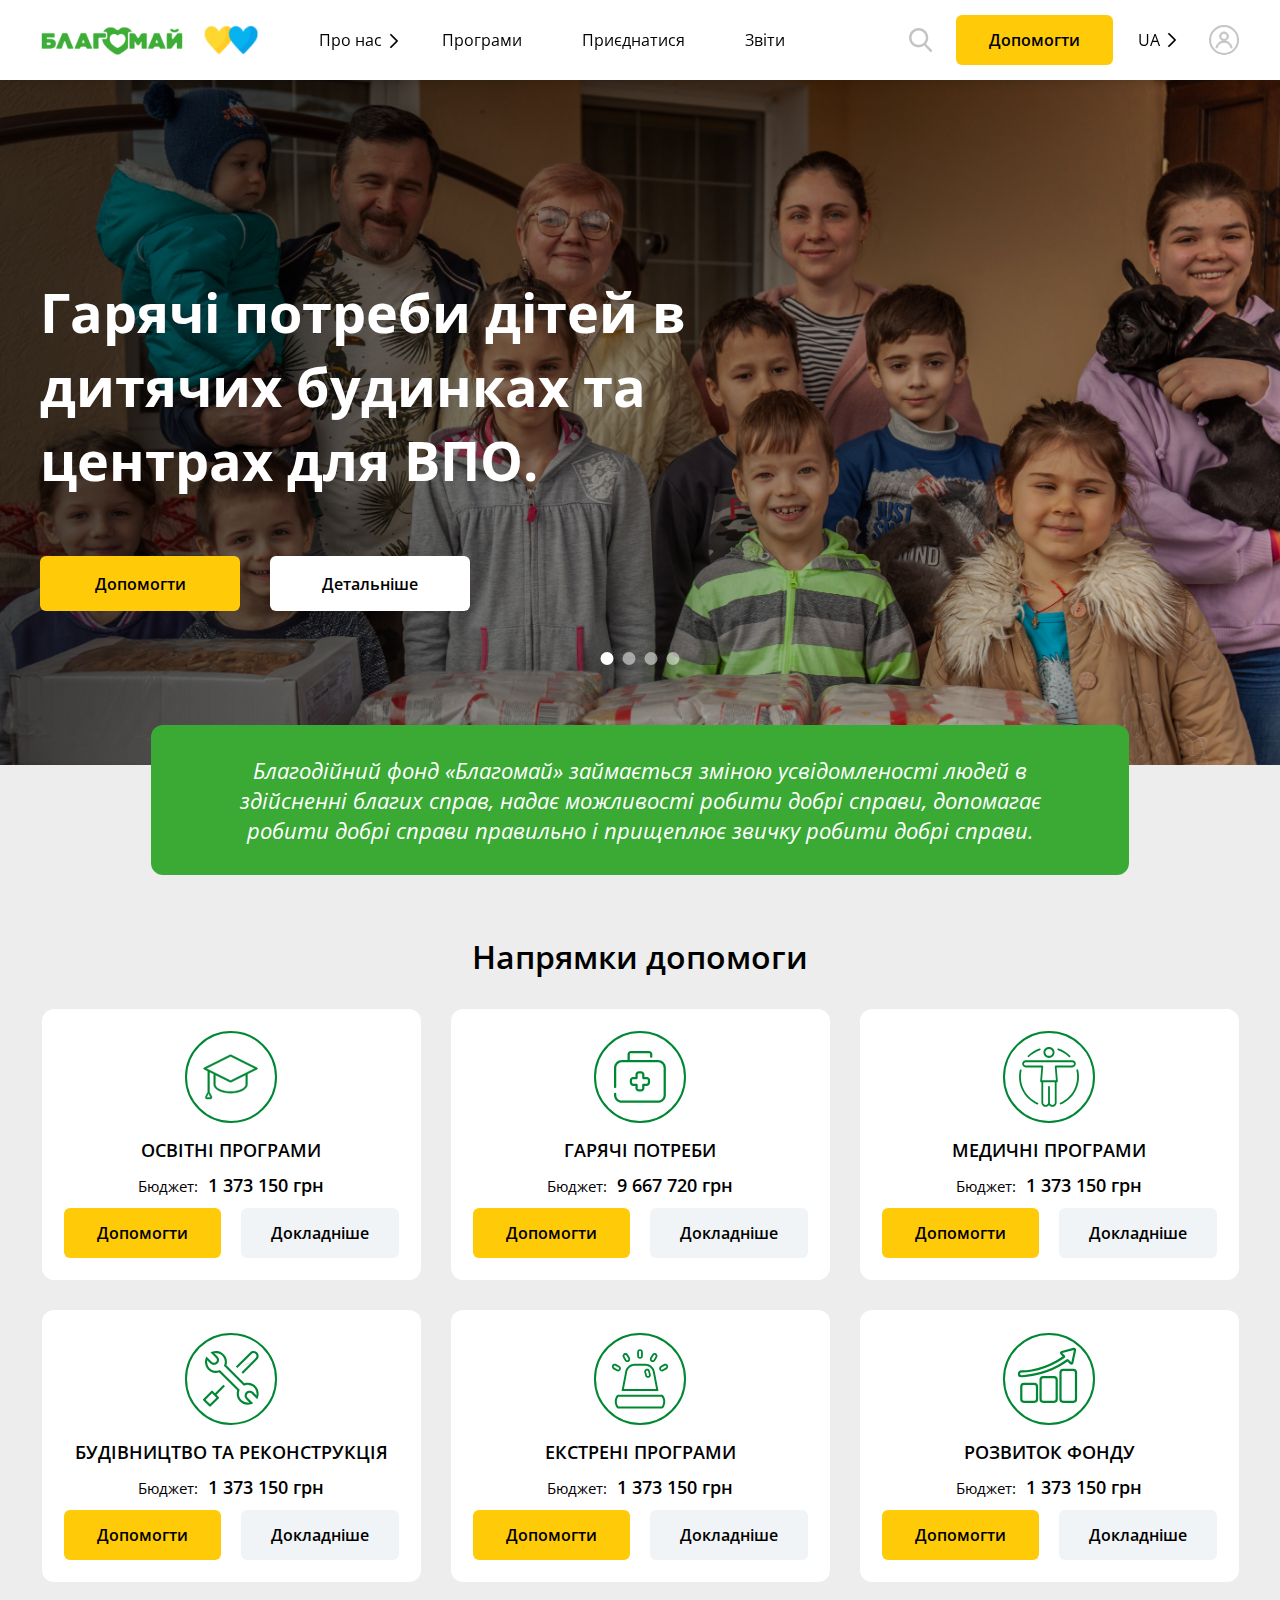
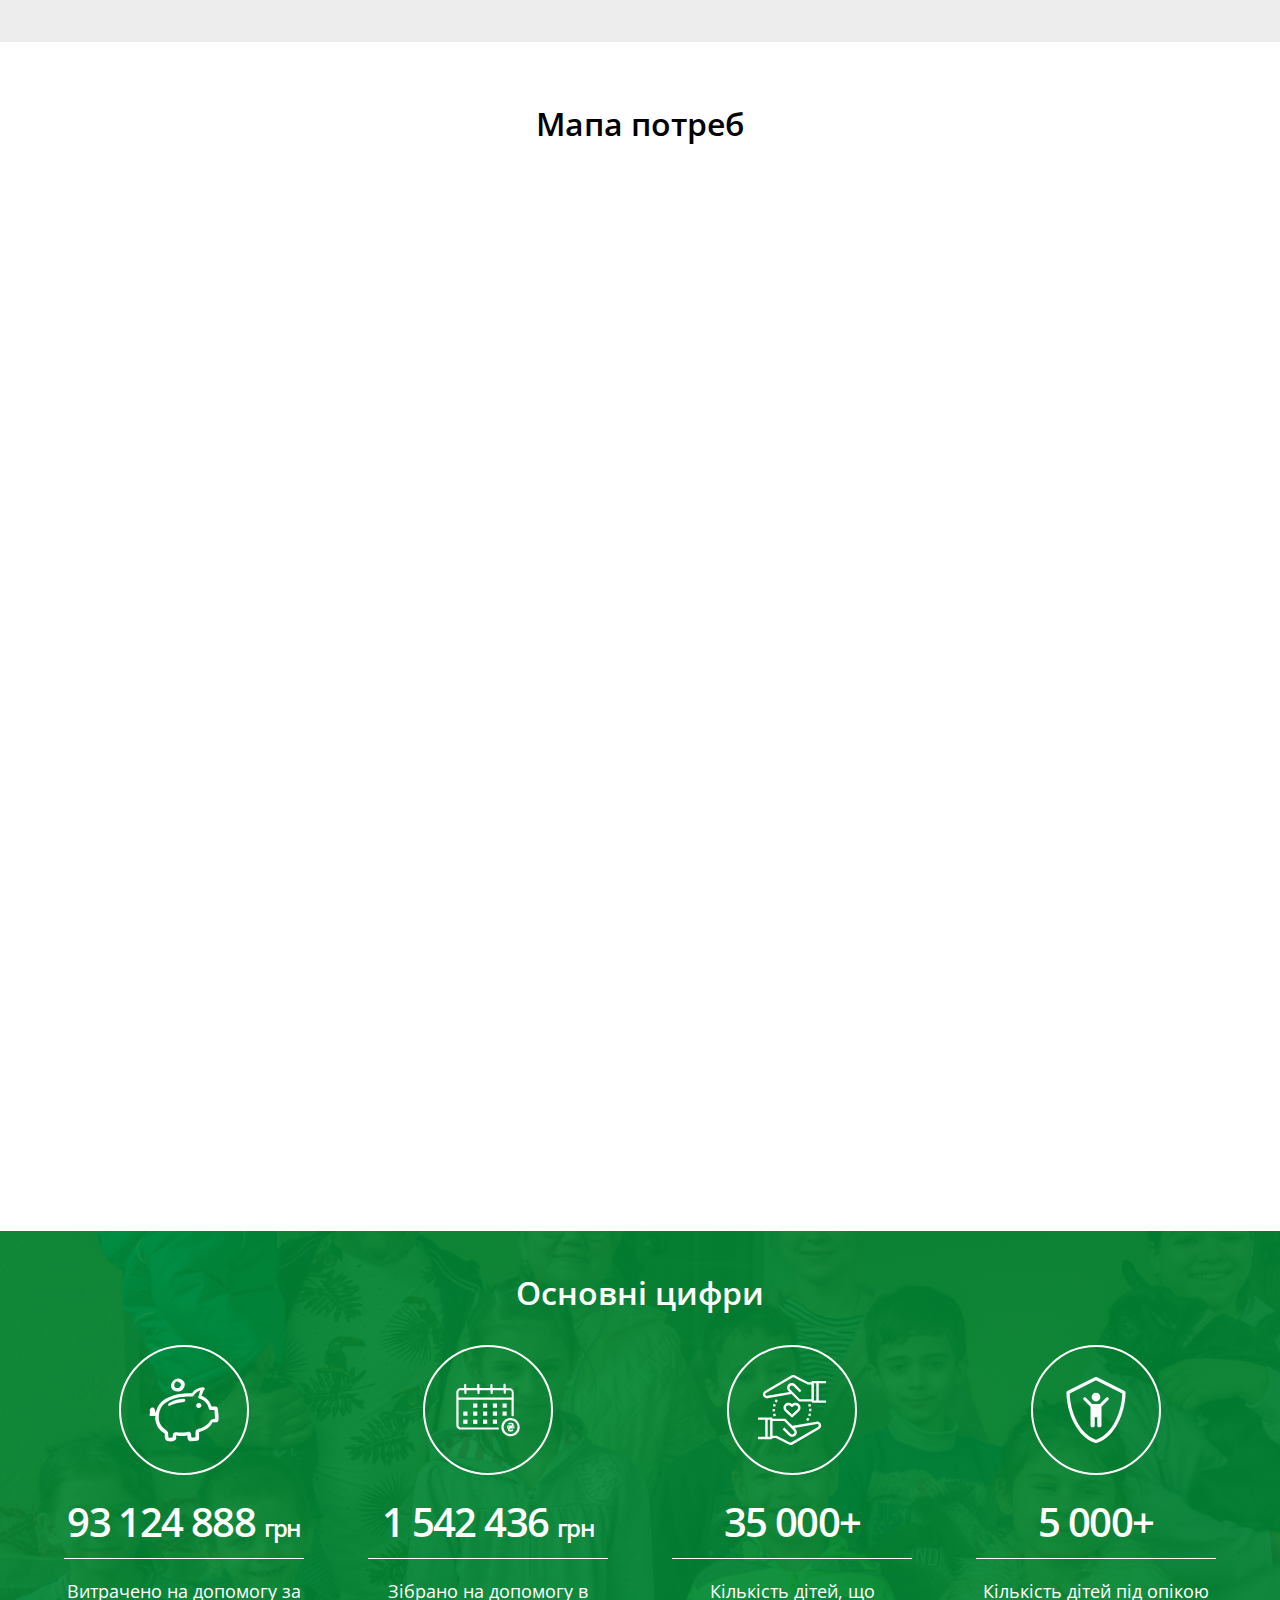
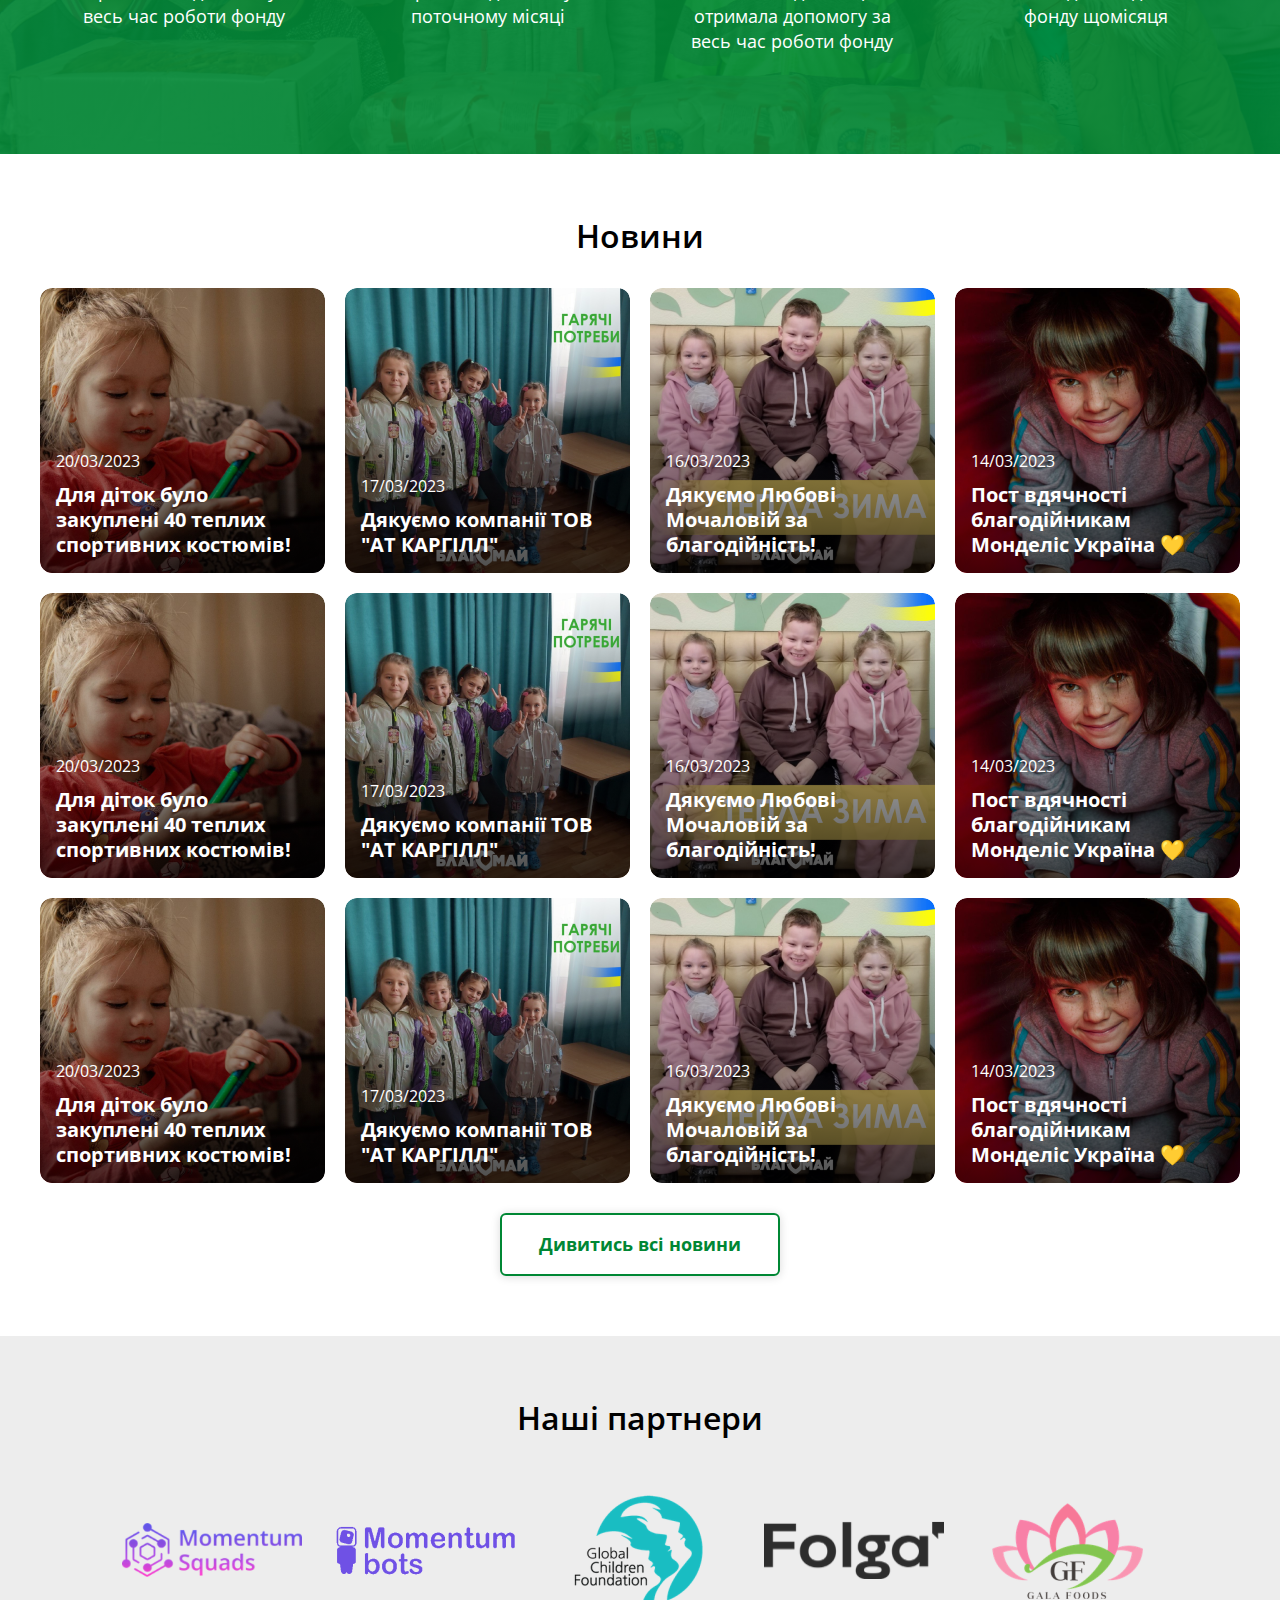
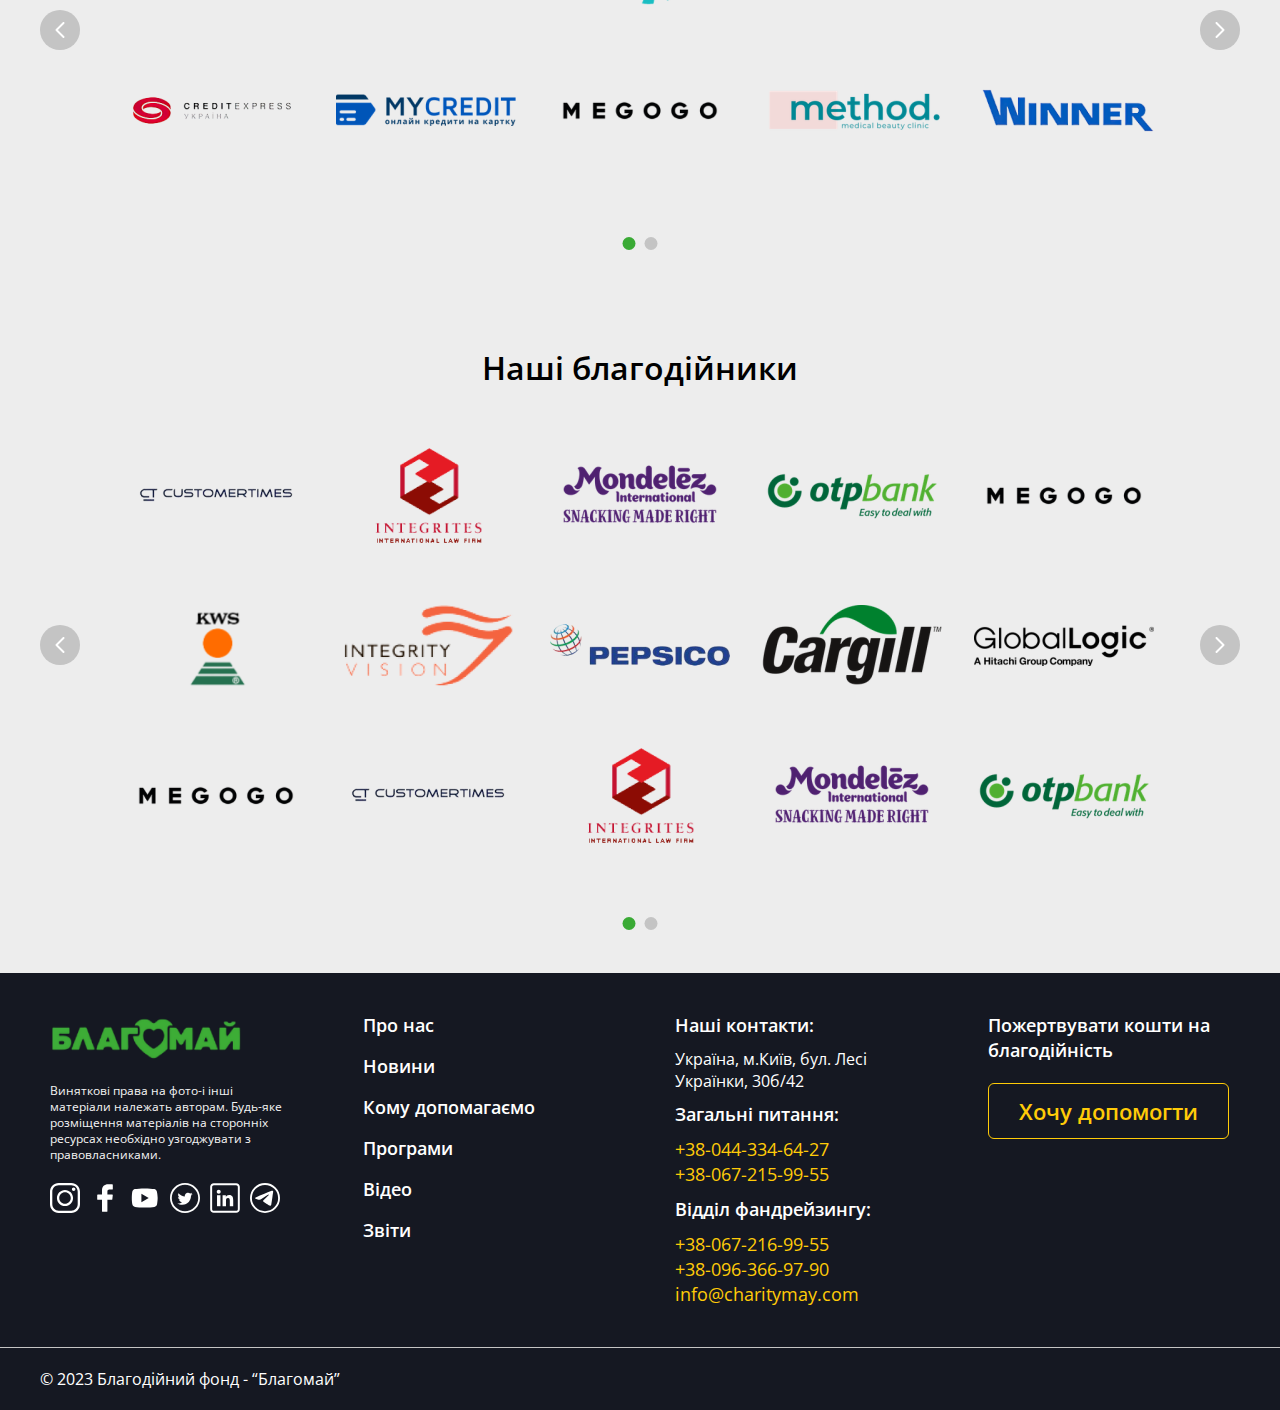
==== commit d5187911: "edits images" ====
--- a/index.html
+++ b/index.html
@@ -79,7 +79,7 @@
               </ul>
             </button>
             <button class="burger-button">
-              <svg width="28" height="22" viewBox="0 0 28 22" fill="none" xmlns="http://www.w3.org/2000/svg">
+              <svg width="28" height="22" viewBox="0 0 30 24" fill="none" xmlns="http://www.w3.org/2000/svg">
                 <rect width="28" height="2" rx="1" fill="black" />
                 <rect y="10" width="28" height="2" rx="1" fill="black" />
                 <rect y="20" width="28" height="2" rx="1" fill="black" />
@@ -169,6 +169,7 @@
       <section class="hero">
         <div id="hero-slider" class="slider">
           <div class="slider__item">
+            <img class="slider__item-img" src="img/IMG_7284-min.jpg" alt="">
             <div class="container">
               <div class="offer">
                 <h1 class="offer__title">
@@ -182,6 +183,7 @@
             </div>
           </div>
           <div class="slider__item">
+            <img class="slider__item-img" src="img/IMG_7284-min.jpg" alt="">
             <div class="container">
               <div class="offer">
                 <h1 class="offer__title">
@@ -195,6 +197,7 @@
             </div>
           </div>
           <div class="slider__item">
+            <img class="slider__item-img" src="img/IMG_7284-min.jpg" alt="">
             <div class="container">
               <div class="offer">
                 <h1 class="offer__title">
@@ -208,6 +211,7 @@
             </div>
           </div>
           <div class="slider__item">
+            <img class="slider__item-img" src="img/IMG_7284-min.jpg" alt="">
             <div class="container">
               <div class="offer">
                 <h1 class="offer__title">
--- a/css/style.css
+++ b/css/style.css
@@ -94,11 +94,11 @@
 }
 
 .burger-button.active svg rect:last-child {
-  transform: rotate(-45deg) translate(-11px, -4px);
-  -webkit-transform: rotate(-45deg) translate(-11px, -4px);
-  -moz-transform: rotate(-45deg) translate(-11px, -4px);
-  -ms-transform: rotate(-45deg) translate(-11px, -4px);
-  -o-transform: rotate(-45deg) translate(-11px, -4px);
+  transform: rotate(-45deg) translate(-12px, -4px);
+  -webkit-transform: rotate(-45deg) translate(-12px, -4px);
+  -moz-transform: rotate(-45deg) translate(-12px, -4px);
+  -ms-transform: rotate(-45deg) translate(-12px, -4px);
+  -o-transform: rotate(-45deg) translate(-12px, -4px);
 }
 
 /* .burger-button.active {
@@ -653,26 +653,6 @@
 
 .slider__item {
   position: relative;
-  background: -o-linear-gradient(
-      right,
-      rgba(0, 0, 0, 0.07) 0%,
-      rgba(0, 0, 0, 0.7) 100%
-    ),
-    url("../img/IMG_7284-min.jpg");
-  background: -webkit-gradient(
-      linear,
-      right top,
-      left top,
-      from(rgba(0, 0, 0, 0.07)),
-      to(rgba(0, 0, 0, 0.7))
-    ),
-    url("../img/IMG_7284-min.jpg");
-  background: linear-gradient(
-      270deg,
-      rgba(0, 0, 0, 0.07) 0%,
-      rgba(0, 0, 0, 0.7) 100%
-    ),
-    url("../img/IMG_7284-min.jpg");
   background-size: cover;
   background-repeat: no-repeat;
   height: 700px;
@@ -682,6 +662,38 @@
   -moz-user-select: text;
   -ms-user-select: text;
   user-select: text;
+  background: linear-gradient(
+    270deg,
+    rgba(0, 0, 0, 0.07) 0%,
+    rgba(0, 0, 0, 0.7) 100%
+  );
+  background: -o-linear-gradient(
+    right,
+    rgba(0, 0, 0, 0.07) 0%,
+    rgba(0, 0, 0, 0.7) 100%
+  );
+  background: -webkit-gradient(
+    linear,
+    right top,
+    left top,
+    from(rgba(0, 0, 0, 0.07)),
+    to(rgba(0, 0, 0, 0.7))
+  );
+}
+
+.slider__item-img {
+  position: absolute;
+  top: 0;
+  left: 0;
+  right: 0;
+  bottom: 0;
+  width: 100%;
+  height: 100%;
+  z-index: -1;
+  -o-object-fit: cover;
+  object-fit: cover;
+  -o-object-position: top;
+  object-position: top;
 }
 
 .offer {
@@ -1099,6 +1111,8 @@
   transition: all 0.3s ease;
   border-radius: 12px;
   width: 100%;
+  height: 100%;
+  object-fit: cover;
 }
 
 .gradient-img {
@@ -1401,7 +1415,12 @@
 .program__content-midle img {
   margin: 13px 0 30px;
   border-radius: 12px;
-  max-width: 100%;
+  width: 100%;
+  height: 100%;
+  -o-object-fit: cover;
+  object-fit: cover;
+  -o-object-position: center;
+  object-position: center;
 }
 
 .program__info {
@@ -1558,6 +1577,20 @@
   display: flex;
   gap: 20px;
   padding-bottom: 20px;
+}
+
+.video-container::-webkit-scrollbar {
+  height: 4px;
+  background-color: rgb(242, 242, 242);
+}
+
+.video-container::-webkit-scrollbar-thumb {
+  background-color: rgb(187, 187, 187);
+  border-radius: 3px;
+  -webkit-border-radius: 3px;
+  -moz-border-radius: 3px;
+  -ms-border-radius: 3px;
+  -o-border-radius: 3px;
 }
 
 .video-block {
@@ -1899,6 +1932,12 @@
   -webkit-transition: all 0.3s ease;
   -o-transition: all 0.3s ease;
   transition: all 0.3s ease;
+  -o-object-fit: cover;
+  object-fit: cover;
+  -o-object-position: top;
+  object-position: top;
+  width: 100%;
+  height: 100%;
 }
 
 .program__list-item:hover img {
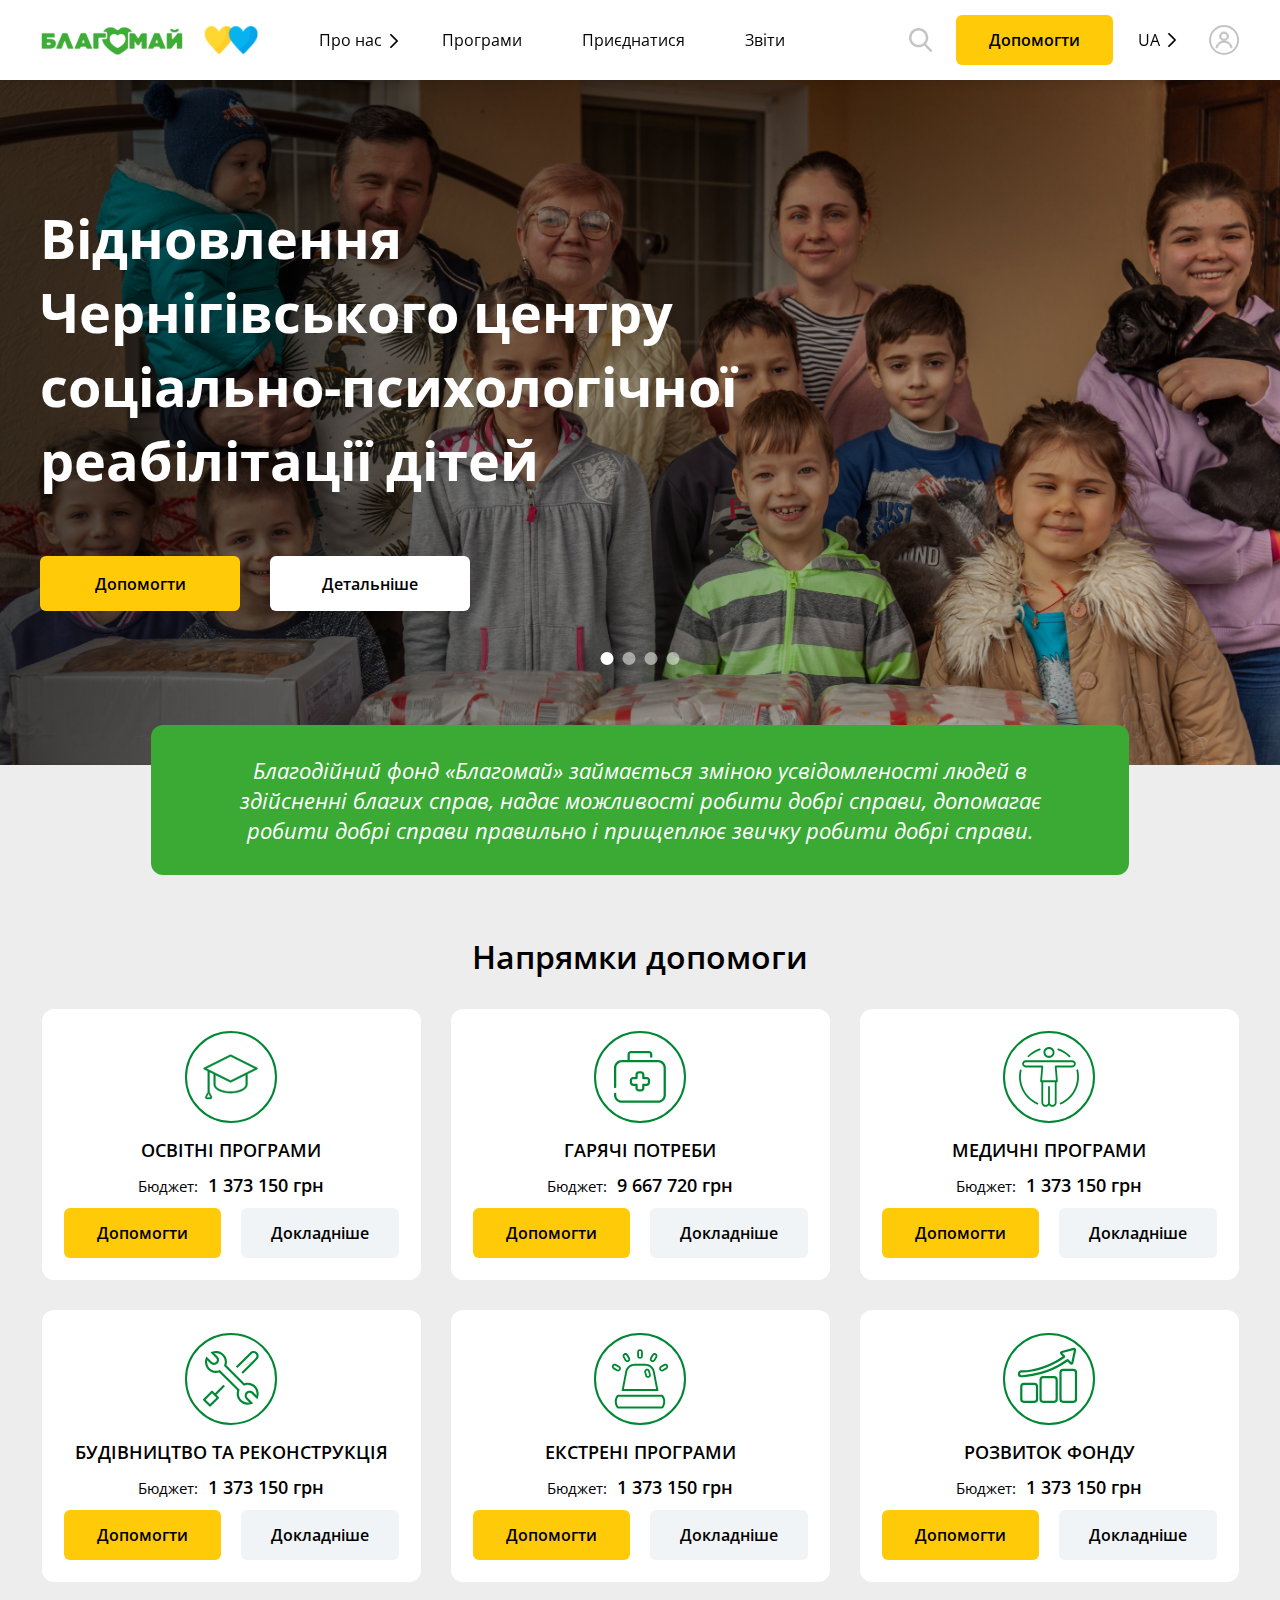
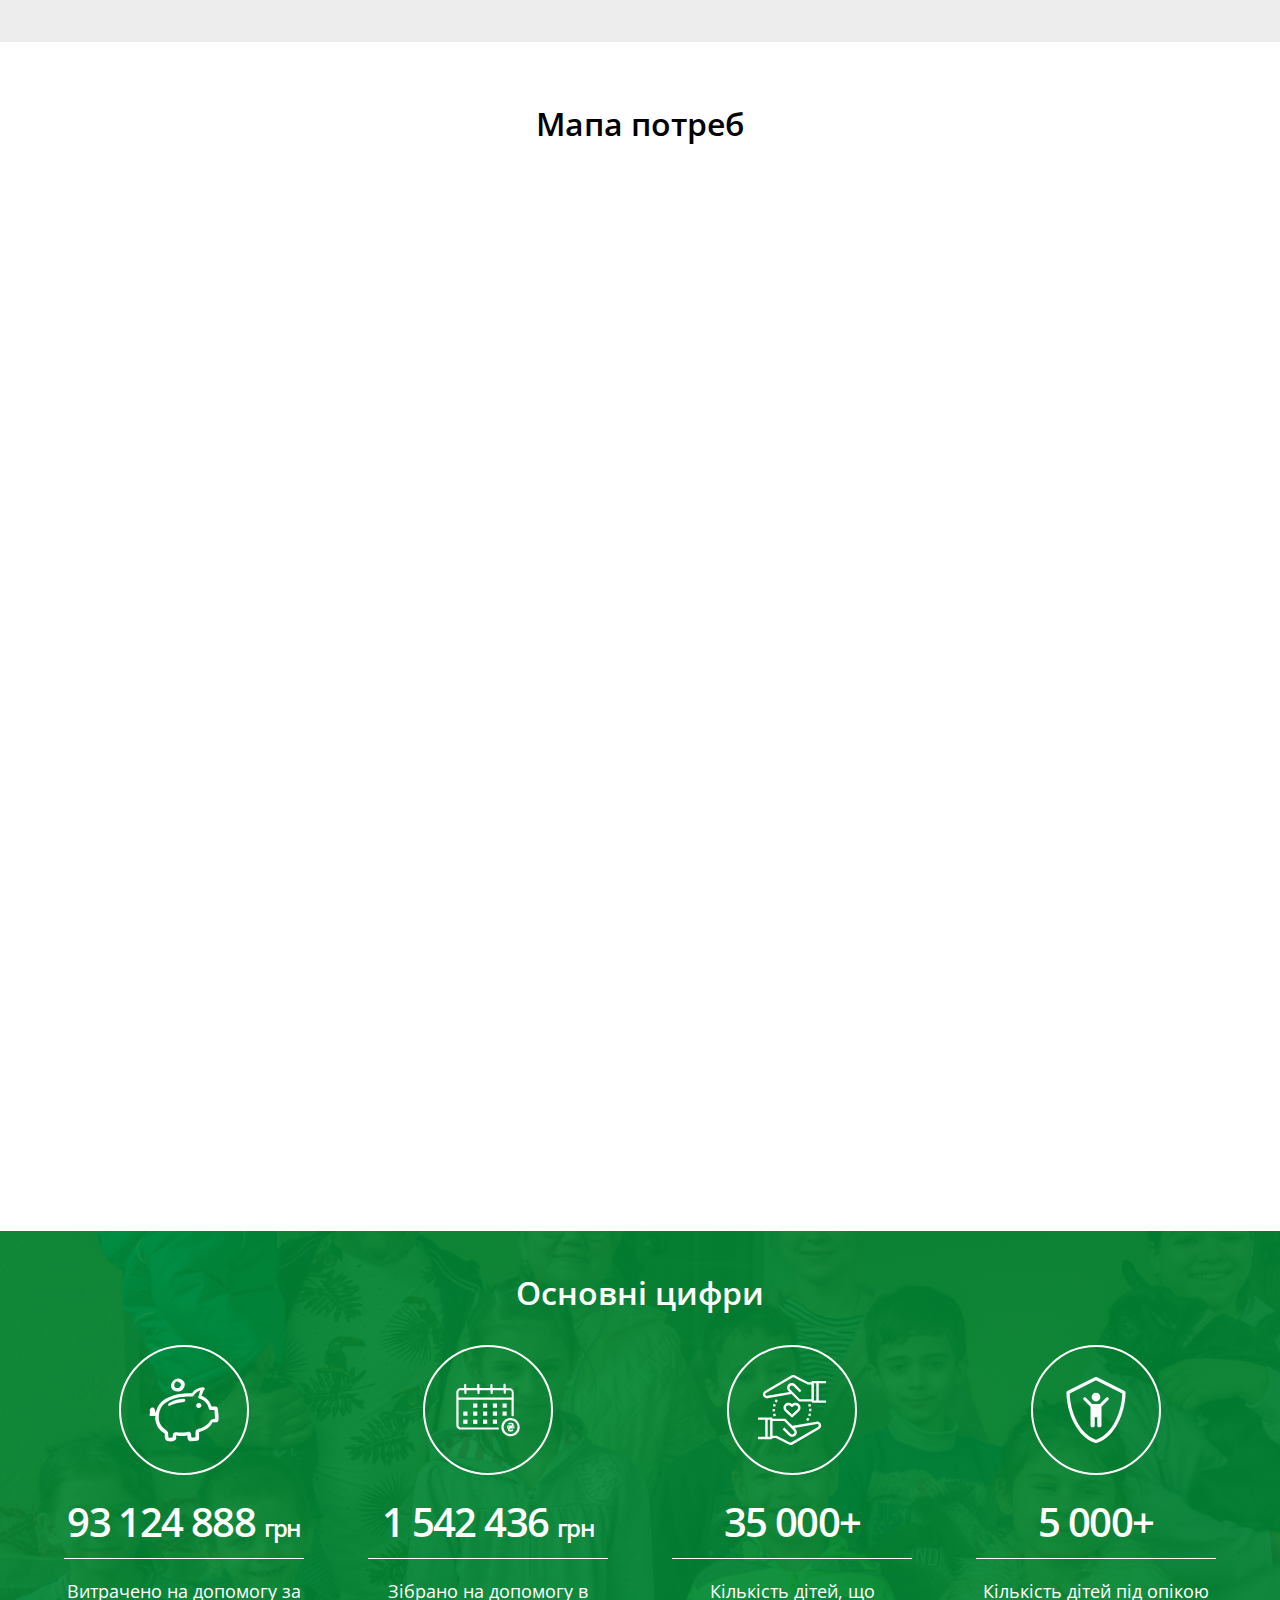
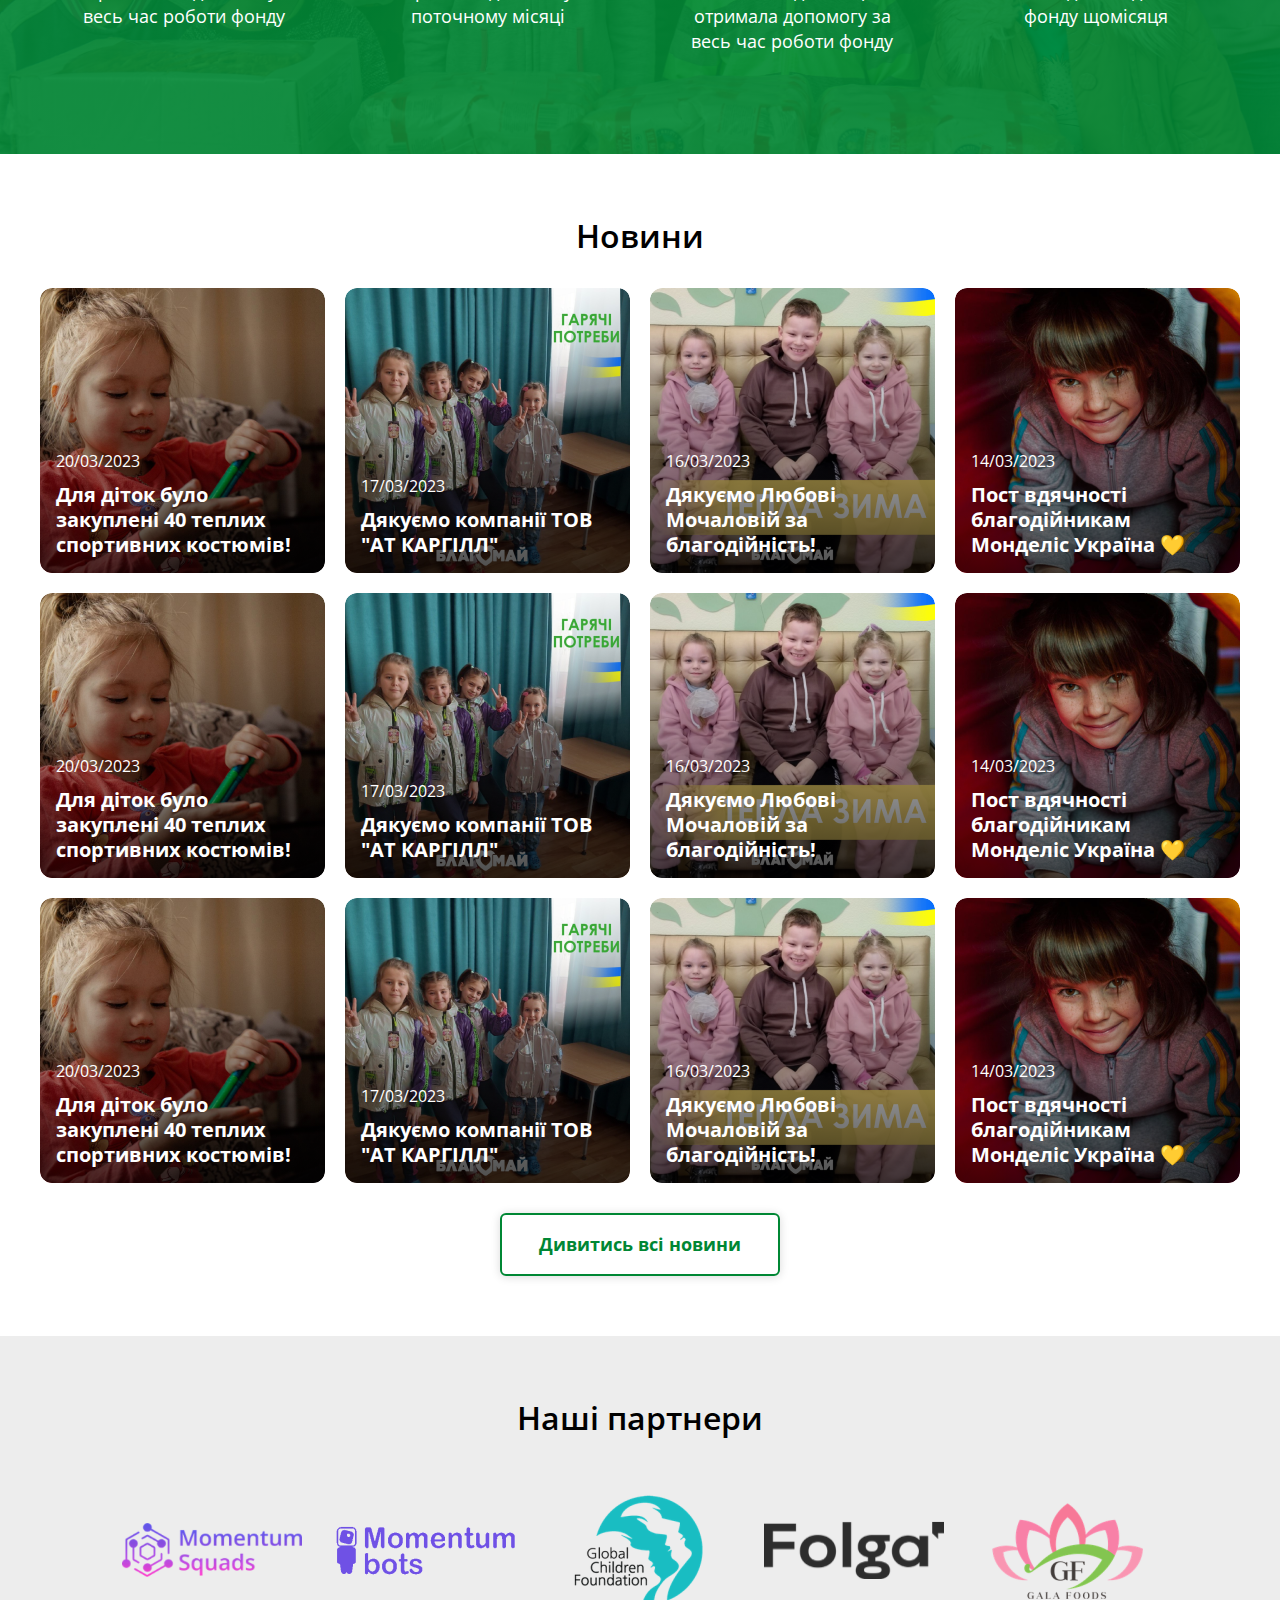
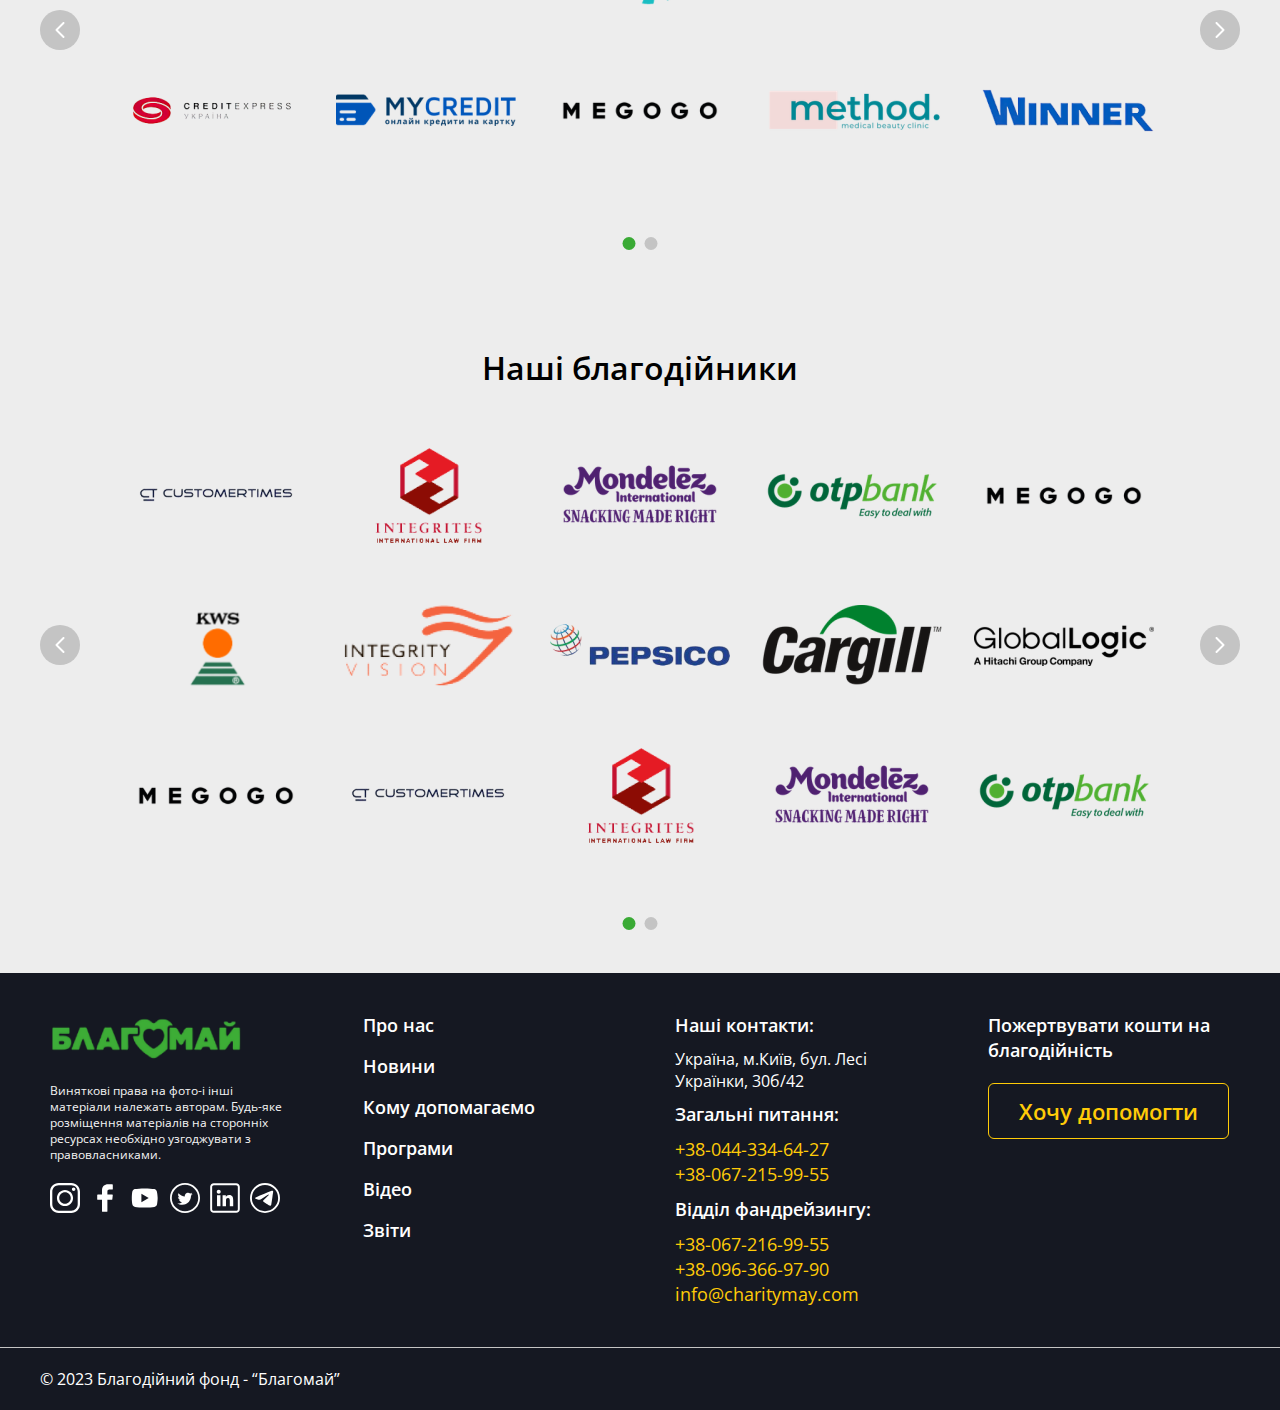
==== commit 214dbad6: "edits" ====
--- a/index.html
+++ b/index.html
@@ -173,7 +173,7 @@
             <div class="container">
               <div class="offer">
                 <h1 class="offer__title">
-                  Гарячі потреби дітей в дитячих будинках та центрах для ВПО.
+                  Відновлення Чернігівського центру соціально-психологічної реабілітації дітей
                 </h1>
                 <div class="offer__btn">
                   <a class="help__btn" href="#">Допомогти</a>
@@ -187,7 +187,7 @@
             <div class="container">
               <div class="offer">
                 <h1 class="offer__title">
-                  Гарячі потреби дітей в дитячих будинках та центрах для ВПО.
+                  Освітній проект “Girl Power”
                 </h1>
                 <div class="offer__btn">
                   <a class="help__btn" href="#">Допомогти</a>
@@ -201,7 +201,7 @@
             <div class="container">
               <div class="offer">
                 <h1 class="offer__title">
-                  Гарячі потреби дітей в дитячих будинках та центрах для ВПО.
+                  Прихисток з любов'ю
                 </h1>
                 <div class="offer__btn">
                   <a class="help__btn" href="#">Допомогти</a>
@@ -215,7 +215,7 @@
             <div class="container">
               <div class="offer">
                 <h1 class="offer__title">
-                  Гарячі потреби дітей в дитячих будинках та центрах для ВПО.
+                  Евакуація дітей з гарячих точок
                 </h1>
                 <div class="offer__btn">
                   <a class="help__btn" href="#">Допомогти</a>
--- a/css/style.css
+++ b/css/style.css
@@ -697,7 +697,9 @@
 }
 
 .offer {
-  margin-top: 210px;
+  position: absolute;
+  bottom: 154px;
+  /* margin-top: 210px; */
 }
 
 .offer__title {
@@ -1911,6 +1913,8 @@
 }
 
 .program__list-item {
+  display: flex;
+  flex-direction: column;
   max-width: 380px;
   border-radius: 12px;
   background-color: var(--white);
@@ -1961,10 +1965,24 @@
 }
 
 .program__item-content {
+  display: flex;
+  flex-direction: column;
+  flex: 1;
   padding: 20px;
 }
 
+.program__item-title {
+  display: flex;
+  flex-direction: column;
+  flex: 1;
+}
+
 .program__item-title h6 {
+  display: -webkit-box;
+  -webkit-line-clamp: 2; /* Кількість рядків, яку ви хочете показати */
+  -webkit-box-orient: vertical;
+  overflow: hidden;
+  text-overflow: ellipsis;
   font-weight: 600;
   font-size: 18px;
   line-height: 25px;
@@ -2389,7 +2407,9 @@
 
 @media (max-width: 425px) {
   .offer {
-    margin-top: 194px;
+    bottom: 253px;
+    width: 90%;
+    /* margin-top: 194px; */
   }
   .offer__title {
     max-width: 250px;
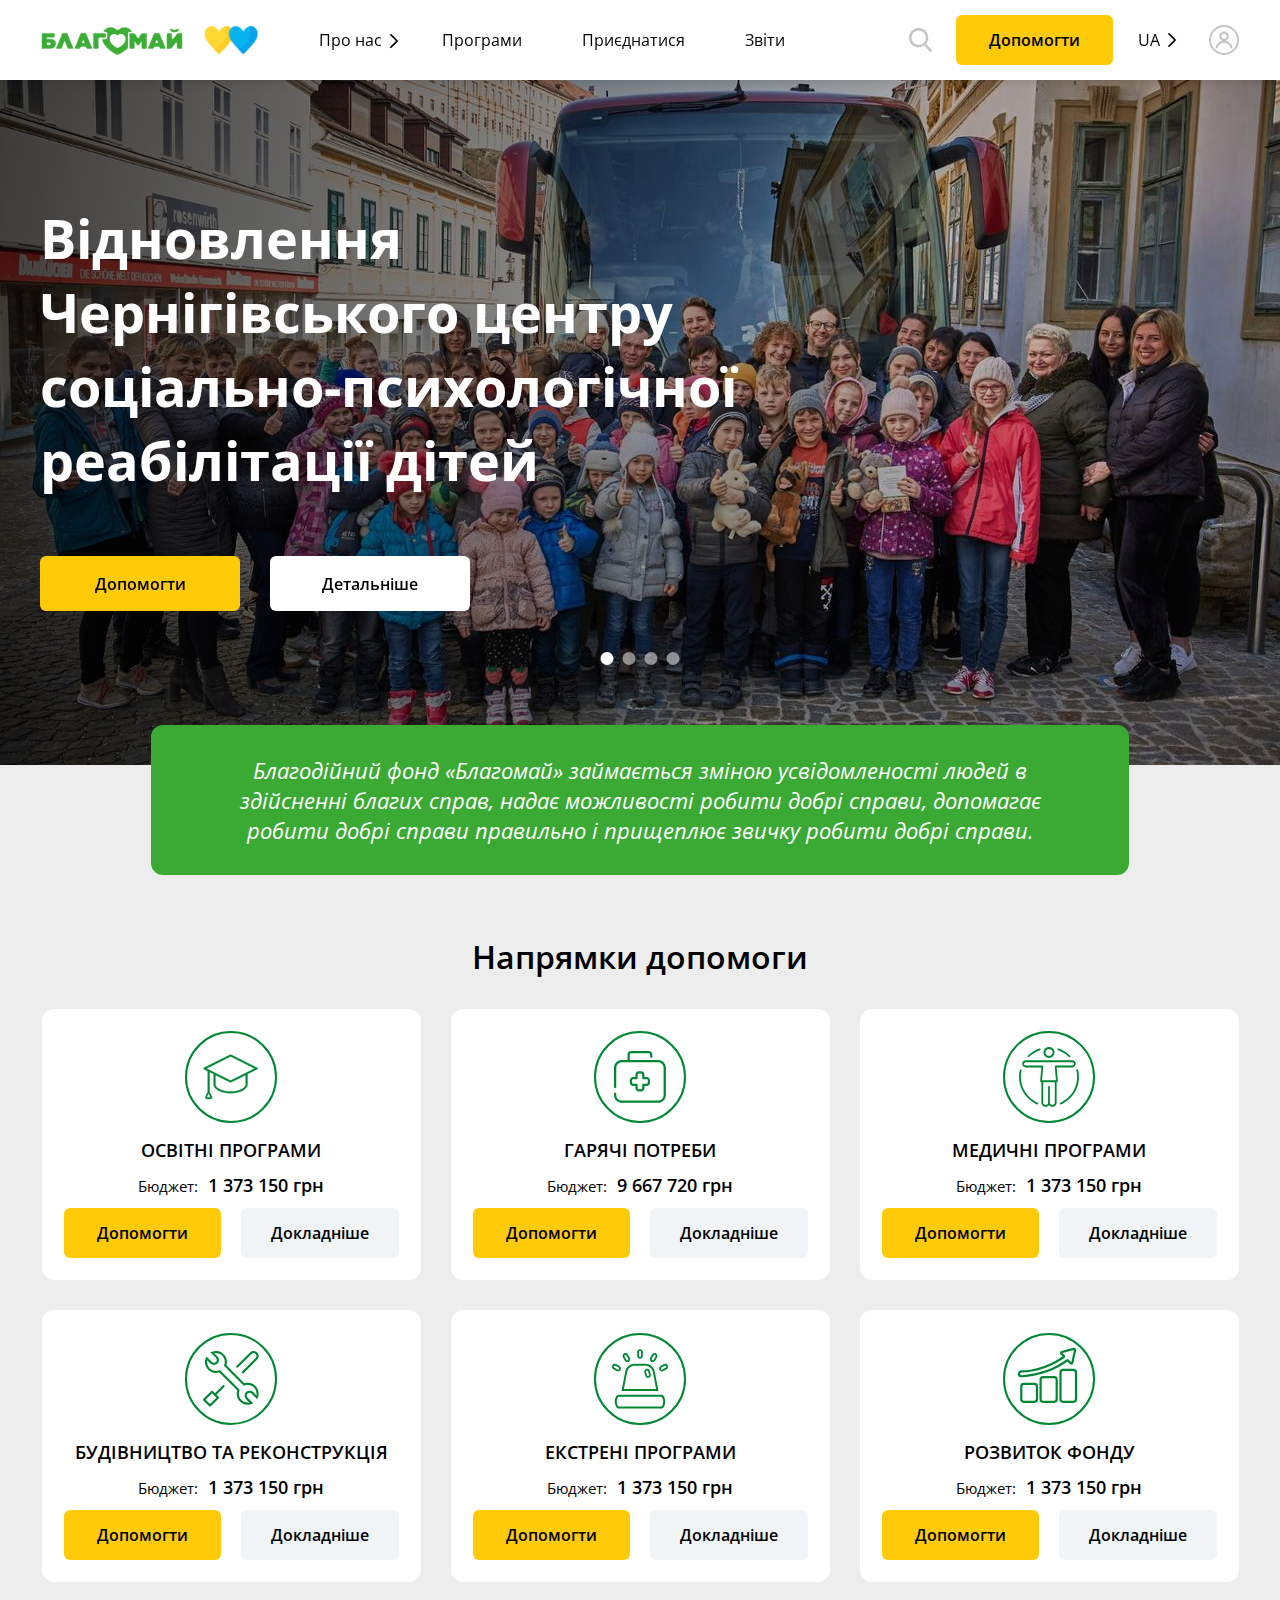
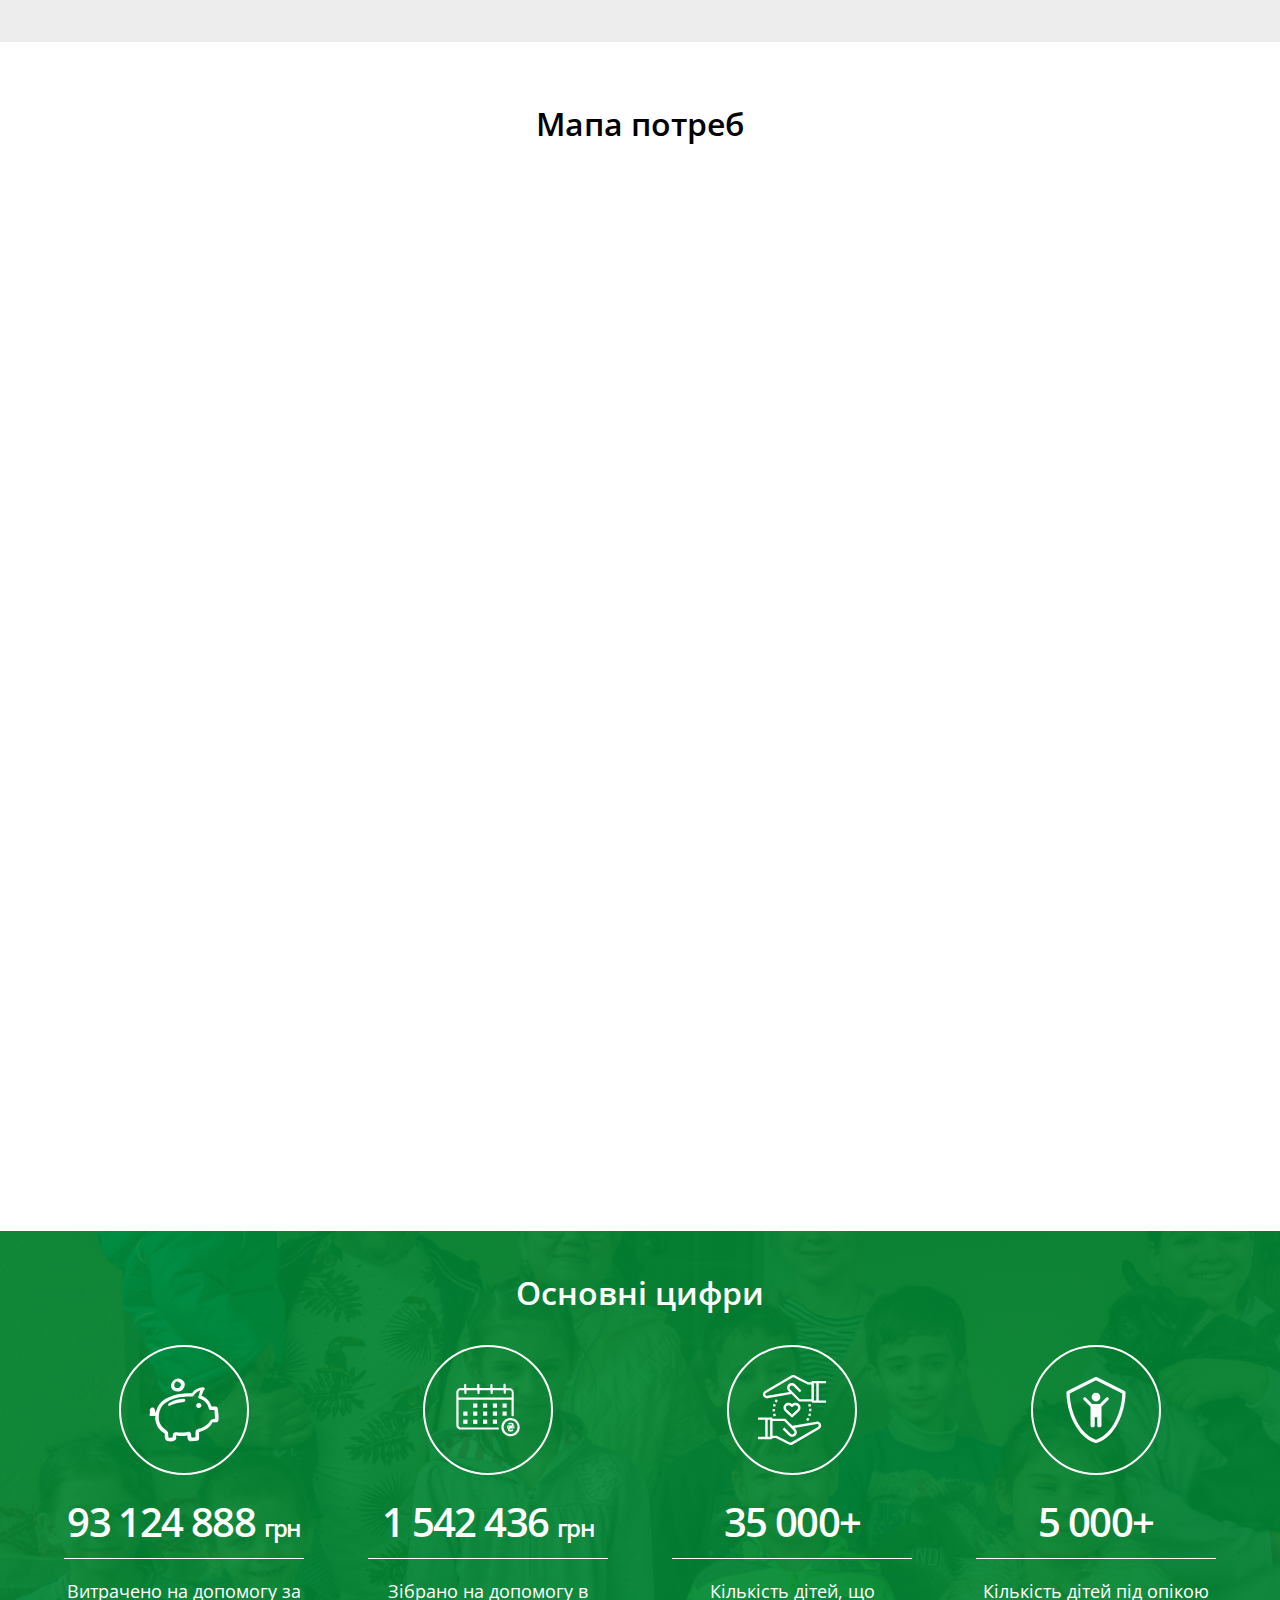
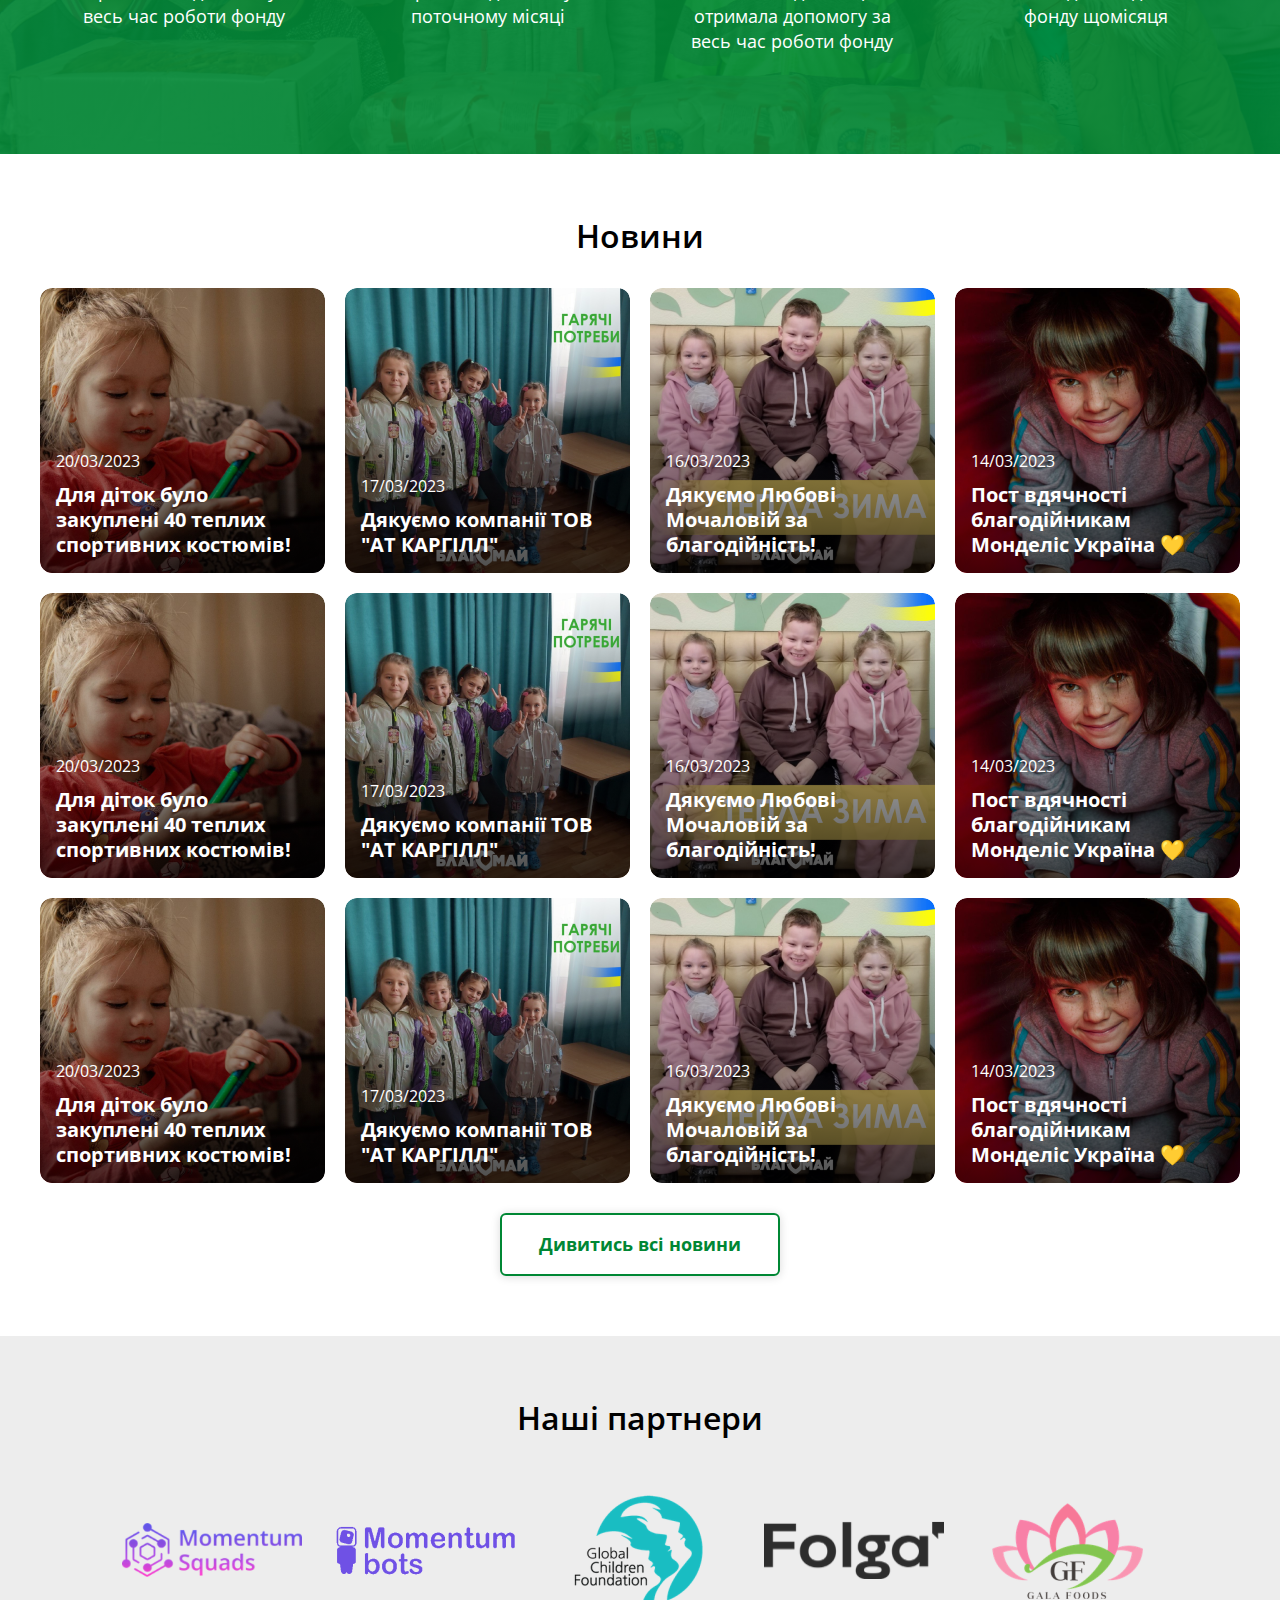
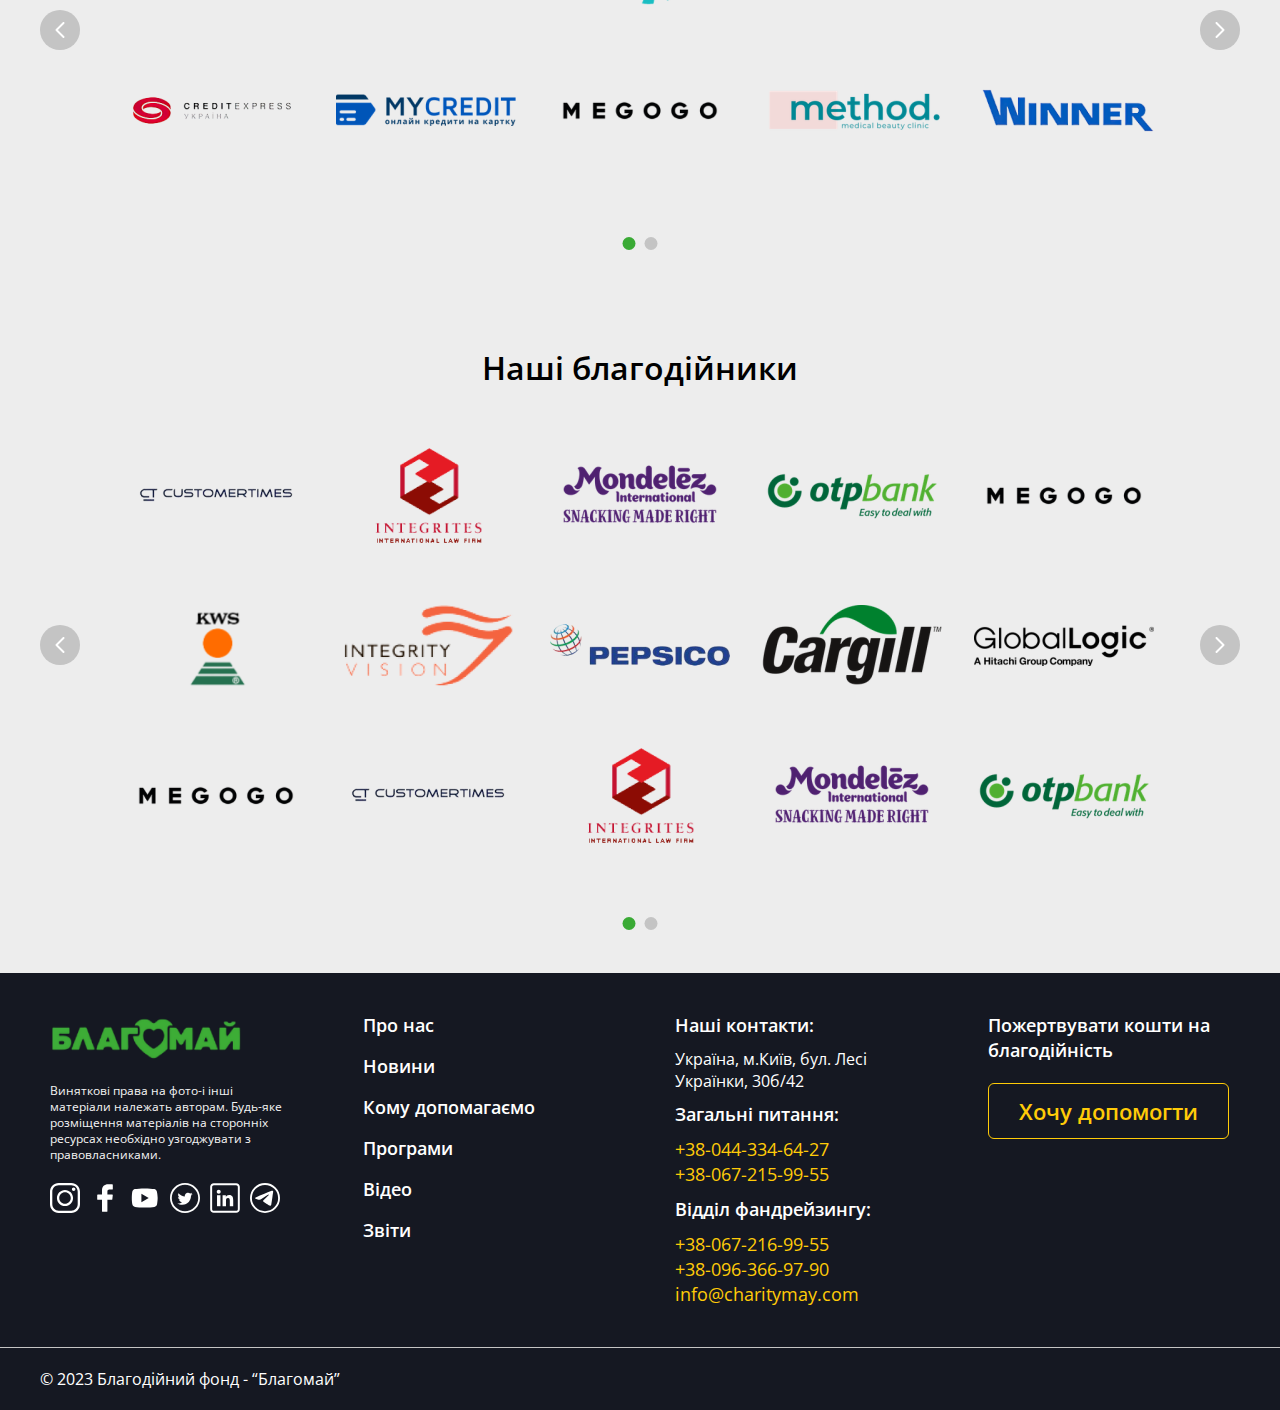
==== commit 6156ca8d: "edits" ====
--- a/index.html
+++ b/index.html
@@ -16,6 +16,68 @@
 </head>
 
 <body>
+  <div class="mask">
+    <div class="loader">
+      <div class="img-text"><svg width="141" height="39" viewBox="0 0 141 39" fill="none"
+          xmlns="http://www.w3.org/2000/svg">
+          <path fill-rule="evenodd" clip-rule="evenodd"
+            d="M1 11.5V26.6538H9.02804C9.98898 26.6538 10.9296 26.3771 11.7374 25.8566L12.2277 25.5408C15.1179 23.6788 15.0502 19.4301 12.1021 17.6612C11.3809 17.2286 10.5558 17 9.71477 17H5.5V15H13.5V11.5H1ZM8.38197 20.3906H6.61803C6.23926 20.3906 5.893 20.6046 5.72361 20.9434C5.58284 21.2249 5.58284 21.7969 5.72361 22.0784C5.893 22.4172 6.23926 22.6312 6.61803 22.6312H8.38197C8.76074 22.6312 9.107 22.4172 9.27639 22.0784C9.41716 21.7969 9.41716 21.2249 9.27639 20.9434C9.107 20.6046 8.76074 20.3906 8.38197 20.3906Z"
+            fill="white" />
+          <path d="M15.5 26.5L22 11.5H26L32 26.5H27L24 18.5L20.5 26.5H15.5Z" fill="white" />
+          <path d="M40.5 11.5L34 26.5H39L39.875 24L40.75 21.5L42.5 16.5L44 21.5L44.75 24L45.5 26.5H50.5L44.5 11.5H40.5Z"
+            fill="white" />
+          <path d="M44 21.5H40.75L39.875 24H44.75L44 21.5Z" fill="white" />
+          <path d="M50.5 9.5V28.5H59V17.5H66.5V9.5H50.5Z" fill="white" />
+          <path d="M87 9.5V28.5H95V23.5L97 25.5L99 23.5V28.5H106.5V9.5H100L97 13L94.5 9.5H87Z" fill="white" />
+          <path
+            d="M114 11.5L107.5 26.5H112.5L113.375 24L114.25 21.5L116 16.5L117.5 21.5L118.25 24L119 26.5H124L118 11.5H114Z"
+            fill="white" />
+          <path d="M117.5 21.5H114.25L113.375 24H118.25L117.5 21.5Z" fill="white" />
+          <path d="M126 11.5V26.5H130L135 20.5H136V26.5H140.5V11.5H136.5L131.5 17.5H130.5V11.5H126Z" fill="white" />
+          <path
+            d="M130.477 7H131.167C131.383 7 131.594 7.07018 131.767 7.2L132.9 8.05C133.256 8.31667 133.744 8.31667 134.1 8.05L135.233 7.2C135.406 7.07018 135.617 7 135.833 7H136.523C137.063 7 137.5 7.43745 137.5 7.97708C137.5 8.30377 137.337 8.60885 137.065 8.79006L134.752 10.3321C134.588 10.4416 134.395 10.5 134.197 10.5H132.803C132.605 10.5 132.412 10.4416 132.248 10.3321L129.935 8.79006C129.663 8.60885 129.5 8.30377 129.5 7.97708C129.5 7.43745 129.937 7 130.477 7Z"
+            fill="white" />
+          <path
+            d="M40.75 21.5L42.5 16.5L44 21.5M40.75 21.5H44M40.75 21.5L39.875 24M44 21.5L44.75 24M39.875 24L39 26.5H34L40.5 11.5H44.5L50.5 26.5H45.5L44.75 24M39.875 24H44.75M114.25 21.5L116 16.5L117.5 21.5M114.25 21.5H117.5M114.25 21.5L113.375 24M117.5 21.5L118.25 24M113.375 24L112.5 26.5H107.5L114 11.5H118L124 26.5H119L118.25 24M113.375 24H118.25M1 11.5V26.6538H9.02804C9.98898 26.6538 10.9296 26.3771 11.7374 25.8566L12.2277 25.5408C15.1179 23.6788 15.0502 19.4301 12.1021 17.6612C11.3809 17.2286 10.5558 17 9.71477 17H5.5V15H13.5V11.5H1ZM6.61803 20.3906H8.38197C8.76074 20.3906 9.107 20.6046 9.27639 20.9434C9.41716 21.2249 9.41716 21.7969 9.27639 22.0784C9.107 22.4172 8.76074 22.6312 8.38197 22.6312H6.61803C6.23926 22.6312 5.893 22.4172 5.72361 22.0784C5.58284 21.7969 5.58284 21.2249 5.72361 20.9434C5.893 20.6046 6.23926 20.3906 6.61803 20.3906ZM15.5 26.5L22 11.5H26L32 26.5H27L24 18.5L20.5 26.5H15.5ZM50.5 9.5V28.5H59V17.5H66.5V9.5H50.5ZM87 9.5V28.5H95V23.5L97 25.5L99 23.5V28.5H106.5V9.5H100L97 13L94.5 9.5H87ZM126 11.5V26.5H130L135 20.5H136V26.5H140.5V11.5H136.5L131.5 17.5H130.5V11.5H126ZM130.477 7H131.167C131.383 7 131.594 7.07018 131.767 7.2L132.9 8.05C133.256 8.31667 133.744 8.31667 134.1 8.05L135.233 7.2C135.406 7.07018 135.617 7 135.833 7H136.523C137.063 7 137.5 7.43745 137.5 7.97708C137.5 8.30377 137.337 8.60885 137.065 8.79006L134.752 10.3321C134.588 10.4416 134.395 10.5 134.197 10.5H132.803C132.605 10.5 132.412 10.4416 132.248 10.3321L129.935 8.79006C129.663 8.60885 129.5 8.30377 129.5 7.97708C129.5 7.43745 129.937 7 130.477 7Z"
+            stroke="white" />
+          <path fill-rule="evenodd" clip-rule="evenodd"
+            d="M1 11.5V26.6538H9.02804C9.98898 26.6538 10.9296 26.3771 11.7374 25.8566L12.2277 25.5408C15.1179 23.6788 15.0502 19.4301 12.1021 17.6612C11.3809 17.2286 10.5558 17 9.71477 17H5.5V15H13.5V11.5H1ZM8.38197 20.3906H6.61803C6.23926 20.3906 5.893 20.6046 5.72361 20.9434C5.58284 21.2249 5.58284 21.7969 5.72361 22.0784C5.893 22.4172 6.23926 22.6312 6.61803 22.6312H8.38197C8.76074 22.6312 9.107 22.4172 9.27639 22.0784C9.41716 21.7969 9.41716 21.2249 9.27639 20.9434C9.107 20.6046 8.76074 20.3906 8.38197 20.3906Z"
+            fill="#3DAD36" />
+          <path d="M15.5 26.5L22 11.5H26L32 26.5H27L24 18.5L20.5 26.5H15.5Z" fill="#3DAD36" />
+          <path d="M40.5 11.5L34 26.5H39L39.875 24L40.75 21.5L42.5 16.5L44 21.5L44.75 24L45.5 26.5H50.5L44.5 11.5H40.5Z"
+            fill="#3DAD36" />
+          <path d="M44 21.5H40.75L39.875 24H44.75L44 21.5Z" fill="#3DAD36" />
+          <path d="M52.5 11.5V26.5H57V15.5H64.5V11.5H52.5Z" fill="#3DAD36" />
+          <path d="M89 11.5V26.5H93V19L97 23L101 19V26.5H105V11.5H101L97 16.5L93.5 11.5H89Z" fill="#3DAD36" />
+          <path
+            d="M114 11.5L107.5 26.5H112.5L113.375 24L114.25 21.5L116 16.5L117.5 21.5L118.25 24L119 26.5H124L118 11.5H114Z"
+            fill="#3DAD36" />
+          <path d="M117.5 21.5H114.25L113.375 24H118.25L117.5 21.5Z" fill="#3DAD36" />
+          <path d="M126 11.5V26.5H130L135 20.5H136V26.5H140.5V11.5H136.5L131.5 17.5H130.5V11.5H126Z" fill="#3DAD36" />
+          <path
+            d="M130.477 7H131.167C131.383 7 131.594 7.07018 131.767 7.2L132.9 8.05C133.256 8.31667 133.744 8.31667 134.1 8.05L135.233 7.2C135.406 7.07018 135.617 7 135.833 7H136.523C137.063 7 137.5 7.43745 137.5 7.97708C137.5 8.30377 137.337 8.60885 137.065 8.79006L134.752 10.3321C134.588 10.4416 134.395 10.5 134.197 10.5H132.803C132.605 10.5 132.412 10.4416 132.248 10.3321L129.935 8.79006C129.663 8.60885 129.5 8.30377 129.5 7.97708C129.5 7.43745 129.937 7 130.477 7Z"
+            fill="#3DAD36" />
+          <path
+            d="M40.75 21.5L42.5 16.5L44 21.5M40.75 21.5H44M40.75 21.5L39.875 24M44 21.5L44.75 24M39.875 24L39 26.5H34L40.5 11.5H44.5L50.5 26.5H45.5L44.75 24M39.875 24H44.75M114.25 21.5L116 16.5L117.5 21.5M114.25 21.5H117.5M114.25 21.5L113.375 24M117.5 21.5L118.25 24M113.375 24L112.5 26.5H107.5L114 11.5H118L124 26.5H119L118.25 24M113.375 24H118.25M1 11.5V26.6538H9.02804C9.98898 26.6538 10.9296 26.3771 11.7374 25.8566L12.2277 25.5408C15.1179 23.6788 15.0502 19.4301 12.1021 17.6612C11.3809 17.2286 10.5558 17 9.71477 17H5.5V15H13.5V11.5H1ZM6.61803 20.3906H8.38197C8.76074 20.3906 9.107 20.6046 9.27639 20.9434C9.41716 21.2249 9.41716 21.7969 9.27639 22.0784C9.107 22.4172 8.76074 22.6312 8.38197 22.6312H6.61803C6.23926 22.6312 5.893 22.4172 5.72361 22.0784C5.58284 21.7969 5.58284 21.2249 5.72361 20.9434C5.893 20.6046 6.23926 20.3906 6.61803 20.3906ZM15.5 26.5L22 11.5H26L32 26.5H27L24 18.5L20.5 26.5H15.5ZM52.5 11.5V26.5H57V15.5H64.5V11.5H52.5ZM89 11.5V26.5H93V19L97 23L101 19V26.5H105V11.5H101L97 16.5L93.5 11.5H89ZM126 11.5V26.5H130L135 20.5H136V26.5H140.5V11.5H136.5L131.5 17.5H130.5V11.5H126ZM130.477 7H131.167C131.383 7 131.594 7.07018 131.767 7.2L132.9 8.05C133.256 8.31667 133.744 8.31667 134.1 8.05L135.233 7.2C135.406 7.07018 135.617 7 135.833 7H136.523C137.063 7 137.5 7.43745 137.5 7.97708C137.5 8.30377 137.337 8.60885 137.065 8.79006L134.752 10.3321C134.588 10.4416 134.395 10.5 134.197 10.5H132.803C132.605 10.5 132.412 10.4416 132.248 10.3321L129.935 8.79006C129.663 8.60885 129.5 8.30377 129.5 7.97708C129.5 7.43745 129.937 7 130.477 7Z"
+            stroke="#3DAD36" />
+        </svg>
+        <div class="img-heart"><svg width="31" height="29" viewBox="0 0 31 29" fill="none"
+            xmlns="http://www.w3.org/2000/svg">
+            <path fill-rule="evenodd" clip-rule="evenodd"
+              d="M13.7889 1.93963L15.5 3.22295L17.2111 1.93963L18.7486 0.914662L19.1715 0.703172C19.6062 0.48584 20.0633 0.316732 20.5348 0.198867C21.4915 -0.0403153 22.4894 -0.0640614 23.4565 0.129343L23.9468 0.227415C24.41 0.320055 24.8637 0.454937 25.3023 0.630372C26.6193 1.15716 27.766 2.03598 28.6171 3.17071L29.3351 4.12815C30.0809 5.12254 30.5946 6.27133 30.8383 7.49019C30.9459 8.02771 31 8.57454 31 9.12271V9.97277C31 11.2633 30.8201 12.5475 30.4656 13.7884C30.1318 14.9569 29.646 16.0765 29.0207 17.1186L28.4226 18.1154L27.4843 19.5229C26.7556 20.616 25.9207 21.6344 24.9918 22.5633C24.2148 23.3403 23.3749 24.0517 22.4808 24.6904L20.2676 26.2713L15.5 28.8481L10.7324 26.2713L8.51923 24.6904C7.62508 24.0517 6.78522 23.3403 6.00824 22.5633C5.07931 21.6344 4.24441 20.616 3.5157 19.5229L2.57738 18.1154L1.97927 17.1186C1.35402 16.0765 0.868249 14.9569 0.534391 13.7884C0.17986 12.5475 0 11.2633 0 9.97277V9.12271C0 8.57454 0.0541468 8.02771 0.161652 7.49019C0.405422 6.27133 0.919058 5.12254 1.66485 4.12815L2.38293 3.17071C3.23398 2.03598 4.3807 1.15716 5.69767 0.630372C6.13625 0.454937 6.58999 0.320055 7.05319 0.227415L7.54355 0.129343C8.51057 -0.0640614 9.50847 -0.0403153 10.4652 0.198867C10.9367 0.316732 11.3938 0.48584 11.8285 0.703172L12.2514 0.914662L13.7889 1.93963ZM7.73966 1.10992C8.5615 0.945557 9.40958 0.965738 10.2227 1.16901C10.6233 1.26918 11.0119 1.4129 11.3813 1.5976L11.7486 1.78125L13.2111 2.75628L15.5 4.34814L17.7889 2.75628L19.2514 1.78125L19.6187 1.5976C19.9881 1.4129 20.3767 1.26918 20.7773 1.16901C21.5904 0.965738 22.4385 0.945557 23.2603 1.10992L23.7507 1.208C24.154 1.28866 24.5491 1.4061 24.9309 1.55885C26.0776 2.01752 27.0761 2.7827 27.8171 3.77071L28.5351 4.72815C29.1913 5.60309 29.6433 6.61387 29.8578 7.6863C29.9524 8.15925 30 8.64039 30 9.12271V9.97277C30 11.1704 29.8331 12.3621 29.5041 13.5136C29.1943 14.598 28.7435 15.637 28.1632 16.6041L27.5774 17.5805L26.6523 18.9682C25.9601 20.0065 25.167 20.9738 24.2847 21.8562C23.5466 22.5942 22.7489 23.27 21.8995 23.8767L19.7324 25.4246L15.5 27.776L11.2676 25.4246L9.10046 23.8767C8.25113 23.27 7.45338 22.5942 6.71534 21.8562C5.83298 20.9738 5.03993 20.0065 4.34775 18.9682L3.42263 17.5805L2.83676 16.6041C2.25653 15.637 1.80574 14.598 1.49592 13.5136C1.16691 12.3621 1 11.1704 1 9.97277V9.12271C1 8.64039 1.04764 8.15925 1.14223 7.6863C1.35672 6.61387 1.80865 5.60309 2.46485 4.72815L3.18293 3.77071C3.92394 2.7827 4.92238 2.01752 6.06906 1.55885C6.45093 1.4061 6.846 1.28866 7.2493 1.208L7.73966 1.10992Z"
+              fill="#3DAD36" />
+            <path fill-rule="evenodd" clip-rule="evenodd"
+              d="M10.2227 1.16901C9.40958 0.965738 8.5615 0.945557 7.73966 1.10992L7.2493 1.208C6.846 1.28866 6.45093 1.4061 6.06906 1.55885C4.92238 2.01752 3.92394 2.7827 3.18293 3.77071L2.46485 4.72815C1.80865 5.60309 1.35672 6.61387 1.14223 7.6863C1.04764 8.15925 1 8.64039 1 9.12271V9.97277C1 11.1704 1.16691 12.3621 1.49592 13.5136C1.80574 14.598 2.25653 15.637 2.83676 16.6041L3.42263 17.5805L4.34775 18.9682C5.03993 20.0065 5.83298 20.9738 6.71534 21.8562C7.45338 22.5942 8.25113 23.27 9.10046 23.8767L11.2676 25.4246L15.5 27.776L19.7324 25.4246L21.8995 23.8767C22.7489 23.27 23.5466 22.5942 24.2847 21.8562C25.167 20.9738 25.9601 20.0065 26.6523 18.9682L27.5774 17.5805L28.1632 16.6041C28.7435 15.637 29.1943 14.598 29.5041 13.5136C29.8331 12.3621 30 11.1704 30 9.97277V9.12271C30 8.64039 29.9524 8.15925 29.8578 7.6863C29.6433 6.61387 29.1913 5.60309 28.5351 4.72815L27.8171 3.77071C27.0761 2.7827 26.0776 2.01752 24.9309 1.55885C24.5491 1.4061 24.154 1.28866 23.7507 1.208L23.2603 1.10992C22.4385 0.945557 21.5904 0.965738 20.7773 1.16901C20.3767 1.26918 19.9881 1.4129 19.6187 1.5976L19.2514 1.78125L17.7889 2.75628L15.5 4.34814L13.2111 2.75628L11.7486 1.78125L11.3813 1.5976C11.0119 1.4129 10.6233 1.26918 10.2227 1.16901ZM12 6.84814C13.2907 6.84814 14.533 7.3164 15.5 8.15883C16.467 7.3164 17.7093 6.84814 19 6.84814H19.4758C20.5843 6.84814 21.6475 7.28851 22.4313 8.07235C22.749 8.39002 23.0134 8.75681 23.2143 9.15863L23.2949 9.31998C23.4069 9.54392 23.5028 9.77553 23.582 10.0131L23.6266 10.1469C23.8739 10.8888 24 11.6657 24 12.4477V12.9819C24 13.6094 23.8988 14.2328 23.7004 14.8281C23.5363 15.3203 23.3073 15.7886 23.0195 16.2203L22.8411 16.4879C22.5401 16.9393 22.1953 17.3599 21.8117 17.7436L21.334 18.2213L20.5584 18.8417C19.3701 19.7924 18.0847 20.6148 16.7236 21.2954L15.5 21.8481L14.2764 21.2954C12.9153 20.6148 11.6299 19.7924 10.4416 18.8417L9.66603 18.2213L9.18833 17.7436C8.80467 17.3599 8.45985 16.9393 8.15888 16.4879L7.98052 16.2203C7.69268 15.7886 7.46369 15.3203 7.29959 14.8281C7.10116 14.2328 7 13.6094 7 12.9819V12.4477C7 11.6657 7.12608 10.8888 7.37338 10.1469L7.41798 10.0131C7.49716 9.77553 7.59309 9.54392 7.70507 9.31998L7.78574 9.15863C7.98665 8.75681 8.25102 8.39002 8.56868 8.07235C9.35253 7.28851 10.4157 6.84814 11.5242 6.84814H12Z"
+              fill="#3DAD36" />
+            <path fill-rule="evenodd" clip-rule="evenodd"
+              d="M15.5 8.15883C14.533 7.3164 13.2907 6.84814 12 6.84814H11.5242C10.4157 6.84814 9.35253 7.28851 8.56868 8.07235C8.25102 8.39002 7.98665 8.75681 7.78574 9.15863L7.70507 9.31998C7.59309 9.54392 7.49716 9.77553 7.41798 10.0131L7.37338 10.1469C7.12608 10.8888 7 11.6657 7 12.4477V12.9819C7 13.6094 7.10116 14.2328 7.29959 14.8281C7.46369 15.3203 7.69268 15.7886 7.98052 16.2203L8.15888 16.4879C8.45985 16.9393 8.80467 17.3599 9.18833 17.7436L9.66603 18.2213L10.4416 18.8417C11.6299 19.7924 12.9153 20.6148 14.2764 21.2954L15.5 21.8481L16.7236 21.2954C18.0847 20.6148 19.3701 19.7924 20.5584 18.8417L21.334 18.2213L21.8117 17.7436C22.1953 17.3599 22.5401 16.9393 22.8411 16.4879L23.0195 16.2203C23.3073 15.7886 23.5363 15.3203 23.7004 14.8281C23.8988 14.2328 24 13.6094 24 12.9819V12.4477C24 11.6657 23.8739 10.8888 23.6266 10.1469L23.582 10.0131C23.5028 9.77553 23.4069 9.54392 23.2949 9.31998L23.2143 9.15863C23.0134 8.75681 22.749 8.39002 22.4313 8.07235C21.6475 7.28851 20.5843 6.84814 19.4758 6.84814H19C17.7093 6.84814 16.467 7.3164 15.5 8.15883ZM12 7.84814C13.148 7.84814 14.6883 8.53641 15.5 9.34814C16.3117 8.53641 17.852 7.84814 19 7.84814H19.4758C20.3191 7.84814 21.1279 8.18315 21.7242 8.77946C21.9659 9.02112 22.167 9.30016 22.3198 9.60584L22.4005 9.76719C22.4913 9.94881 22.5691 10.1367 22.6333 10.3293L22.6779 10.4631C22.8913 11.103 23 11.7732 23 12.4477V12.9819C23 13.5019 22.9162 14.0185 22.7517 14.5118C22.6157 14.9198 22.426 15.3078 22.1874 15.6656L22.0091 15.9332C21.7446 16.3298 21.4417 16.6994 21.1046 17.0365L20.666 17.475L19.9337 18.0609C18.8004 18.9675 17.5745 19.7519 16.2764 20.4009L15.5 20.7891L14.7236 20.4009C13.4255 19.7519 12.1996 18.9675 11.0663 18.0609L10.334 17.475L9.89544 17.0365C9.55835 16.6994 9.25537 16.3298 8.99093 15.9332L8.81257 15.6656C8.57403 15.3078 8.38426 14.9198 8.24828 14.5118C8.08384 14.0185 8 13.5019 8 12.9819V12.4477C8 11.7732 8.10875 11.103 8.32206 10.4631L8.36666 10.3293C8.43088 10.1367 8.50868 9.94881 8.59949 9.76719L8.68017 9.60584C8.83301 9.30016 9.03413 9.02112 9.27579 8.77946C9.8721 8.18315 10.6809 7.84814 11.5242 7.84814H12Z"
+              fill="#3DAD36" />
+          </svg>
+        </div>
+      </div>
+      <img src="img/logo-img.png" alt="">
+    </div>
+  </div>
   <div class="wrapper">
     <header class="header">
       <div class="container">
@@ -169,7 +231,7 @@
       <section class="hero">
         <div id="hero-slider" class="slider">
           <div class="slider__item">
-            <img class="slider__item-img" src="img/IMG_7284-min.jpg" alt="">
+            <img class="slider__item-img" data-lazy="img/IMG_3153.JPG" src="" alt="">
             <div class="container">
               <div class="offer">
                 <h1 class="offer__title">
@@ -183,7 +245,7 @@
             </div>
           </div>
           <div class="slider__item">
-            <img class="slider__item-img" src="img/IMG_7284-min.jpg" alt="">
+            <img class="slider__item-img" data-lazy="img/IMG_3153.JPG" src="" alt="">
             <div class="container">
               <div class="offer">
                 <h1 class="offer__title">
@@ -197,7 +259,7 @@
             </div>
           </div>
           <div class="slider__item">
-            <img class="slider__item-img" src="img/IMG_7284-min.jpg" alt="">
+            <img class="slider__item-img" data-lazy="img/IMG_3153.JPG" src="" alt="">
             <div class="container">
               <div class="offer">
                 <h1 class="offer__title">
@@ -211,7 +273,7 @@
             </div>
           </div>
           <div class="slider__item">
-            <img class="slider__item-img" src="img/IMG_7284-min.jpg" alt="">
+            <img class="slider__item-img" data-lazy="img/IMG_3153.JPG" src="" alt="">
             <div class="container">
               <div class="offer">
                 <h1 class="offer__title">
--- a/css/style.css
+++ b/css/style.css
@@ -18,6 +18,7 @@
 }
 
 body {
+  overflow-y: hidden;
   overflow-x: hidden;
   font-family: "Open Sans";
   color: var(--black);
@@ -57,6 +58,110 @@
   outline: none;
   background-color: transparent;
   padding: 0;
+}
+
+/* LOADER */
+.mask {
+  background-color: #fff;
+  position: fixed;
+  top: 0;
+  z-index: 500;
+  transition: 0.6s;
+  width: 100%;
+  height: 100vh;
+  display: grid;
+  place-items: center;
+  -webkit-transition: 0.6s;
+  -moz-transition: 0.6s;
+  -ms-transition: 0.6s;
+  -o-transition: 0.6s;
+}
+
+.mask.hide {
+  opacity: 0;
+  visibility: hidden;
+  z-index: -500;
+}
+
+.loader {
+  display: flex;
+  align-items: center;
+}
+
+.img-text {
+  position: relative;
+  display: inline-block;
+}
+
+.img-heart {
+  position: absolute;
+  top: 15%;
+  left: 55%;
+  transform: translate(-50%, -2%);
+  z-index: -1;
+  -webkit-transform: translate(-50%, -2%);
+  -moz-transform: translate(-50%, -2%);
+  -ms-transform: translate(-50%, -2%);
+  -o-transform: translate(-50%, -2%);
+}
+
+.img-heart svg {
+  animation-name: img-heart;
+  animation-duration: 1s;
+  animation-timing-function: linear;
+  animation-iteration-count: infinite;
+}
+
+.img-heart svg path {
+  animation-name: img-heart-fill;
+  animation-duration: 1s;
+  animation-timing-function: linear;
+  animation-iteration-count: infinite;
+}
+
+.loader img {
+  margin-left: 10px;
+  margin-bottom: 7px;
+  width: 55px;
+  height: 30px;
+  display: inline-block;
+}
+
+@keyframes img-heart {
+  0% {
+    width: 31px;
+    height: 29px;
+  }
+  50% {
+    width: 59px;
+    height: 57px;
+    transform: translateY(-25%);
+    -webkit-transform: translateY(-25%);
+    -moz-transform: translateY(-25%);
+    -ms-transform: translateY(-25%);
+    -o-transform: translateY(-25%);
+  }
+  60% {
+    width: 31px;
+    height: 29px;
+    transform: translateY(0%);
+    -webkit-transform: translateY(0%);
+    -moz-transform: translateY(0%);
+    -ms-transform: translateY(0%);
+    -o-transform: translateY(0%);
+  }
+}
+
+@keyframes img-heart-fill {
+  0% {
+    fill: #3dad36;
+  }
+  50% {
+    fill: #7feb78;
+  }
+  60% {
+    fill: #3dad36;
+  }
 }
 
 /* HEADER SECTION */
@@ -692,8 +797,8 @@
   z-index: -1;
   -o-object-fit: cover;
   object-fit: cover;
-  -o-object-position: top;
-  object-position: top;
+  -o-object-position: center center;
+  object-position: center center;
 }
 
 .offer {
@@ -2407,9 +2512,12 @@
 
 @media (max-width: 425px) {
   .offer {
-    bottom: 253px;
+    bottom: 160px;
     width: 90%;
     /* margin-top: 194px; */
+  }
+  .slider__item {
+    height: 100vh;
   }
   .offer__title {
     max-width: 250px;
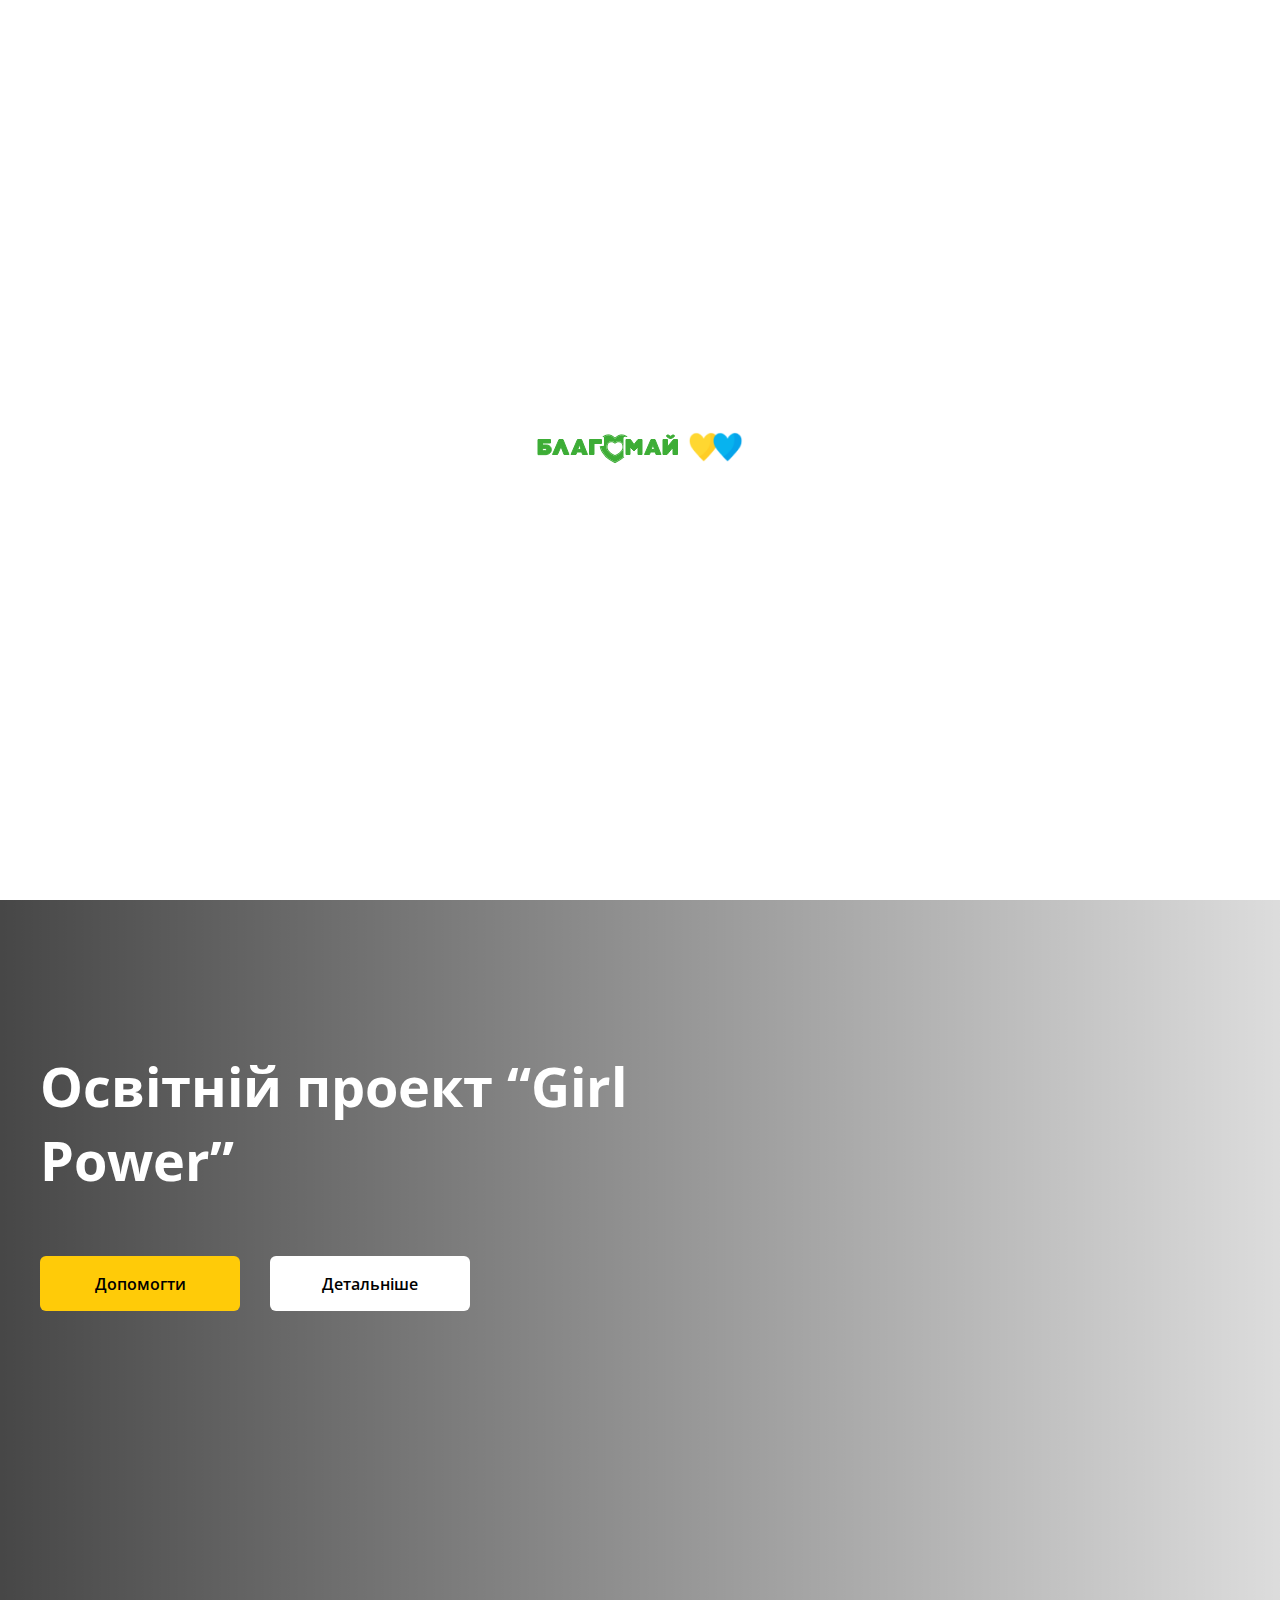
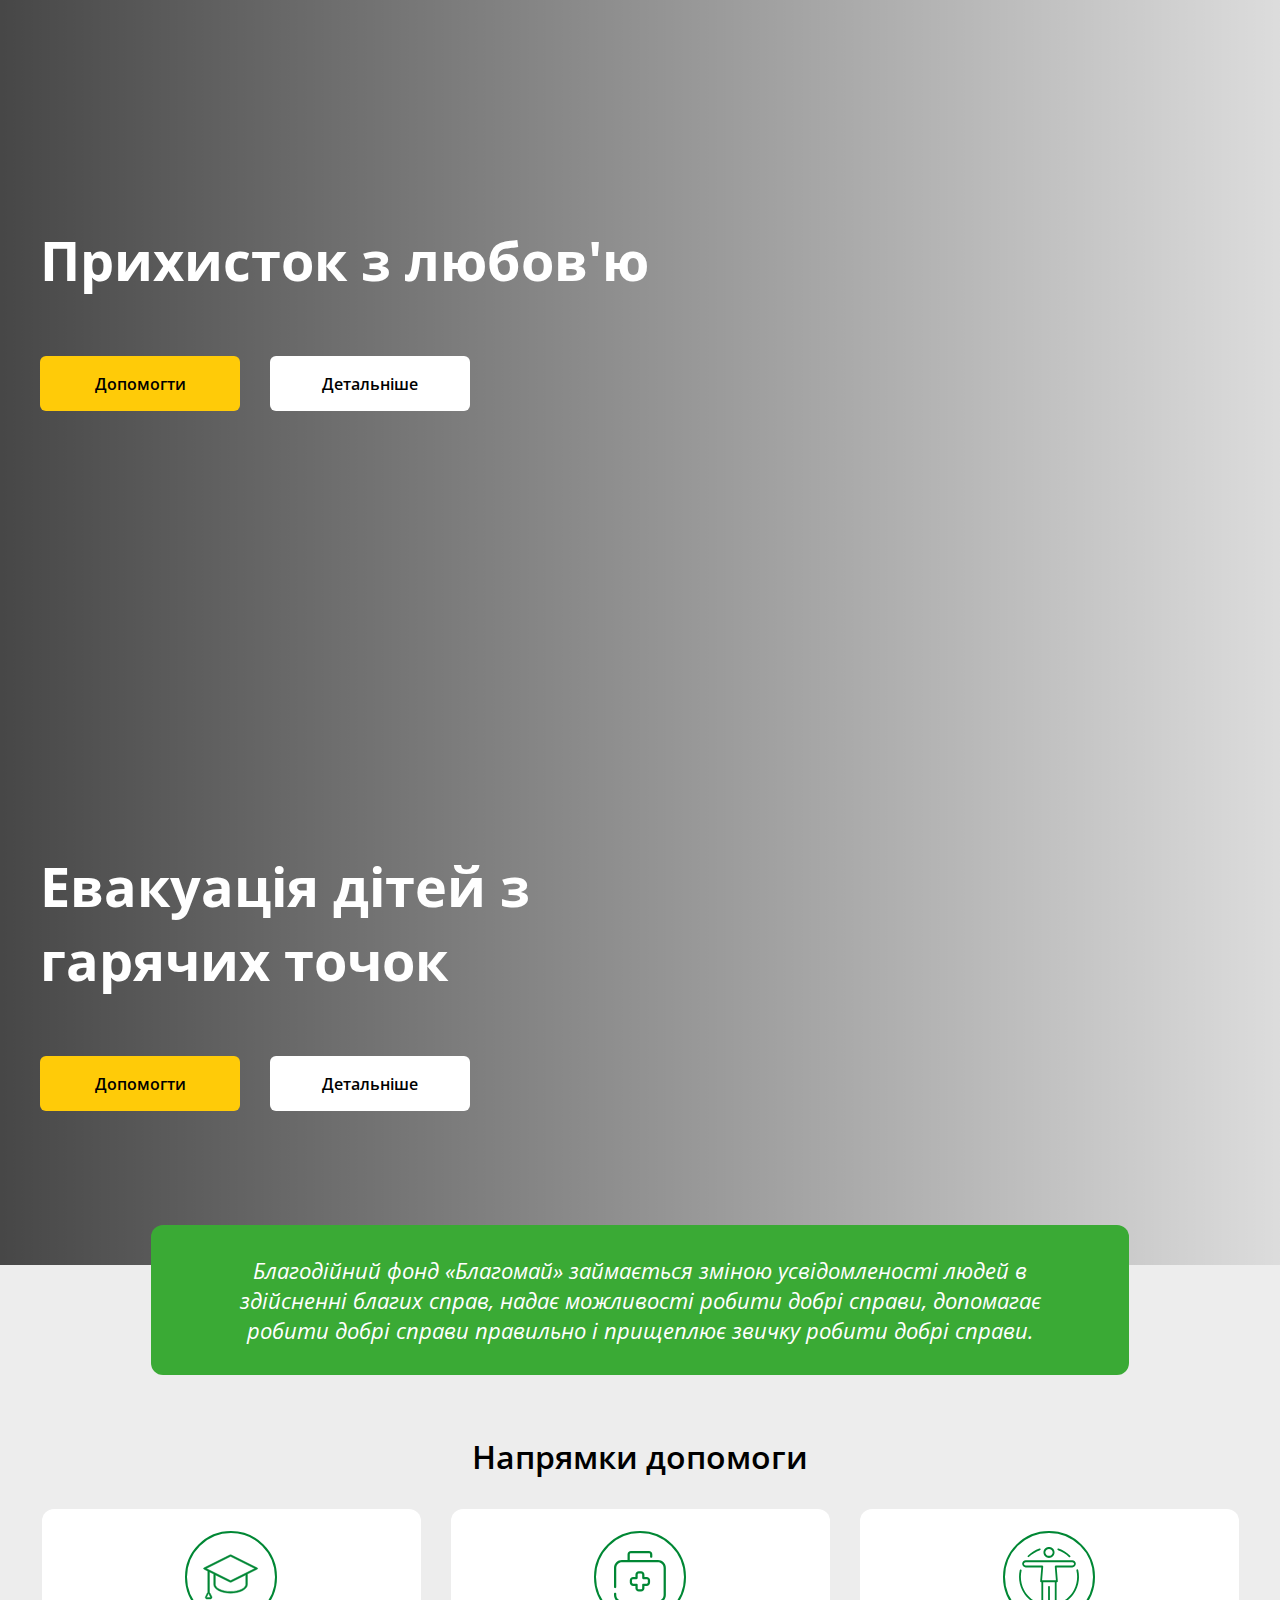
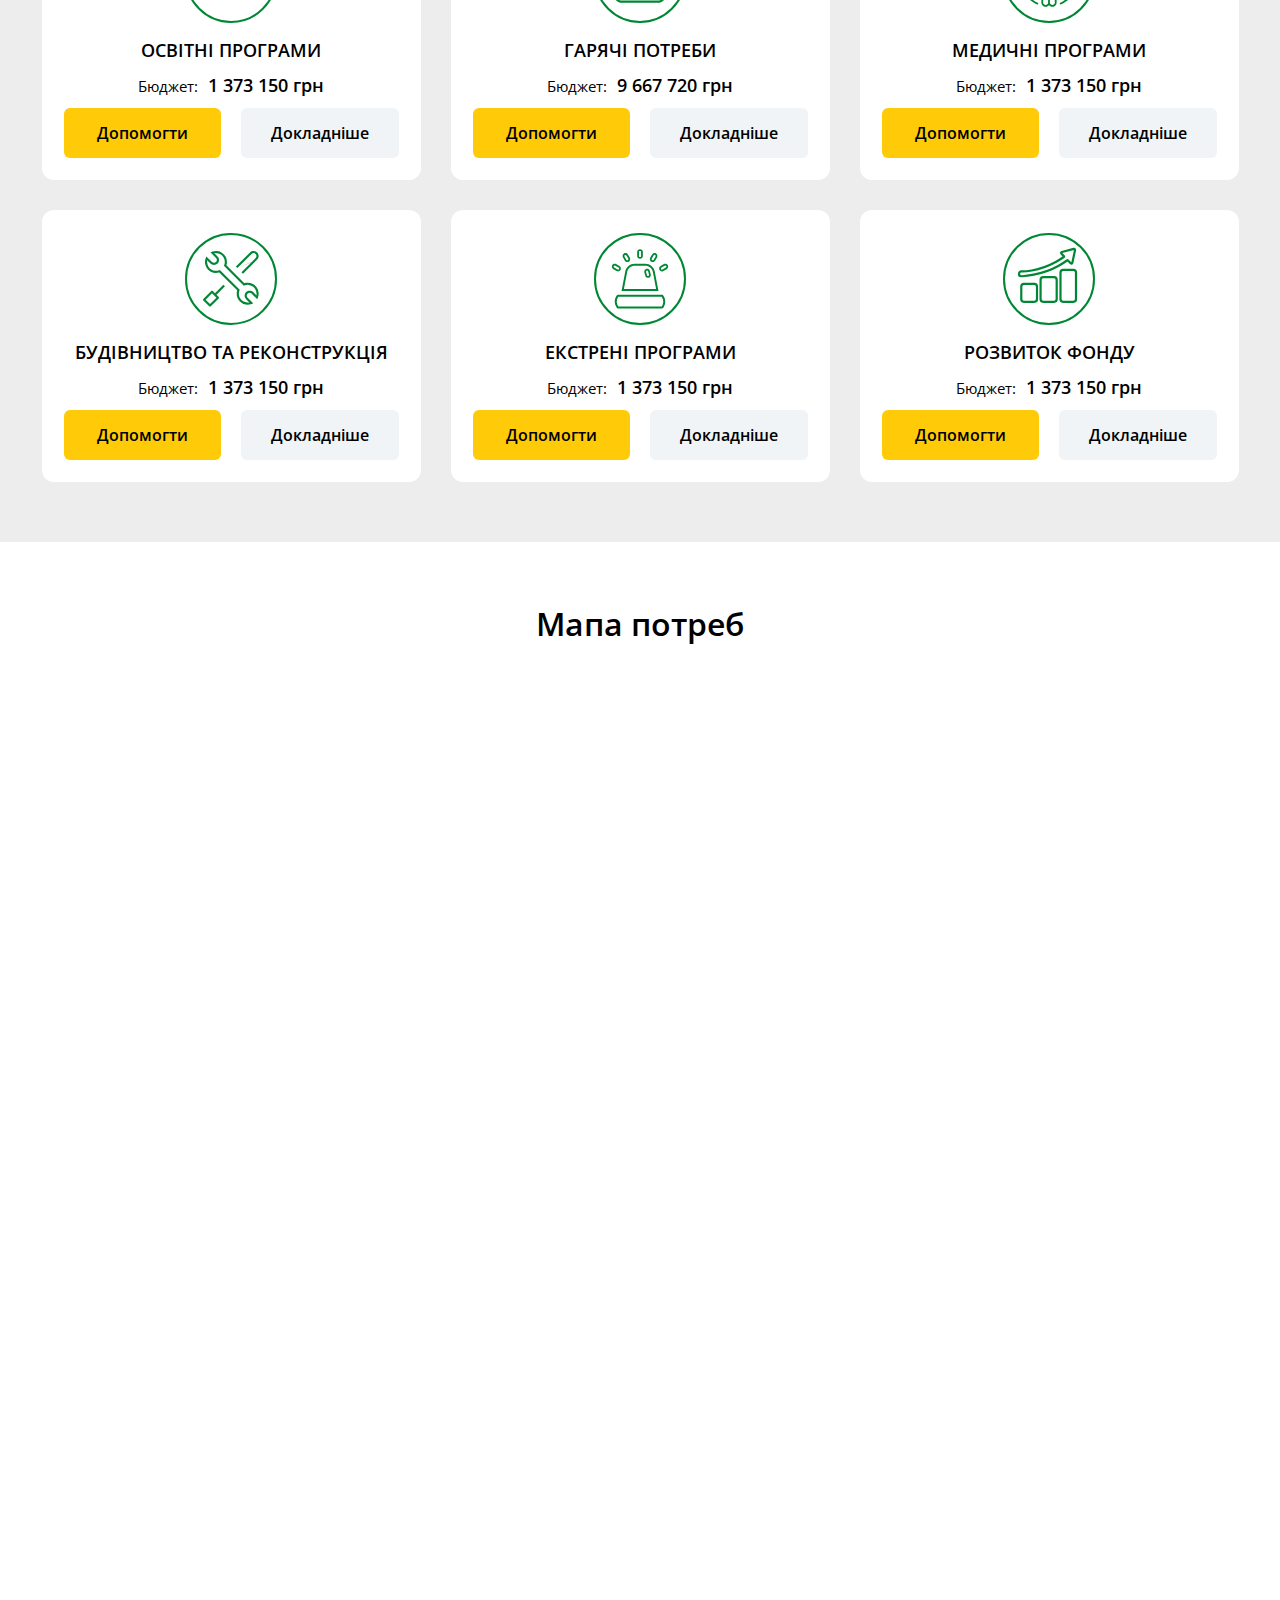
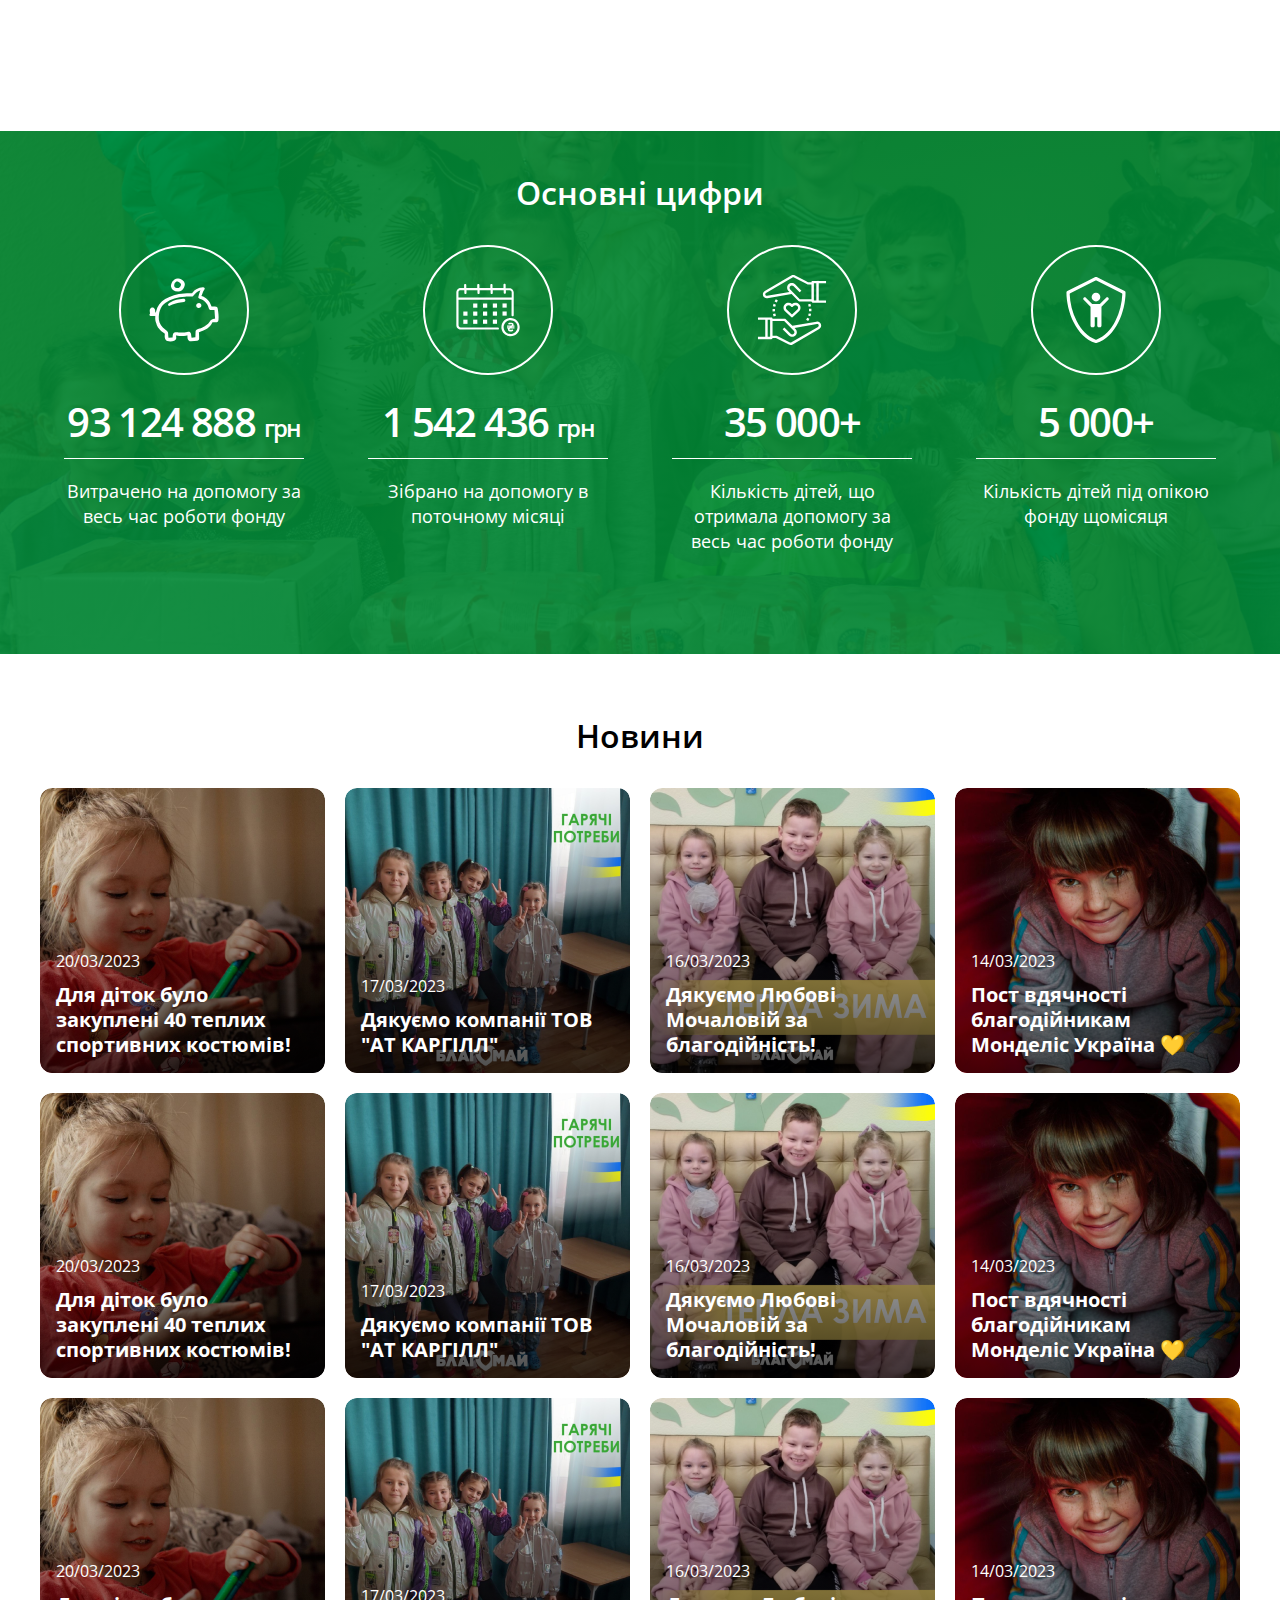
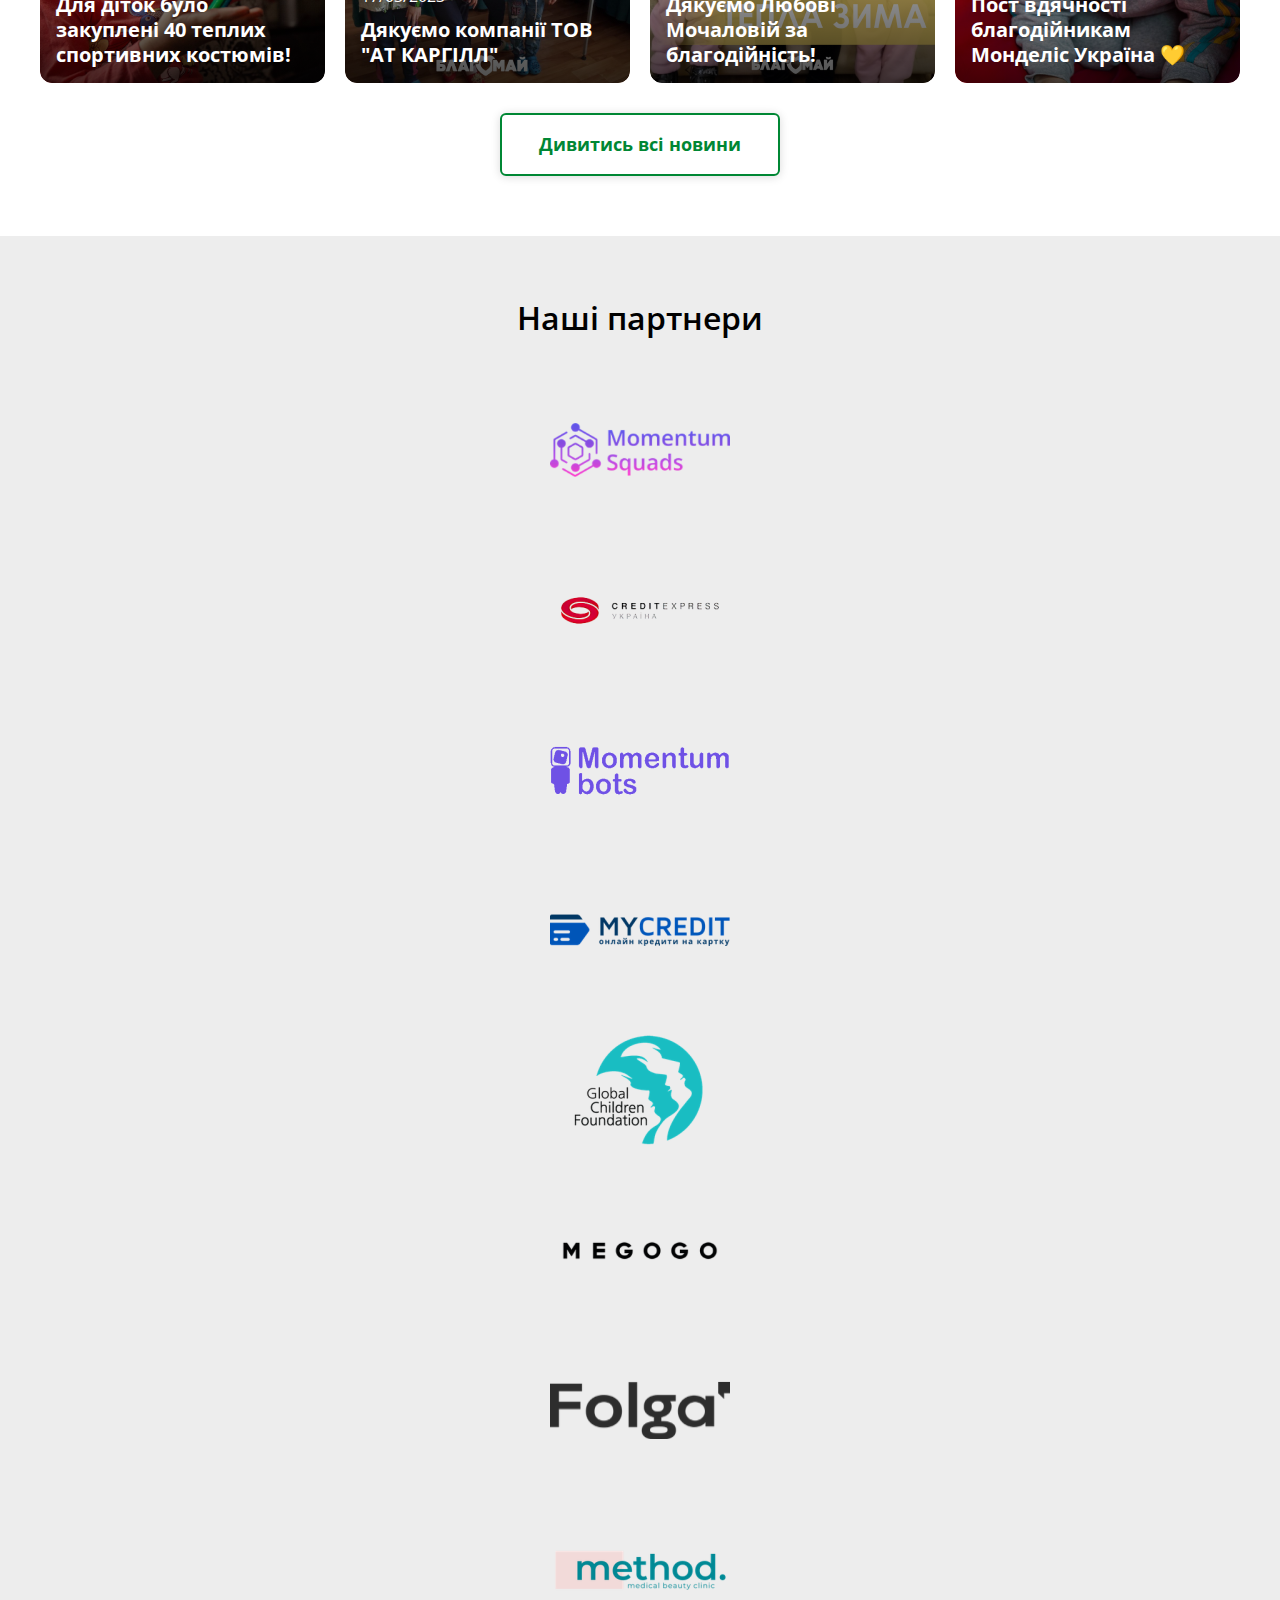
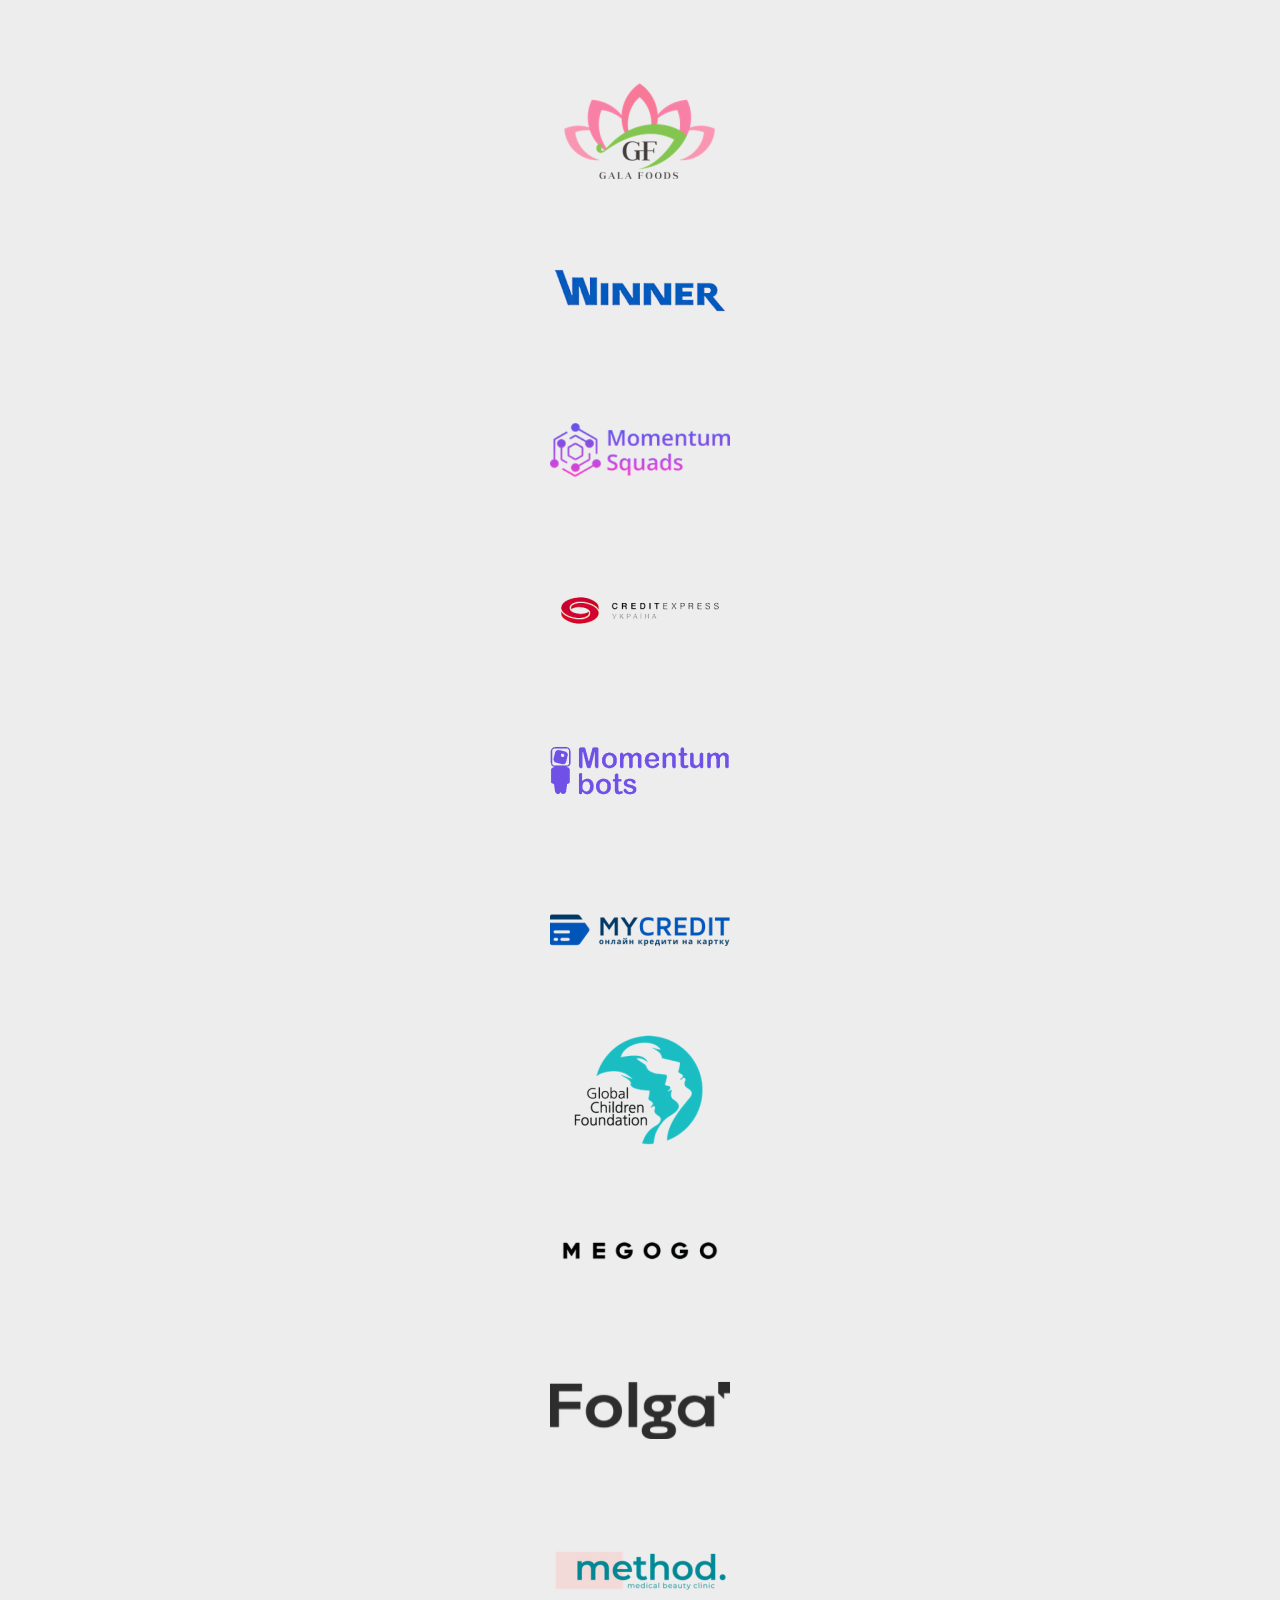
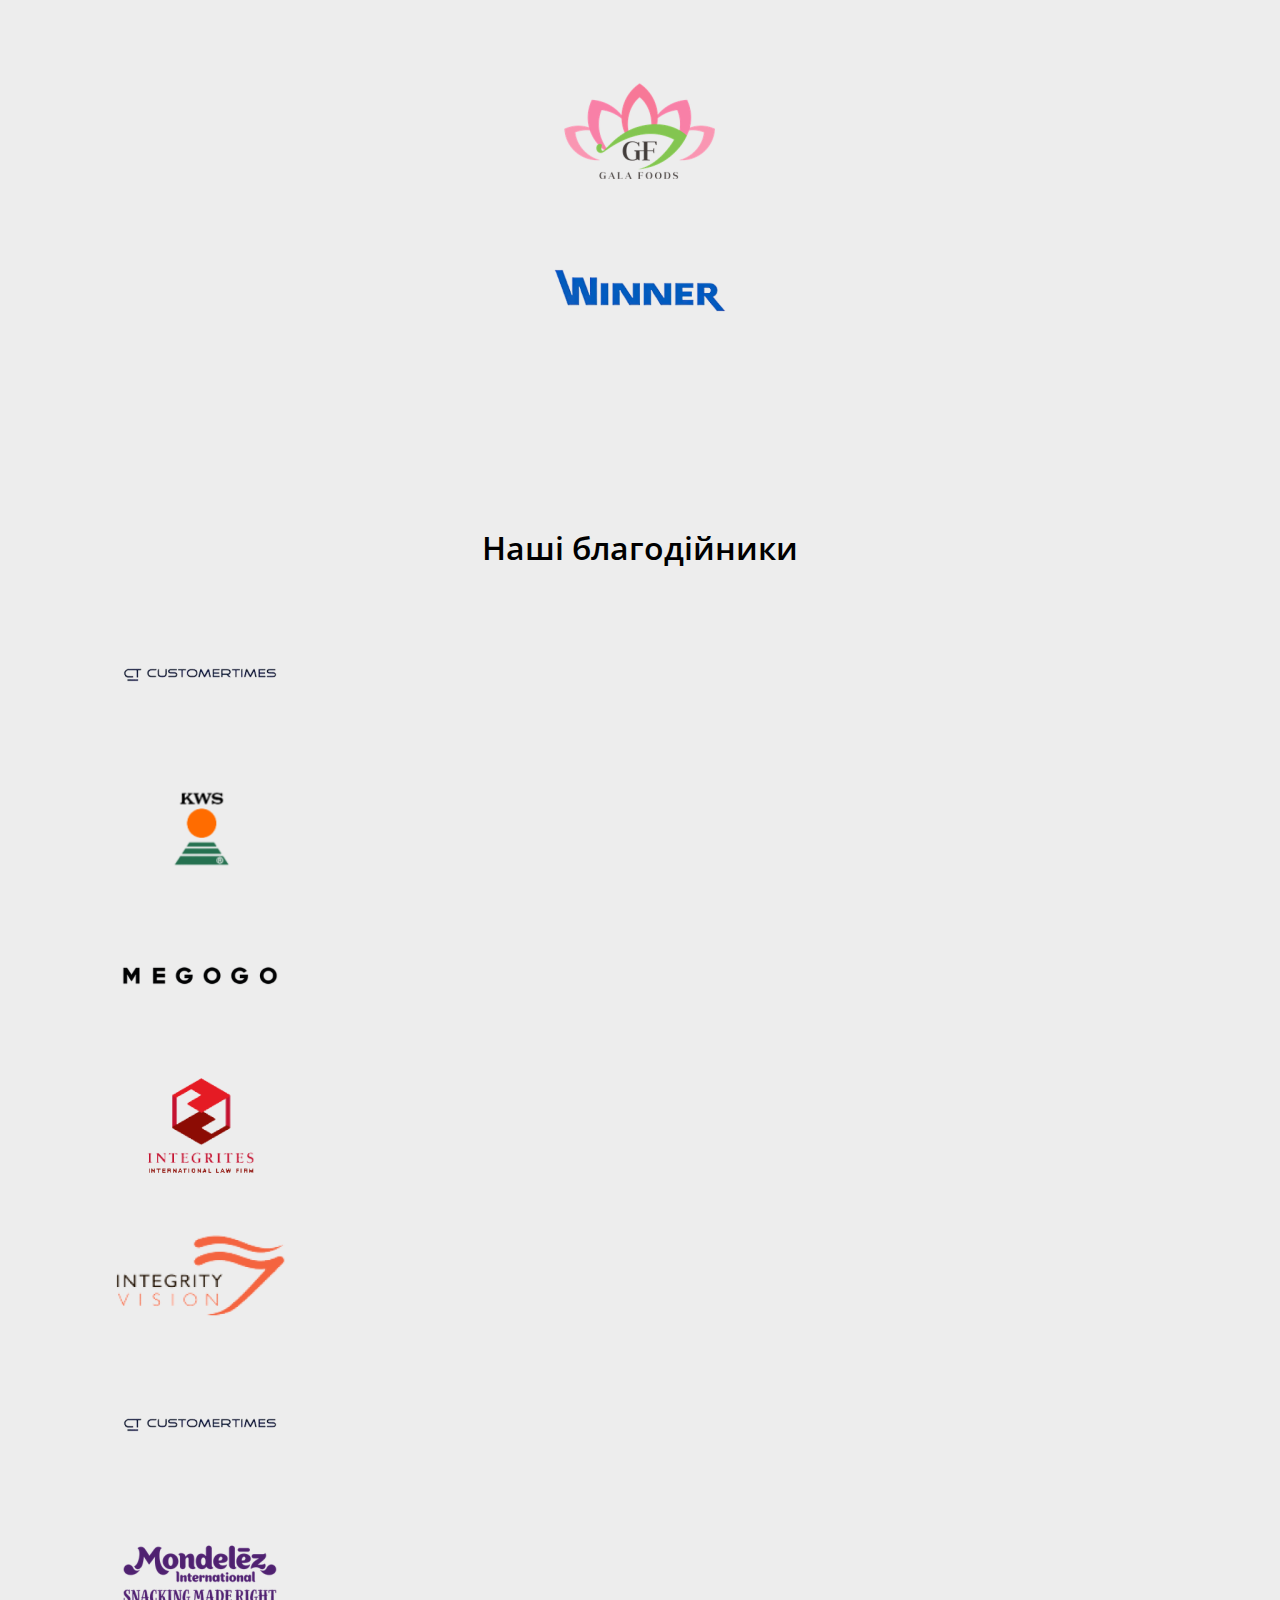
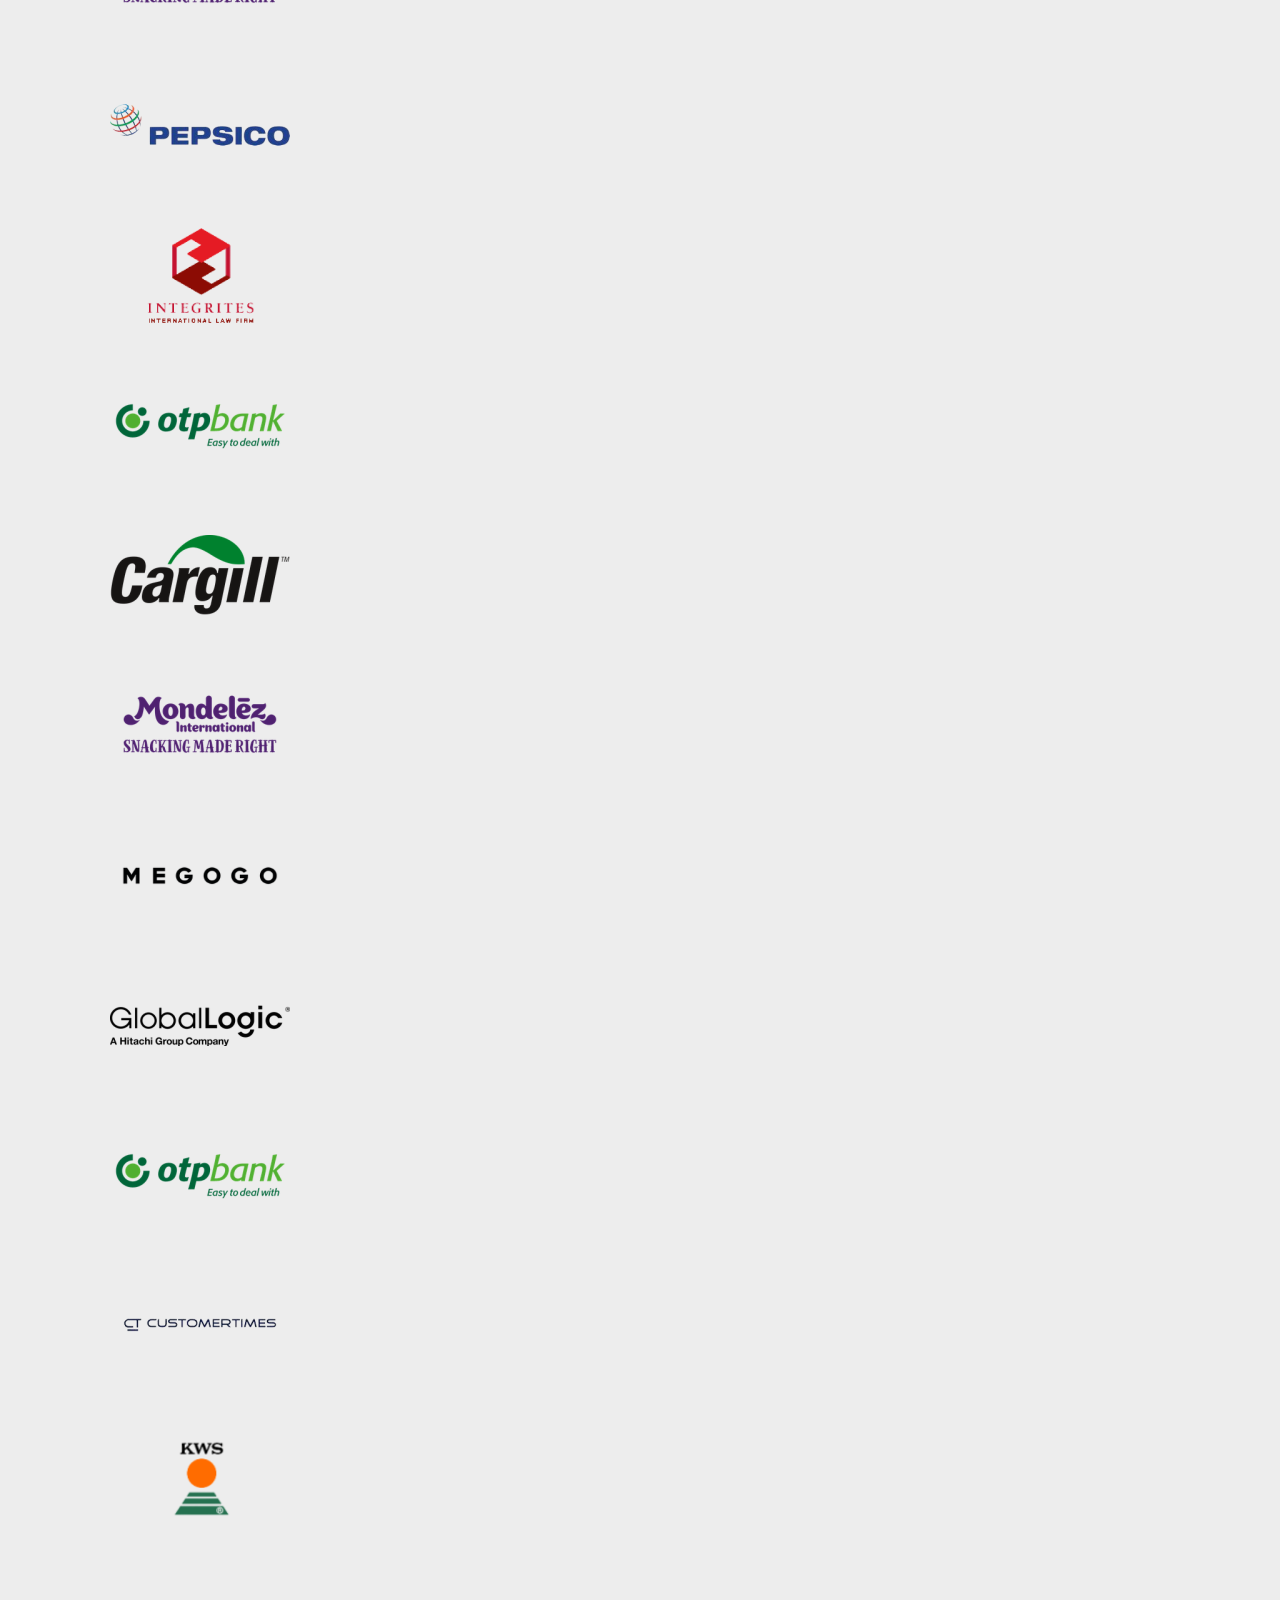
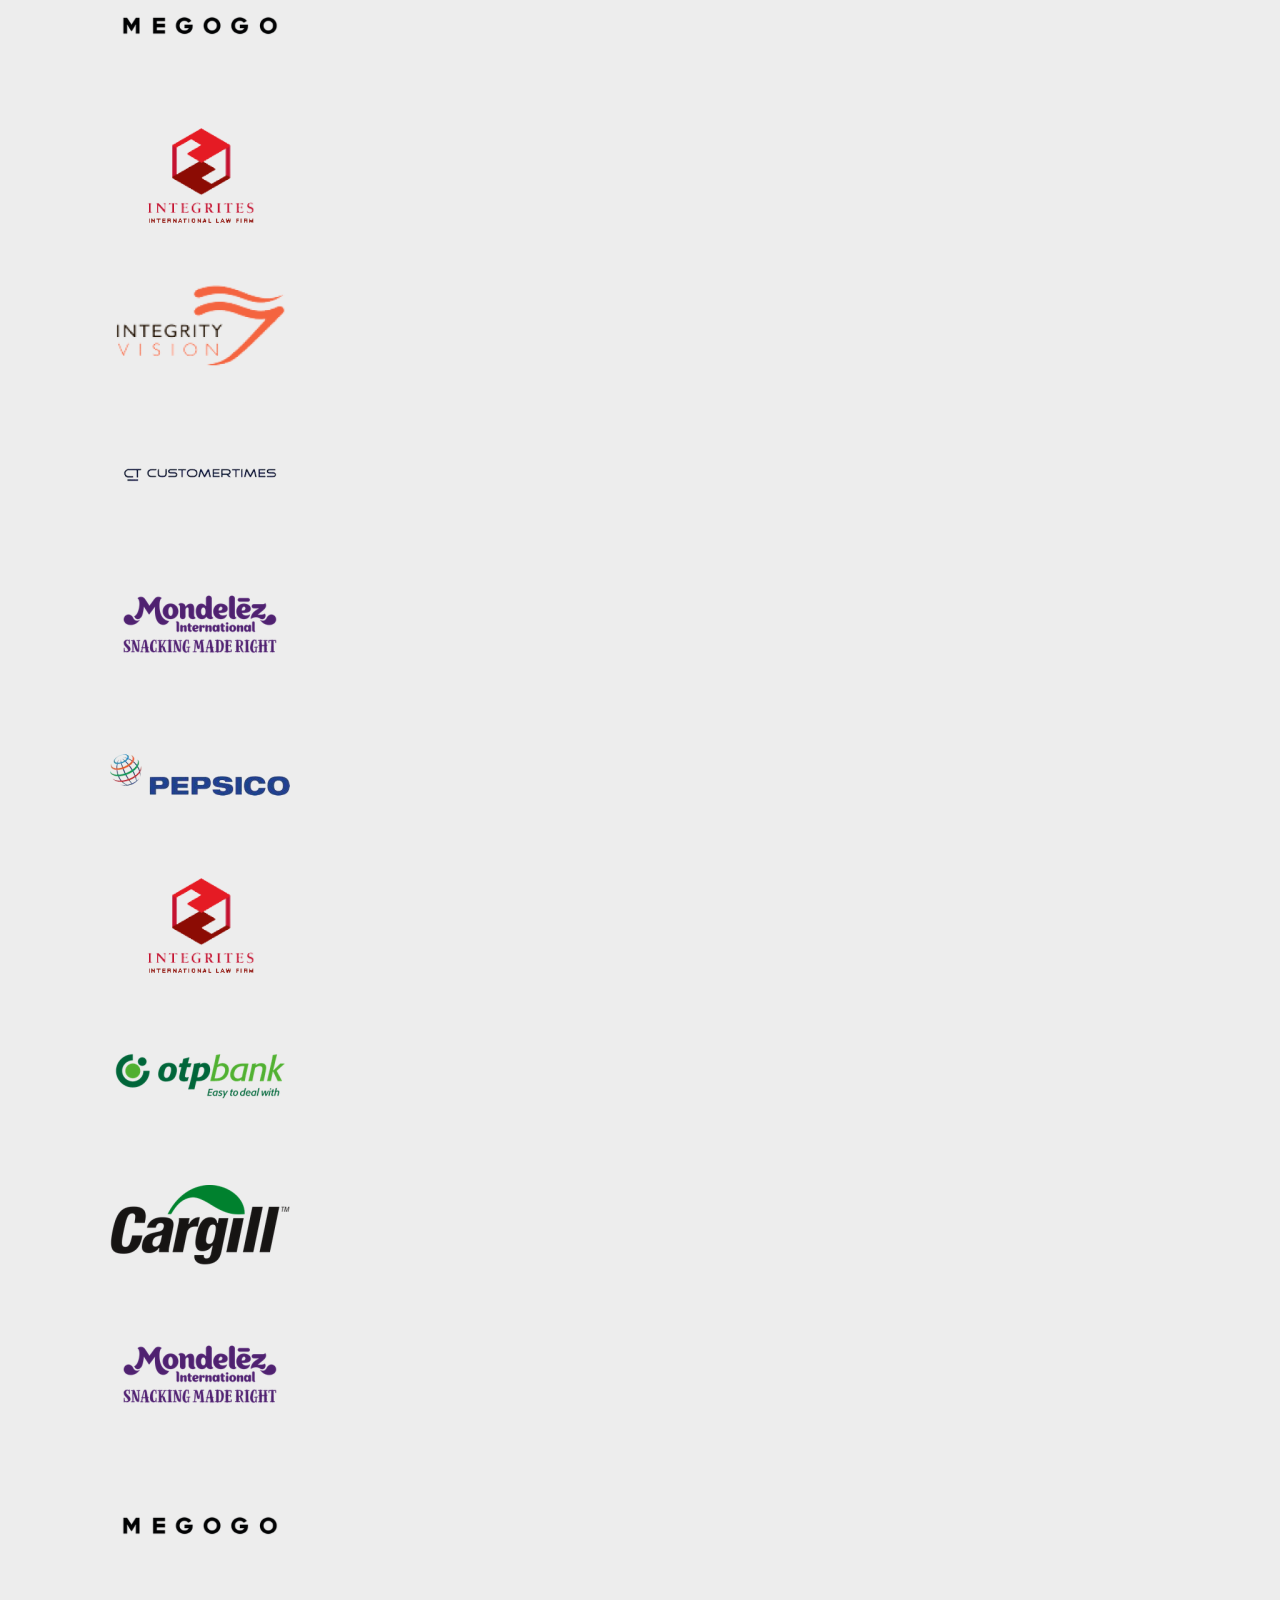
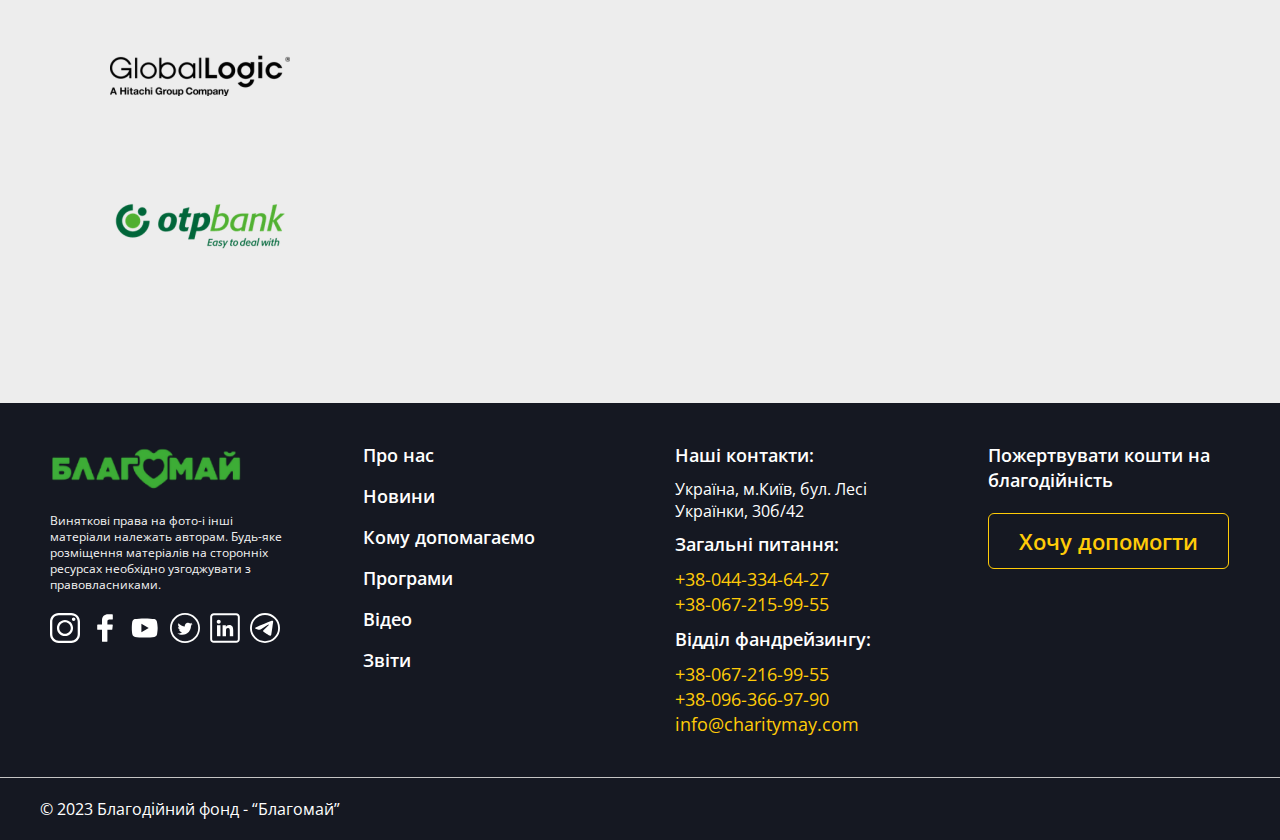
==== commit c2e5d422: "edits" ====
--- a/index.html
+++ b/index.html
@@ -114,7 +114,7 @@
                 </ul>
               </li>
               <li class="menu__list-item">
-                <a class="menu__list-link" href="templates/programsPage.html">Програми</a>
+                <a class="menu__list-link" href="../templates/programsPage.html">Програми</a>
               </li>
               <li class="menu__list-item">
                 <a class="menu__list-link" href="#">Приєднатися</a>
@@ -132,7 +132,7 @@
                   fill="#C4C4C4" />
               </svg>
             </button>
-            <a class="help__btn" href="#">Допомогти</a>
+            <a class="help__btn" href="../templates/donation.html">Допомогти</a>
             <button class="select-language">
               UA
               <ul class="select-language__list">
--- a/css/style.css
+++ b/css/style.css
@@ -40,6 +40,7 @@
   -ms-flex: 1 0 auto;
   flex: 1 0 auto;
 }
+
 .footer {
   -webkit-box-flex: 0;
   -ms-flex: 0 0 auto;
@@ -132,6 +133,7 @@
     width: 31px;
     height: 29px;
   }
+
   50% {
     width: 59px;
     height: 57px;
@@ -141,6 +143,7 @@
     -ms-transform: translateY(-25%);
     -o-transform: translateY(-25%);
   }
+
   60% {
     width: 31px;
     height: 29px;
@@ -156,9 +159,11 @@
   0% {
     fill: #3dad36;
   }
+
   50% {
     fill: #7feb78;
   }
+
   60% {
     fill: #3dad36;
   }
@@ -311,11 +316,11 @@
   margin-bottom: 24px;
 } */
 
-#header__mobile > div > div > nav > ul > li > a {
+#header__mobile>div>div>nav>ul>li>a {
   display: block;
 }
 
-#header__mobile > div > div > nav > ul > li > a::before {
+#header__mobile>div>div>nav>ul>li>a::before {
   width: 105px;
 }
 
@@ -515,6 +520,7 @@
   opacity: 0;
   visibility: hidden;
 }
+
 ul.sub-menu__list-mobile {
   position: static;
 }
@@ -767,23 +773,17 @@
   -moz-user-select: text;
   -ms-user-select: text;
   user-select: text;
-  background: linear-gradient(
-    270deg,
-    rgba(0, 0, 0, 0.07) 0%,
-    rgba(0, 0, 0, 0.7) 100%
-  );
-  background: -o-linear-gradient(
-    right,
-    rgba(0, 0, 0, 0.07) 0%,
-    rgba(0, 0, 0, 0.7) 100%
-  );
-  background: -webkit-gradient(
-    linear,
-    right top,
-    left top,
-    from(rgba(0, 0, 0, 0.07)),
-    to(rgba(0, 0, 0, 0.7))
-  );
+  background: linear-gradient(270deg,
+      rgba(0, 0, 0, 0.07) 0%,
+      rgba(0, 0, 0, 0.7) 100%);
+  background: -o-linear-gradient(right,
+      rgba(0, 0, 0, 0.07) 0%,
+      rgba(0, 0, 0, 0.7) 100%);
+  background: -webkit-gradient(linear,
+      right top,
+      left top,
+      from(rgba(0, 0, 0, 0.07)),
+      to(rgba(0, 0, 0, 0.7)));
 }
 
 .slider__item-img {
@@ -1039,25 +1039,19 @@
 
 .achievement {
   padding: 40px 0 100px;
-  background: -o-linear-gradient(
-      bottom,
+  background: -o-linear-gradient(bottom,
       rgba(0, 135, 52, 0.9),
-      rgba(0, 135, 52, 0.9)
-    ),
+      rgba(0, 135, 52, 0.9)),
     url("../img/IMG_7284-min.jpg");
-  background: -webkit-gradient(
-      linear,
+  background: -webkit-gradient(linear,
       left bottom,
       left top,
       from(rgba(0, 135, 52, 0.9)),
-      to(rgba(0, 135, 52, 0.9))
-    ),
+      to(rgba(0, 135, 52, 0.9))),
     url("../img/IMG_7284-min.jpg");
-  background: linear-gradient(
-      0deg,
+  background: linear-gradient(0deg,
       rgba(0, 135, 52, 0.9),
-      rgba(0, 135, 52, 0.9)
-    ),
+      rgba(0, 135, 52, 0.9)),
     url("../img/IMG_7284-min.jpg");
   background-repeat: no-repeat;
   background-size: cover;
@@ -1102,6 +1096,7 @@
   background-position: center center;
   background-size: cover;
 }
+
 .achievement__item:nth-child(2) .achievement__item-img {
   background-image: url("../img/monthly-desktop.svg");
   width: 130px;
@@ -1111,6 +1106,7 @@
   background-position: center center;
   background-size: cover;
 }
+
 .achievement__item:nth-child(3) .achievement__item-img {
   background-image: url("../img/support-desktop.svg");
   width: 130px;
@@ -1120,6 +1116,7 @@
   background-position: center center;
   background-size: cover;
 }
+
 .achievement__item:nth-child(4) .achievement__item-img {
   background-image: url("../img/child-desktop.svg");
   width: 130px;
@@ -1229,23 +1226,17 @@
   right: 0;
   bottom: 0;
   left: 0;
-  background: -webkit-gradient(
-    linear,
-    left top,
-    left bottom,
-    color-stop(16.98%, rgba(0, 0, 0, 0)),
-    to(rgba(0, 0, 0, 0.7))
-  );
-  background: -o-linear-gradient(
-    top,
-    rgba(0, 0, 0, 0) 16.98%,
-    rgba(0, 0, 0, 0.7) 100%
-  );
-  background: linear-gradient(
-    180deg,
-    rgba(0, 0, 0, 0) 16.98%,
-    rgba(0, 0, 0, 0.7) 100%
-  );
+  background: -webkit-gradient(linear,
+      left top,
+      left bottom,
+      color-stop(16.98%, rgba(0, 0, 0, 0)),
+      to(rgba(0, 0, 0, 0.7)));
+  background: -o-linear-gradient(top,
+      rgba(0, 0, 0, 0) 16.98%,
+      rgba(0, 0, 0, 0.7) 100%);
+  background: linear-gradient(180deg,
+      rgba(0, 0, 0, 0) 16.98%,
+      rgba(0, 0, 0, 0.7) 100%);
 }
 
 .card-content {
@@ -1334,6 +1325,7 @@
   display: grid !important;
   place-items: center;
 }
+
 .partners__slider {
   position: relative;
   margin-bottom: 36px;
@@ -1725,18 +1717,14 @@
   right: 0;
   bottom: 0;
   left: 0;
-  background: -webkit-gradient(
-    linear,
-    left bottom,
-    left top,
-    from(rgba(0, 0, 0, 0.4)),
-    to(rgba(0, 0, 0, 0.4))
-  );
-  background: -o-linear-gradient(
-    bottom,
-    rgba(0, 0, 0, 0.4),
-    rgba(0, 0, 0, 0.4)
-  );
+  background: -webkit-gradient(linear,
+      left bottom,
+      left top,
+      from(rgba(0, 0, 0, 0.4)),
+      to(rgba(0, 0, 0, 0.4)));
+  background: -o-linear-gradient(bottom,
+      rgba(0, 0, 0, 0.4),
+      rgba(0, 0, 0, 0.4));
   background: linear-gradient(0deg, rgba(0, 0, 0, 0.4), rgba(0, 0, 0, 0.4));
   width: 100%;
 }
@@ -1792,32 +1780,32 @@
   gap: 16px;
 }
 
-.programs__filter-items > *:nth-child(1) {
+.programs__filter-items>*:nth-child(1) {
   -ms-grid-row: 1;
   -ms-grid-column: 1;
 }
 
-.programs__filter-items > *:nth-child(2) {
+.programs__filter-items>*:nth-child(2) {
   -ms-grid-row: 1;
   -ms-grid-column: 3;
 }
 
-.programs__filter-items > *:nth-child(3) {
+.programs__filter-items>*:nth-child(3) {
   -ms-grid-row: 1;
   -ms-grid-column: 5;
 }
 
-.programs__filter-items > *:nth-child(4) {
+.programs__filter-items>*:nth-child(4) {
   -ms-grid-row: 1;
   -ms-grid-column: 7;
 }
 
-.programs__filter-items > *:nth-child(5) {
+.programs__filter-items>*:nth-child(5) {
   -ms-grid-row: 1;
   -ms-grid-column: 9;
 }
 
-.programs__filter-items > *:nth-child(6) {
+.programs__filter-items>*:nth-child(6) {
   -ms-grid-row: 1;
   -ms-grid-column: 11;
 }
@@ -1830,13 +1818,15 @@
   min-width: 150px;
 }
 
-div.mixitup-control-active > button {
+div.mixitup-control-active>button {
   background-color: var(--forestGreen);
 }
-div.mixitup-control-active > button path {
+
+div.mixitup-control-active>button path {
   fill: #fff;
 }
-div.mixitup-control-active > p {
+
+div.mixitup-control-active>p {
   color: var(--forestGreen);
 }
 
@@ -1929,7 +1919,7 @@
 }
 
 .programs__content-nav button.active {
-  /* border-color: var(--forestGreen); */
+  border-color: var(--forestGreen);
   color: var(--black);
   font-weight: 600;
 }
@@ -1939,6 +1929,7 @@
 }
 
 .border-btn {
+  left: 0px;
   position: absolute;
   height: 2px;
   width: 50%;
@@ -1947,9 +1938,9 @@
   transition: all 0.3s ease-in-out;
 }
 
-/* .programs__content-nav button:focus {
+.programs__content-nav button:focus {
   color: var(--black);
-} */
+}
 
 .program__map {
   height: 990px;
@@ -2084,7 +2075,8 @@
 
 .program__item-title h6 {
   display: -webkit-box;
-  -webkit-line-clamp: 2; /* Кількість рядків, яку ви хочете показати */
+  -webkit-line-clamp: 2;
+  /* Кількість рядків, яку ви хочете показати */
   -webkit-box-orient: vertical;
   overflow: hidden;
   text-overflow: ellipsis;
@@ -2290,24 +2282,711 @@
   border-top: 1px solid var(--silver);
 }
 
+
+
+
+/* DONATION SECTION */
+
+.donation {
+  padding-top: 80px;
+  background-color: #f7f7f7;
+}
+
+.donation__top {
+  padding: 40px 0;
+  border-bottom: 2px solid #ededed;
+}
+
+.donation__title {
+  font-family: 'Open Sans';
+  font-size: 28px;
+  font-style: normal;
+  font-weight: 600;
+  line-height: normal;
+  margin-bottom: 30px;
+}
+
+.donation__top-nav {
+  display: grid;
+  grid-template-columns: repeat(auto-fit, minmax(220px, 1fr));
+  grid-gap: 1rem;
+}
+
+.donation__nav-item {
+  display: flex;
+  flex-direction: column;
+  align-items: center;
+  padding: 20px 10px;
+  text-align: center;
+  border-radius: 12px;
+  background: #FFF;
+  box-shadow: 0px 1px 10px 0px rgba(0, 0, 0, 0.15);
+  transition: all 0.3s ease;
+  border: 2px solid transparent;
+}
+
+.donation__nav-item:hover {
+  border: 2px solid var(--forestGreen);
+  /* background-color: var(--forestGreen); */
+}
+
+.donation__nav-item:hover h6 {
+  color: var(--forestGreen);
+}
+
+.donation__nav-item svg path {
+  transition: fill 0.3s ease;
+}
+
+.donation__nav-item:hover svg path {
+  fill: var(--forestGreen);
+}
+
+.donation__nav-item h6 {
+  font-family: 'Open Sans';
+  font-size: 18px;
+  font-style: normal;
+  font-weight: 600;
+  line-height: normal;
+  margin-top: 10px;
+  color: #000;
+  transition: color 0.3s ease;
+}
+
+.paymentByCard {
+  padding: 40px 0;
+  background-color: #f7f7f7;
+}
+
+.paymentByCard__title,
+.bank-transfer__title,
+.transfer-abroad__title,
+.pay-crypto__title,
+.other-patments__title {
+  font-family: 'Open Sans';
+  font-size: 28px;
+  font-style: normal;
+  font-weight: 600;
+  line-height: normal;
+  margin-bottom: 30px;
+}
+
+.donation-card,
+.bank-transfer__card {
+  border-radius: 12px;
+  background-color: #fff;
+  padding: 20px;
+  max-width: 712px;
+}
+
+/* .donation-card__top {
+  display: flex;
+  justify-content: space-between;
+  position: relative;
+  margin-bottom: 40px;
+  border-bottom: 2px solid var(--lightGray);
+} */
+
+/* .donation-card__top button {
+  padding: 16px 0;
+  width: 50%;
+  font-family: 'Open Sans';
+  font-size: 18px;
+  font-style: normal;
+  font-weight: 600;
+  line-height: normal;
+  color: #6B6B6B;
+} */
+
+/* .donation-card__top button.active {
+  border-bottom: 2px solid #008734;
+  color: #000;
+} */
+
+.donation-card__price {
+  position: relative;
+  margin: 40px 0;
+}
+
+.donation-card__title,
+.your-data-form__title,
+.regular-payment__title {
+  font-family: 'Open Sans';
+  font-size: 22px;
+  font-style: normal;
+  font-weight: 600;
+  line-height: normal;
+  margin-bottom: 20px;
+}
+
+.enter-amount {
+  display: flex;
+  align-items: center;
+  gap: 20px;
+  margin-bottom: 20px;
+}
+
+.enter-amount input {
+  border-radius: 12px;
+  background: #F4F4F4;
+  padding: 22px;
+  border: none;
+  font-family: 'Open Sans';
+  font-size: 18px;
+  font-style: normal;
+  font-weight: 400;
+  line-height: normal;
+  outline: none;
+  width: 100%;
+}
+
+.enter-amount input::placeholder {
+  font-family: 'Open Sans';
+  font-size: 18px;
+  font-style: normal;
+  font-weight: 400;
+  line-height: normal;
+}
+
+.radio__inner {
+  display: flex;
+  gap: 12px;
+}
+
+.donat-inner {
+  display: grid;
+  grid-template-columns: repeat(auto-fit, minmax(70px, 1fr));
+  gap: 16px;
+}
+
+.custom-radio {
+  display: inline-block;
+  background-color: var(--whitesmoke);
+  width: 60px;
+  height: 60px;
+  border-radius: 50%;
+  display: flex;
+  justify-content: center;
+  align-items: center;
+  cursor: pointer;
+  color: #000;
+  font-size: 15px;
+  transition: all 0.2s ease;
+  user-select: none;
+}
+
+.custom-radio-sum {
+  height: 40px;
+  background-color: var(--whitesmoke);
+  display: inline-block;
+  text-align: center;
+  vertical-align: sub;
+  display: flex;
+  justify-content: center;
+  align-items: center;
+  border-radius: 12px;
+  font-size: 15px;
+  transition: all 0.2s ease;
+  user-select: none;
+  cursor: pointer;
+}
+
+.custom-radio-sum svg {
+  margin-right: 5px;
+  transform: translateY(1px);
+}
+
+.real-radio:checked+.custom-radio-sum svg path {
+  fill: #fff;
+}
+
+.real-radio:checked+.custom-radio-sum {
+  background-color: var(--forestGreen);
+  color: #fff;
+}
+
+.real-radio {
+  width: 0px;
+  height: 0px;
+  position: absolute;
+  z-index: -1;
+}
+
+.real-radio:checked+.custom-radio {
+  background-color: var(--forestGreen);
+  color: #fff;
+}
+
+.select-amount p {
+  margin-bottom: 10px;
+}
+
+.regular-payment {
+  margin-bottom: 40px;
+}
+
+.regular-payment__inner {
+  display: flex;
+  justify-content: space-between;
+  gap: 20px;
+}
+
+.regular-payment__date {
+  width: 100%;
+}
+
+.regular-payment__date p,
+.regular-payment__regularity p {
+  font-size: 15px;
+  margin-bottom: 10px;
+}
+
+.regular-payment__date input {
+  width: 100%;
+  padding: 10px 22px;
+  border: none;
+  border-radius: 12px;
+  background-color: var(--whitesmoke);
+  height: 50px;
+  color: #6B6B6B;
+  outline: none;
+}
+
+::-webkit-calendar-picker-indicator {
+  color: transparent;
+  /* opacity: 1; */
+  background: url('/img/calendar-icon.svg') no-repeat center;
+  background-size: contain;
+}
+
+.regular-payment__regularity div {
+  display: flex;
+  gap: 10px;
+}
+
+.regular-payment__regularity div label span {
+  width: 158px;
+  height: 50px;
+}
+
+.your-data-form__inputs {
+  display: grid;
+  grid-template-columns: repeat(auto-fit, minmax(250px, 1fr));
+  gap: 20px;
+  margin-bottom: 40px;
+}
+
+.your-data-form__inputs div label {
+  display: block;
+  font-size: 15px;
+  margin-bottom: 10px;
+}
+
+.your-data-form__inputs div input {
+  width: 100%;
+  border: none;
+  padding: 10px 22px;
+  background-color: #f4f4f4;
+  border-radius: 12px;
+  font-size: 18px;
+  font-weight: 400;
+  outline: none;
+}
+
+.your-data-form__inputs div input::placeholder {
+  color: #6B6B6B;
+}
+
+.privacy-policy {
+  margin-bottom: 20px;
+}
+
+.real-checkbox {
+  width: 0;
+  height: 0;
+  position: absolute;
+  z-index: -1;
+}
+
+.custom-checkbox {
+  position: relative;
+  width: 20px;
+  height: 20px;
+  border: 1px solid var(--forestGreen);
+  border-radius: 4px;
+  display: inline-block;
+  vertical-align: sub;
+  margin-right: 10px;
+}
+
+.custom-checkbox::before {
+  content: '';
+  position: absolute;
+  width: 14px;
+  height: 12px;
+  background-image: url('/img/check.svg');
+  background-repeat: no-repeat;
+  background-size: contain;
+  left: 50%;
+  top: 50%;
+  transform: translate(-50%, -50%) scale(0);
+  transition: all 0.3s ease;
+}
+
+.real-checkbox:checked+.custom-checkbox::before {
+  transform: translate(-50%, -50%) scale(1);
+}
+
+.real-checkbox:checked+.custom-checkbox {
+  background-color: var(--forestGreen);
+}
+
+.privacy-policy label a {
+  color: var(--forestGreen);
+}
+
+.submit-form {
+  display: flex;
+  align-items: center;
+  gap: 20px;
+}
+
+.submit-btn {
+  padding: 11px 22px;
+  border-radius: 6px;
+  border: none;
+  background-color: var(--gold);
+  font-size: 16px;
+  font-weight: 600;
+  width: 48%;
+  transition: background-color 0.3s ease;
+  cursor: pointer;
+}
+
+.submit-btn:hover {
+  background-color: #FFE609;
+}
+
+.bank-transfer {
+  background-color: #f7f7f7;
+  padding: 40px 0;
+}
+
+.nav-buttons {
+  display: flex;
+  position: relative;
+  justify-content: space-around;
+}
+
+.nav-button {
+  border: none;
+  background-color: transparent;
+  cursor: pointer;
+  padding: 16px 20px;
+  font-size: 18px;
+  outline: none;
+  text-decoration: none;
+  transition: all 0.3s ease;
+  flex-grow: 1;
+  color: #6B6B6B;
+}
+
+.nav-button.active {
+  color: #000;
+  font-weight: 600;
+}
+
+.nav-line {
+  position: absolute;
+  bottom: 0;
+  left: 0;
+  height: 2px;
+  background-color: var(--forestGreen);
+  transition: transform 0.3s ease, width 0.3s ease;
+  /* Додали перехід для згладжування змін позиції і ширини */
+}
+
+/*  */
+
+.bank-transfer__card-content {
+  display: none;
+}
+
+.bank-transfer__card-content.active {
+  display: block;
+}
+
+
+.bank-tranfer__privat,
+.bank-tranfer__otp {
+  margin-top: 40px;
+}
+
+.notification {
+  display: none;
+  align-items: center;
+  text-wrap: nowrap;
+  gap: 20px;
+  position: fixed;
+  bottom: 20px;
+  left: 50%;
+  transform: translateX(-50%);
+  border: 2px solid var(--gold);
+  background-color: #fff;
+  color: var(--gold);
+  padding: 11px 22px;
+  border-radius: 5px;
+  z-index: 999;
+}
+
+
+.privat__title,
+.otp__title {
+  position: relative;
+  display: block;
+  margin-bottom: 7px;
+  padding-left: 40px;
+}
+
+.privat__title::before {
+  content: '';
+  position: absolute;
+  width: 24px;
+  height: 24px;
+  left: 0px;
+  background-image: url('../img/privat-icon.png');
+  background-repeat: no-repeat;
+  background-position: center center;
+  background-size: contain;
+}
+
+.otp__title::before {
+  content: '';
+  position: absolute;
+  width: 24px;
+  height: 24px;
+  left: 0px;
+  background-image: url('../img/otp-icon.svg');
+  background-repeat: no-repeat;
+  background-position: center center;
+  background-size: contain;
+}
+
+.bank-tranfer__privat label,
+.bank-tranfer__otp label {
+  display: block;
+  margin-bottom: 6px;
+  margin-top: 10px;
+}
+
+.bank-tranfer__privat>span,
+.bank-tranfer__otp>span {
+  position: relative;
+  font-size: 20px;
+  font-weight: 600;
+  padding-right: 16px;
+  word-break: break-word;
+}
+
+.copy-btn {
+  -webkit-transform: translateY(5px);
+  -ms-transform: translateY(5px);
+  transform: translateY(5px);
+}
+
+.copy-all-data {
+  position: relative;
+  display: flex;
+  align-items: center;
+  justify-content: center;
+  gap: 20px;
+  padding: 13px 27px;
+  border-radius: 6px;
+  border: 2px solid var(--gold);
+  margin-top: 10px;
+  color: var(--gold);
+  transition: all 0.3s ease;
+  font-weight: 600;
+}
+
+.copy-all-data span {
+  margin-right: 44px;
+}
+
+.copy-all-data:hover {
+  background-color: var(--gold);
+  color: #fff;
+}
+
+.copy-all-data svg path {
+  transition: fill 0.3s ease;
+}
+
+.copy-all-data:hover svg path {
+  fill: #fff;
+}
+
+.transfer-abroad {
+  padding: 40px 0;
+  background-color: #f7f7f7;
+}
+
+.small-cards {
+  display: flex;
+  gap: 20px;
+  flex-wrap: wrap;
+}
+
+.small-card {
+  display: flex;
+  flex-direction: column;
+  align-items: start;
+  padding: 20px;
+  border-radius: 12px;
+  background-color: #fff;
+  max-width: 285px;
+}
+
+.small-card p {
+  flex-grow: 1;
+}
+
+.small-card img {
+  margin-bottom: 20px;
+  max-height: 35px;
+  object-fit: contain;
+}
+
+.pay-btn {
+  margin-top: 20px;
+  padding: 11px 22px;
+  display: block;
+  background-color: var(--gold);
+  border-radius: 6px;
+  text-align: center;
+  font-weight: 600;
+  color: #000;
+  width: 100%;
+  transition: background-color 0.3s ease;
+}
+
+.pay-btn:hover {
+  background-color: #FFE609;
+}
+
+.pay-crypto,
+.other-payments {
+  padding: 40px 0;
+  background-color: #F7F7F7;
+}
+
+.accordion__wrapper {
+  max-width: 386px;
+}
+
+.accordion {
+  display: flex;
+  justify-content: space-between;
+  align-items: center;
+  background-color: #fff;
+  color: #000000;
+  cursor: pointer;
+  padding: 10px 22px;
+  width: 100%;
+  border: none;
+  border-radius: 12px;
+  text-align: left;
+  outline: none;
+  font-size: 16px;
+  font-weight: 600;
+  transition: all 0.3s ease;
+  margin-top: 20px;
+}
+
+.accordion svg,
+.accordion.active svg rect {
+  transition: all 0.3s ease;
+}
+
+.accordion.active svg {
+  transform: rotate(90deg);
+}
+
+.accordion.active svg path {
+  fill: var(--forestGreen);
+}
+
+.accordion.active svg rect {
+  stroke: var(--forestGreen);
+}
+
+.accordion.active:after {
+  transform: rotate(90deg);
+}
+
+.accordion.active+.panel {
+  margin-top: 10px;
+}
+
+.panel {
+  padding: 0 18px;
+  max-height: 0;
+  overflow: hidden;
+  transition: max-height 0.2s ease-out;
+}
+
+/*  */
+
+.reporting {
+  background-color: #f7f7f7;
+  padding: 40px 0;
+  position: absolute;
+  right: 0px;
+  top: 0px;
+}
+
+.reoprting__title {
+  font-size: 24px;
+  font-weight: 600;
+  margin-bottom: 30px;
+}
+
+.donation__wrapper {
+  position: relative;
+}
+
+.donation__inner {
+  background-color: #f7f7f7;
+
+}
+
 /* ADAPTIVE */
 
 @media (max-width: 1200px) {
+  .donation {
+    padding-top: 65px;
+  }
+
   .header__inner .menu {
     display: none;
   }
+
   .user-navigation .search__btn {
     display: none;
   }
+
   .user-navigation .help__btn {
     display: none;
   }
+
   .user-navigation .user-login {
     display: none;
   }
+
   .user-navigation .burger-button {
     display: block;
   }
+
   .header__mobile-inner {
     display: -webkit-box;
     display: -ms-flexbox;
@@ -2320,22 +2999,24 @@
     -ms-flex-align: start;
     align-items: start;
   }
+
   .header__mobile-form {
     width: 100%;
   }
+
   a.help__btn-mobile {
     max-width: 100%;
   }
-  #header__mobile > div > div > nav {
+
+  #header__mobile>div>div>nav {
     width: 100%;
   }
-  /* #header__mobile > div > div > nav > ul > li > a {
-    display: block;
-  } */
-  #header__mobile > div > div > nav > ul > li > a::after {
+
+  #header__mobile>div>div>nav>ul>li>a::after {
     right: 16px;
     left: auto;
   }
+
   .programs__filter-items {
     -ms-grid-columns: 1fr 16px 1fr 16px 1fr;
     grid-template-columns: repeat(3, 1fr);
@@ -2344,29 +3025,41 @@
     place-items: center;
     gap: 16px;
   }
-  .programs__filter-items > *:nth-child(1) {
+
+  .programs__filter-items>*:nth-child(1) {
     -ms-grid-row: 1;
     -ms-grid-column: 1;
   }
-  .programs__filter-items > *:nth-child(2) {
+
+  .programs__filter-items>*:nth-child(2) {
     -ms-grid-row: 1;
     -ms-grid-column: 3;
   }
-  .programs__filter-items > *:nth-child(3) {
+
+  .programs__filter-items>*:nth-child(3) {
     -ms-grid-row: 1;
     -ms-grid-column: 5;
   }
-  .programs__filter-items > *:nth-child(4) {
+
+  .programs__filter-items>*:nth-child(4) {
     -ms-grid-row: 3;
     -ms-grid-column: 1;
   }
-  .programs__filter-items > *:nth-child(5) {
+
+  .programs__filter-items>*:nth-child(5) {
     -ms-grid-row: 3;
     -ms-grid-column: 3;
   }
-  .programs__filter-items > *:nth-child(6) {
+
+  .programs__filter-items>*:nth-child(6) {
     -ms-grid-row: 3;
     -ms-grid-column: 5;
+  }
+}
+
+@media (max-width: 1160px) {
+  .reporting {
+    position: static;
   }
 }
 
@@ -2374,69 +3067,136 @@
   .hero__text {
     border-radius: 0px;
   }
+
   .program__wrapper {
     display: block;
   }
+
   .aside {
     width: 100%;
     padding: 40px 0 0;
   }
+
   .program__content-midle img {
     margin: 13px auto 30px;
   }
+
   .map iframe {
     width: 100%;
     height: 1270px;
   }
+
   .program__map {
     height: 1265px;
   }
+
+  .donation__top-nav {
+    grid-template-columns: repeat(auto-fit, minmax(100%, 1fr));
+    gap: 20px;
+  }
+
+  .donation__nav-item {
+    flex-direction: row;
+    padding: 10px 16px;
+    gap: 16px;
+    font-size: 16px;
+  }
+
+  .donation__nav-item h6 {
+    margin: 0;
+  }
 }
 
 @media (max-width: 768px) {
+  .donation__top {
+    padding: 20px 0;
+  }
+
+  .paymentByCard,
+  .bank-transfer,
+  .transfer-abroad,
+  .pay-crypto,
+  .other-payments,
+  .reporting {
+    padding: 30px 0;
+  }
+
+  .donation__title,
+  .paymentByCard__title,
+  .bank-transfer__title,
+  .transfer-abroad__title,
+  .pay-crypto__title,
+  .other-patments__title {
+    font-size: 22px;
+  }
+
+  .donation__nav-item svg {
+    width: 35px;
+    height: 35px;
+  }
+
   .offer__title {
     max-width: 500px;
     font-size: 32px;
     line-height: 42px;
   }
+
   .news__list {
     -webkit-box-pack: center;
     -ms-flex-pack: center;
     justify-content: center;
   }
+
   .program__content-top {
     -ms-flex-wrap: wrap;
     flex-wrap: wrap;
     gap: 20px;
   }
+
   .program__info {
     display: block;
   }
+
   .program__info .program__help-btn {
     margin-top: 20px;
   }
+
   .program__info-collect {
     margin-right: 0;
   }
+
   .program__content-midle img {
     margin: 19px auto 20px;
   }
+
   .programs__content-nav {
     margin-top: 9px;
   }
+
   .map iframe {
     height: 1570px;
   }
+
   .program__map {
     height: 1570px;
   }
-}
+
+  .regular-payment__inner {
+    /* display: flex;
+    justify-content: space-between;
+    gap: 20px; */
+    flex-direction: column;
+  }
+}
+
 @media (max-width: 550px) {
+
   .offer__btn .help__btn,
   .offer__btn .more__btn {
     min-width: 130px;
     margin: 0;
   }
+
   .partners__logo {
     min-height: 160px;
     max-width: 130px;
@@ -2444,35 +3204,44 @@
     display: grid;
     place-items: center;
   }
+
   .partners__slider {
     padding: 0;
   }
+
   .charity__slider {
     padding: 0;
   }
+
   .programs__top-title {
     font-size: 18px;
     line-height: 25px;
   }
+
   .programs__top {
     padding: 85px 0 20px;
   }
+
   .reset-filter {
     font-size: 14px;
     line-height: 19px;
   }
+
   .filter__item {
     max-width: 80px;
     min-width: 80px;
   }
+
   .filter__item button {
     width: 52px;
     height: 52px;
   }
+
   .filter__item button svg {
     width: 32px;
     height: 32px;
   }
+
   .filter__item p {
     font-size: 11px;
     line-height: 15px;
@@ -2481,109 +3250,188 @@
     -ms-hyphens: auto;
     hyphens: auto;
   }
+
   .programs__content {
     padding: 46px 0 40px;
   }
+
   .programs__content-nav button {
     font-size: 14px;
     padding: 0 5px 10px;
   }
+
   .programs__content-nav .program__help-btn {
     padding: 11.5px 14.5px;
     text-align: center;
     width: 120px;
   }
+
   .map iframe {
     height: 1675px;
   }
+
   .program__map {
     height: 1675px;
   }
+
   .programs__content-title h2 .wrapper-icon {
     width: 42px;
     height: 42px;
     border-width: 1px;
   }
+
   .programs__content-title h2 .wrapper-icon svg {
     width: 30px;
     height: 30px;
   }
+
+  .bank-transfer__card-top button span {
+    display: none;
+  }
+
+  .custom-radio {
+    width: 38px;
+    height: 38px;
+    font-size: 13px;
+  }
+
+  .currency {
+    position: absolute;
+    top: -5px;
+    right: 0px;
+  }
+
+  .enter-amount input {
+    padding: 10px 22px;
+    font-size: 16px;
+  }
+
+  .enter-amount input::placeholder {
+    font-size: 16px;
+  }
+}
+
+@media (max-width: 500px) {
+  .copy-all-data {
+    width: 100%;
+  }
+
+  .submit-form {
+    align-items: start;
+    gap: 10px;
+    flex-direction: column-reverse;
+  }
+
+  .donat-inner {
+    grid-template-columns: repeat(auto-fit, minmax(90px, 1fr));
+  }
+
+  .submit-btn {
+    width: 100%;
+  }
 }
 
 @media (max-width: 425px) {
+  .small-card {
+    max-width: 100%;
+  }
+
+  .donation {
+    padding-top: 60px;
+  }
+
   .offer {
     bottom: 160px;
     width: 90%;
-    /* margin-top: 194px; */
-  }
+  }
+
   .slider__item {
     height: 100vh;
   }
+
   .offer__title {
     max-width: 250px;
     font-weight: 600;
     font-size: 28px;
     line-height: 38px;
   }
+
   .offer__btn {
     justify-content: space-between;
   }
+
   .offer__btn a {
     width: 100%;
   }
+
   .header__logo {
     margin-right: 25px;
     gap: 0 9px;
   }
+
   .header__logo-img {
     width: 33px;
     height: 18px;
   }
+
   .header__logo-link img {
     height: 30px;
     width: 123px;
     display: inline-block;
   }
+
   .header__mobile {
     top: 60px;
   }
+
   .select-language {
     margin-right: 44px;
   }
+
   .hero {
     padding-top: 60px;
   }
+
   .hero .slider {
     height: 601px;
   }
+
   .hero #hero-slider .slick-list {
     height: 601px;
   }
+
   .assist {
     padding: 0 0 40px;
   }
+
   .assist__items {
     display: block;
   }
+
   .assist__item {
     max-width: 100%;
     padding: 20px 14px;
   }
+
   .assist__item svg {
     width: 70px;
     height: 70px;
   }
+
   .assist__item-buttons {
     -ms-flex-wrap: nowrap;
     flex-wrap: nowrap;
     justify-content: space-between;
   }
+
   .assist__item-buttons a {
     width: 100%;
   }
+
   .assist__item:not(:first-child) {
     margin-top: 20px;
   }
+
   .assist__title,
   .map__title,
   .news__title,
@@ -2593,175 +3441,251 @@
     font-size: 24px;
     line-height: 33px;
   }
+
   .assist__item-buttons a {
     min-width: 118px;
   }
+
   .assist__item-buttons .help__btn {
     padding: 9px 13px;
   }
+
   .assist__item-buttons .details__btn {
     padding: 9px;
   }
+
   .hero__text p {
     font-size: 18px;
     line-height: 25px;
   }
+
   .hero__text {
     padding: 30px 0px;
   }
+
   .assist__item-title {
     font-size: 16px;
     line-height: 22px;
   }
+
   .assist__item-text {
     font-size: 14px;
     line-height: 19px;
   }
+
   .assist__item-text span {
     font-size: 16px;
     line-height: 22px;
   }
+
   .achievement {
     padding: 40px 0;
   }
-  /* .achievement__items {
-    gap: 20px;
-  } */
+
   .achievement__item {
     max-width: 284px;
   }
+
   .achievement__item:nth-child(1) .achievement__item-img {
     background-image: url("../img/budget-mobile.svg");
     width: 70px;
     height: 70px;
   }
+
   .achievement__item:nth-child(2) .achievement__item-img {
     background-image: url("../img/monthly-mobile.svg");
     width: 70px;
     height: 70px;
   }
+
   .achievement__item:nth-child(3) .achievement__item-img {
     background-image: url("../img/support-mobile.svg");
     width: 70px;
     height: 70px;
   }
+
   .achievement__item:nth-child(4) .achievement__item-img {
     background-image: url("../img/child-mobile.svg");
     width: 70px;
     height: 70px;
   }
+
   .achievement__item b {
     font-size: 24px;
     line-height: 32px;
     margin: 10px 40px;
     padding-bottom: 4px;
   }
+
   .achievement__item b::after {
     width: 100%;
   }
+
   .achievement__item b span {
     font-size: 16px;
     line-height: 22px;
   }
+
   .achievement__item p {
     font-size: 14px;
     line-height: 19px;
   }
+
   .news {
     padding: 40px 0;
   }
+
   .news__list-item {
     max-width: 100%;
   }
+
   .partners {
     padding: 40px 0;
   }
+
   .charity {
     padding: 40px 0 103px;
   }
+
   .offer__btn {
     gap: 0 20px;
   }
+
   .map {
     padding: 40px 0;
   }
+
   .map iframe {
     height: 1680px;
   }
+
   .partners__logo {
     margin: 0 auto;
     min-height: 0;
   }
+
   .partners__logo img {
     width: 110px;
     height: 80px;
     /* object-fit: cover; */
   }
+
   .partners__slider .slick-dots {
     bottom: -30px;
   }
+
   .charity__slider-item {
     height: 120px;
   }
+
   .charity__logo img {
     width: 110px;
   }
+
   .program {
     padding: 80px 0 20px;
   }
+
   .program__title {
     font-size: 22px;
     line-height: 30px;
   }
+
   .program__presentation-btn {
     padding: 14px 21px 14px 63px;
   }
+
   .program__help-btn {
     display: block;
   }
+
   .program__text {
     margin-top: 20px;
   }
+
   .program__content-bottom {
     margin-top: 30px;
   }
+
   .aside .news__list {
     margin-top: 20px;
   }
+
   .program__item-buttons {
     gap: 20px;
   }
+
   .program__item-buttons a {
     width: 100%;
     text-align: center;
     padding: 12px 9px;
   }
+
   .program__item-content .program__info .program__info-collect {
     margin: 16px 0;
   }
+
   .program__info-collect p {
     font-size: 20px;
   }
+
   .program__remains-collect p {
     font-size: 15px;
   }
+
   .programs__top {
     padding: 80px 0 20px;
   }
+
   .programs__content-title h2 {
     font-size: 22px;
     line-height: 30px;
   }
+
   .programs__content-title h2 .wrapper-icon {
     width: 42px;
     height: 42px;
   }
+
   .programs__content-title h2 svg {
     width: 30px;
     height: 30px;
   }
+
   .program__info .program__help-btn {
     width: 100%;
     padding: 14px 20px;
   }
-}
+
+  .nav-button {
+    padding: 8px 20px;
+    font-size: 16px;
+  }
+
+  .donation-card__title,
+  .your-data-form__title,
+  .regular-payment__title {
+    font-size: 20px;
+  }
+
+  .your-data-form__inputs div input {
+    font-size: 16px;
+  }
+
+  .regular-payment__regularity div label span,
+  .regular-payment__regularity div label {
+    width: 100%;
+  }
+
+  .donation-card,
+  .bank-transfer__card {
+    padding: 20px 14px;
+  }
+
+  .donat-inner {
+    grid-template-columns: repeat(auto-fit, minmax(70px, 1fr));
+  }
+  .custom-radio-sum svg {
+    transform: translateY(0px);
+  }
+}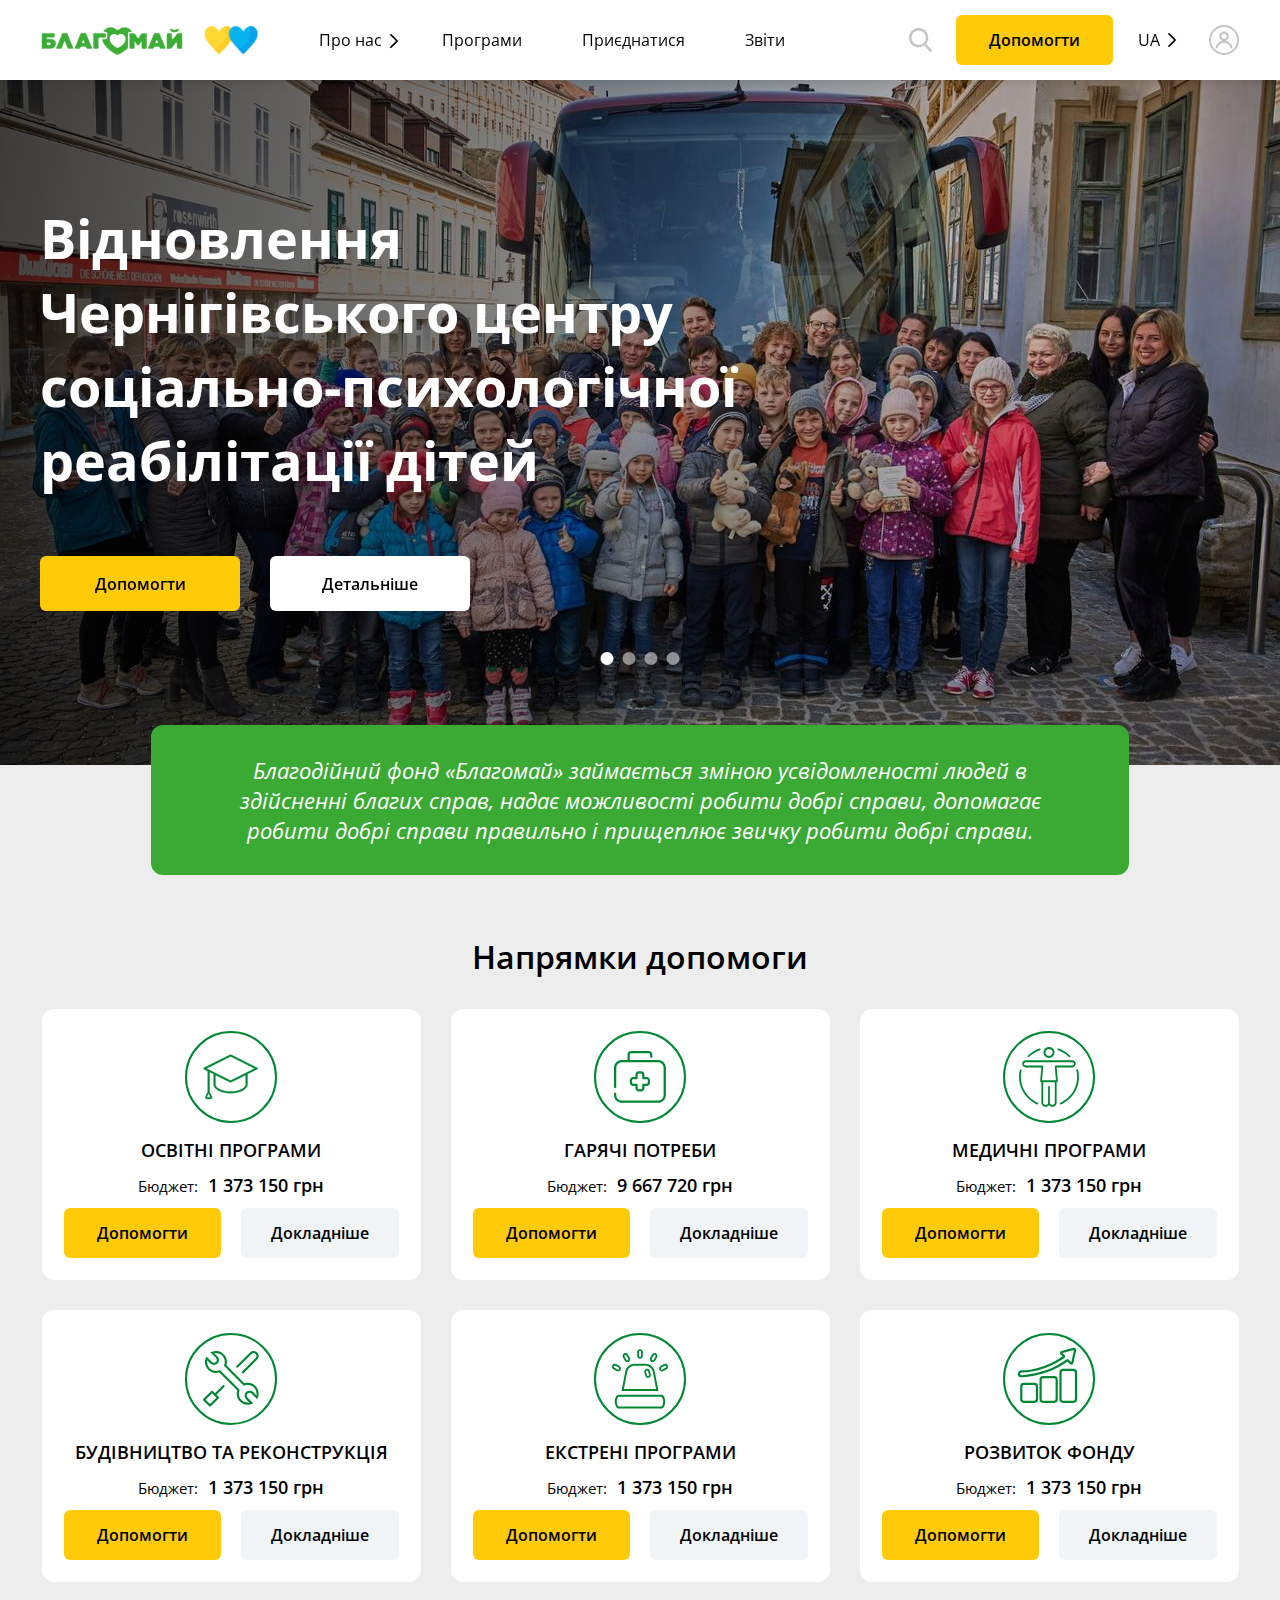
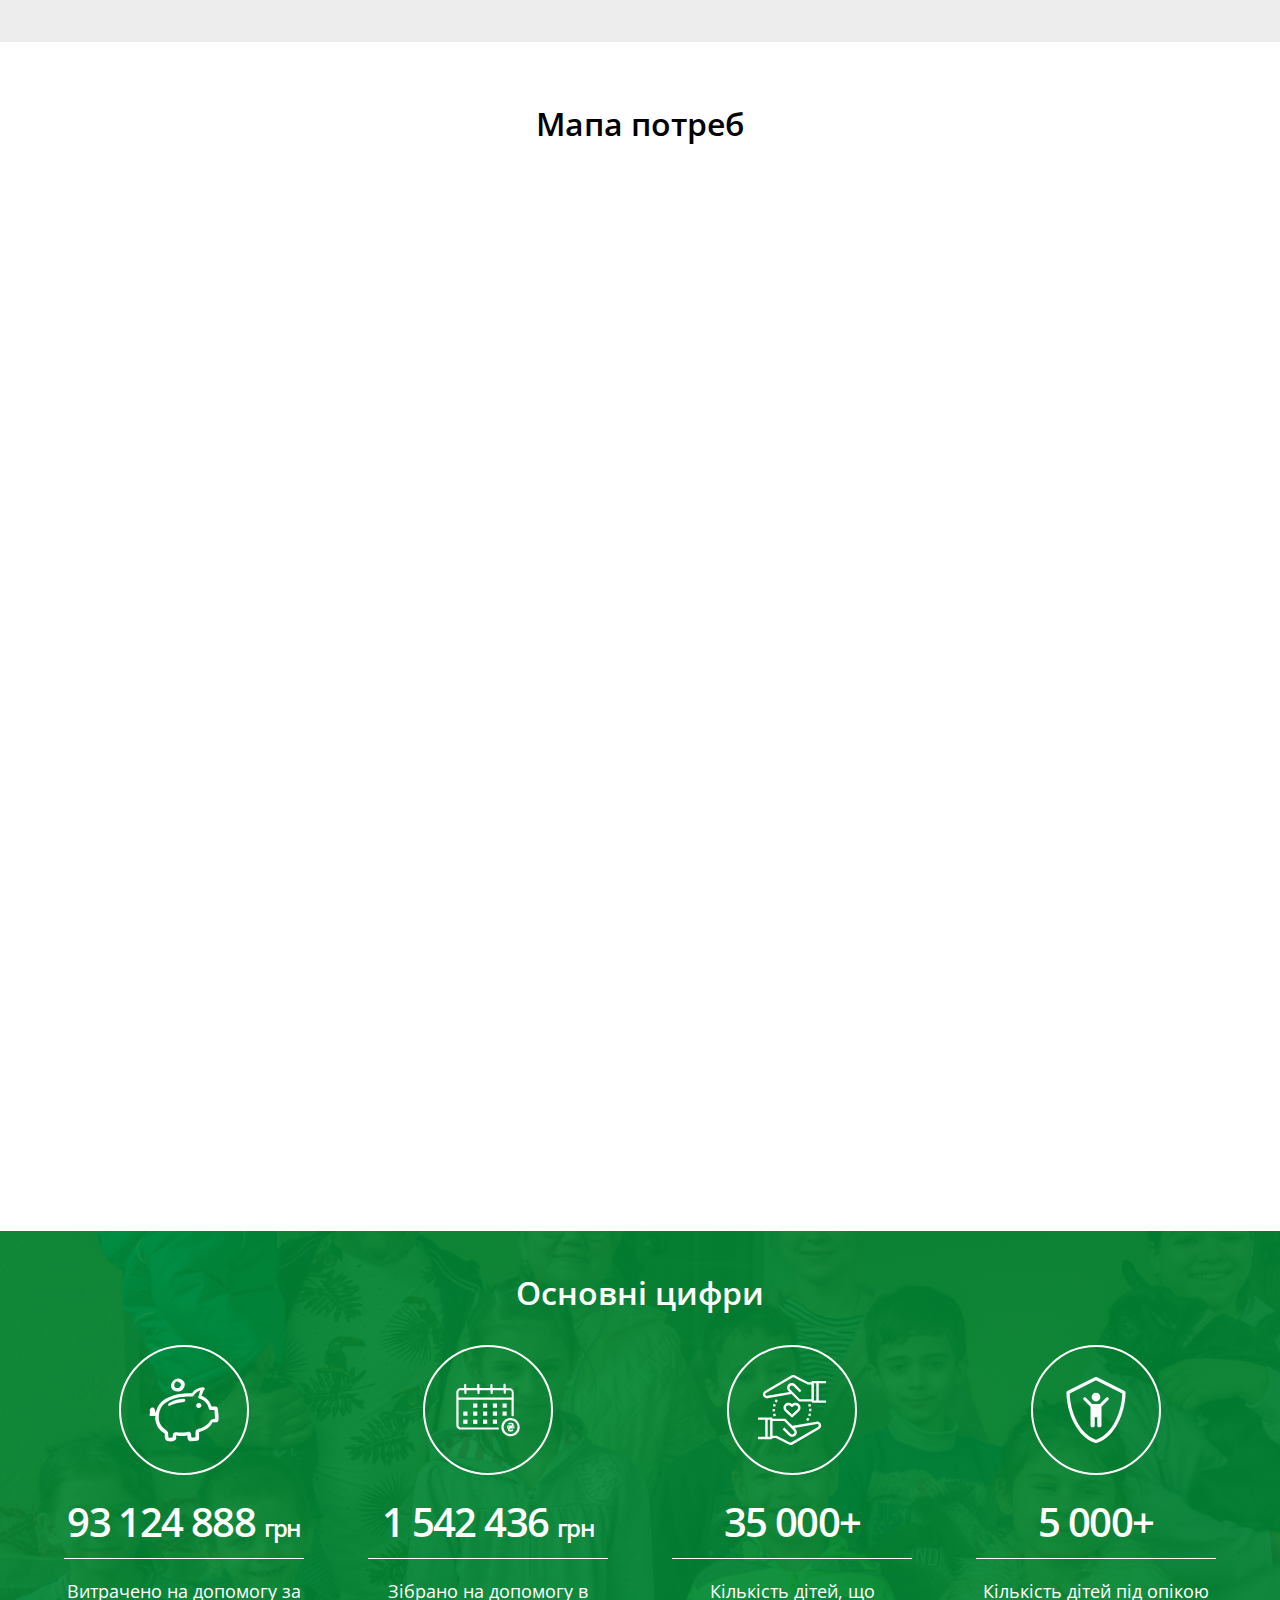
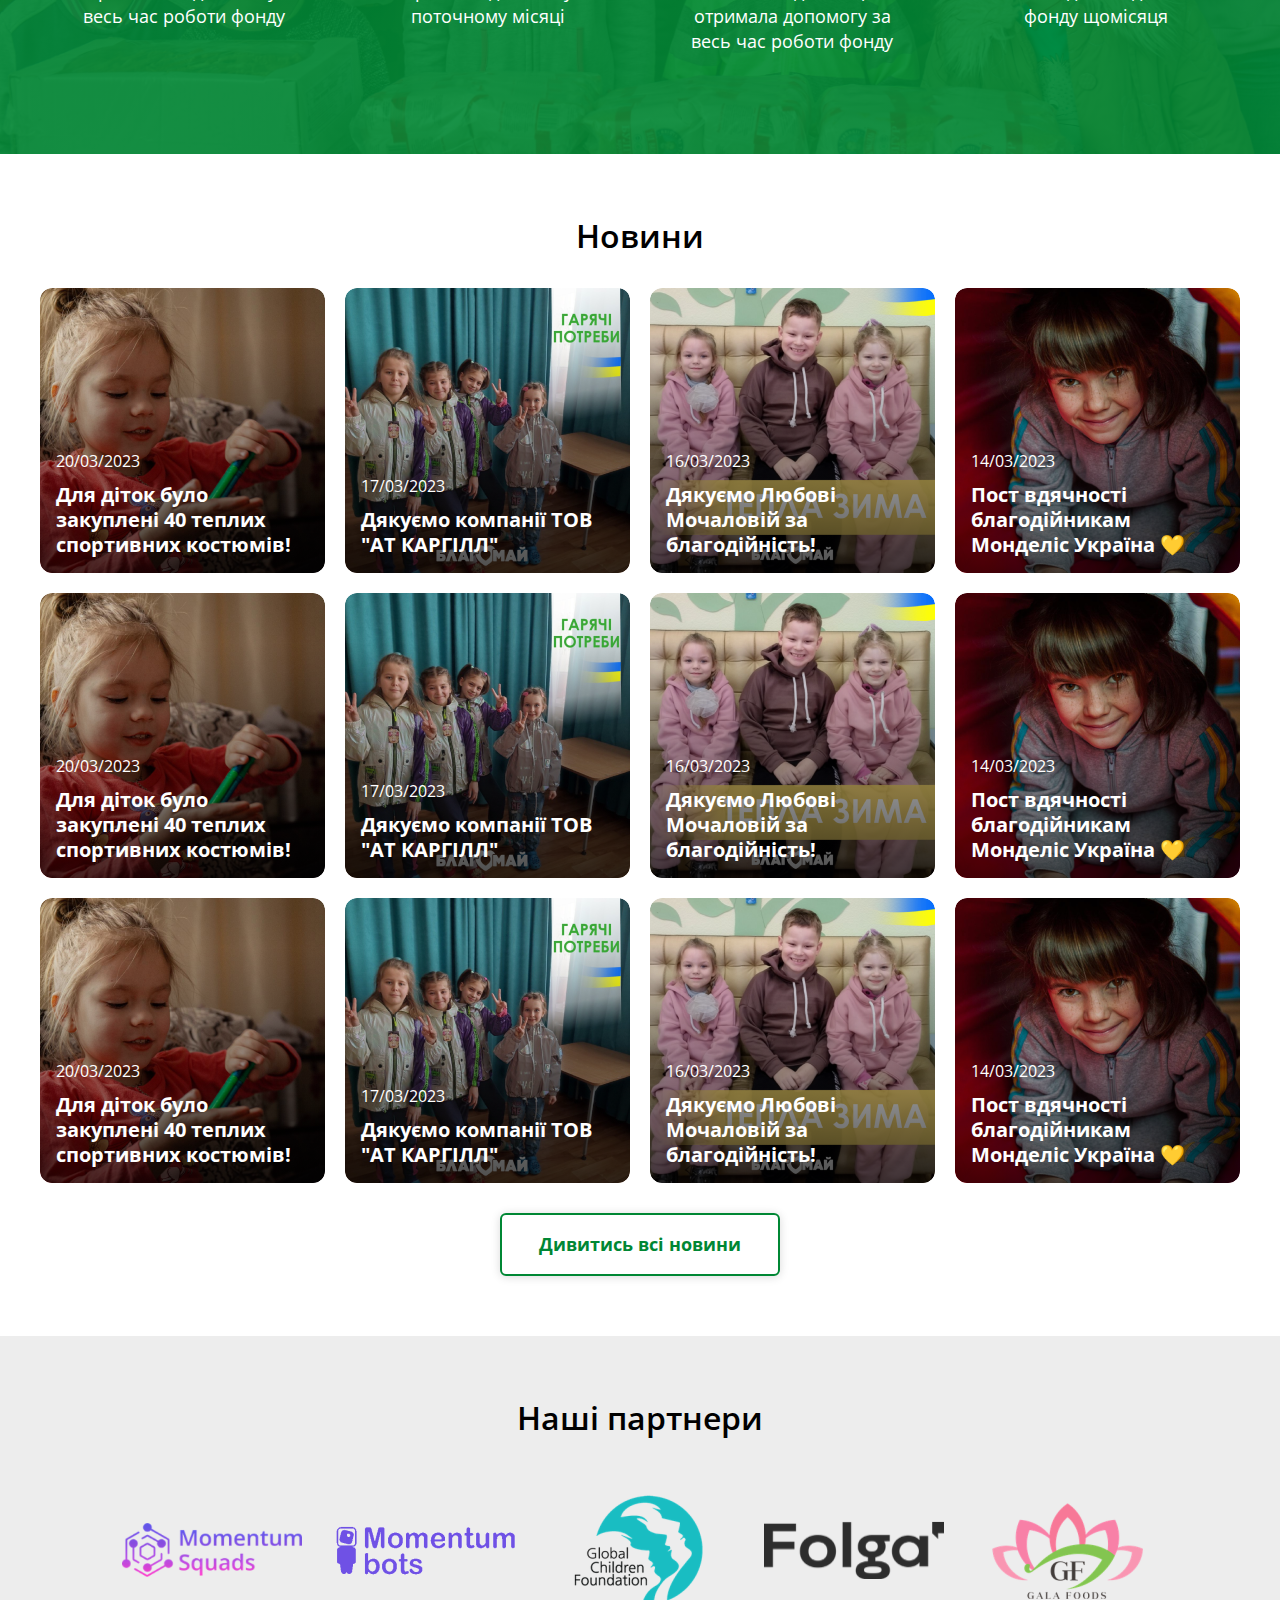
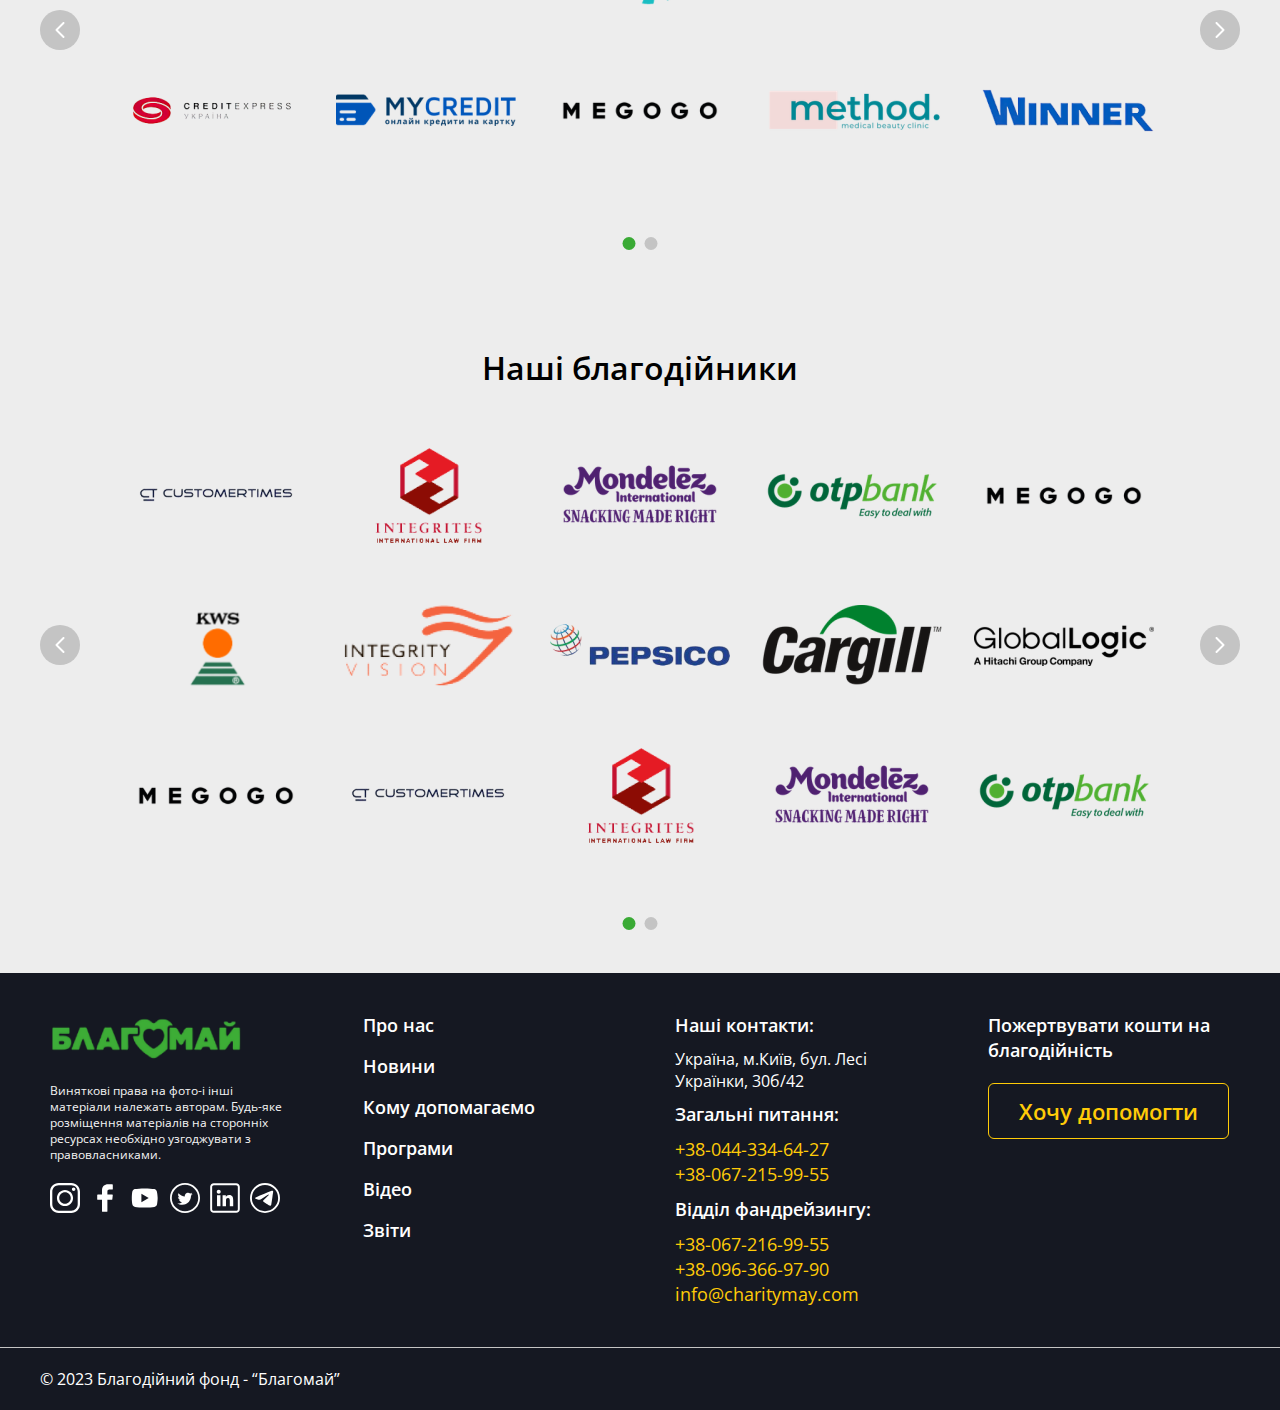
==== commit 6584858e: "edits" ====
--- a/index.html
+++ b/index.html
@@ -220,7 +220,7 @@
                 <li class="menu__list-item">
                   <a class="menu__list-link" href="#">Вхід</a>
                 </li>
-                <a class="help__btn help__btn-mobile" href="#">Допомогти</a>
+                <a class="help__btn help__btn-mobile" href="templates/donation.html">Допомогти</a>
               </ul>
             </nav>
           </div>
